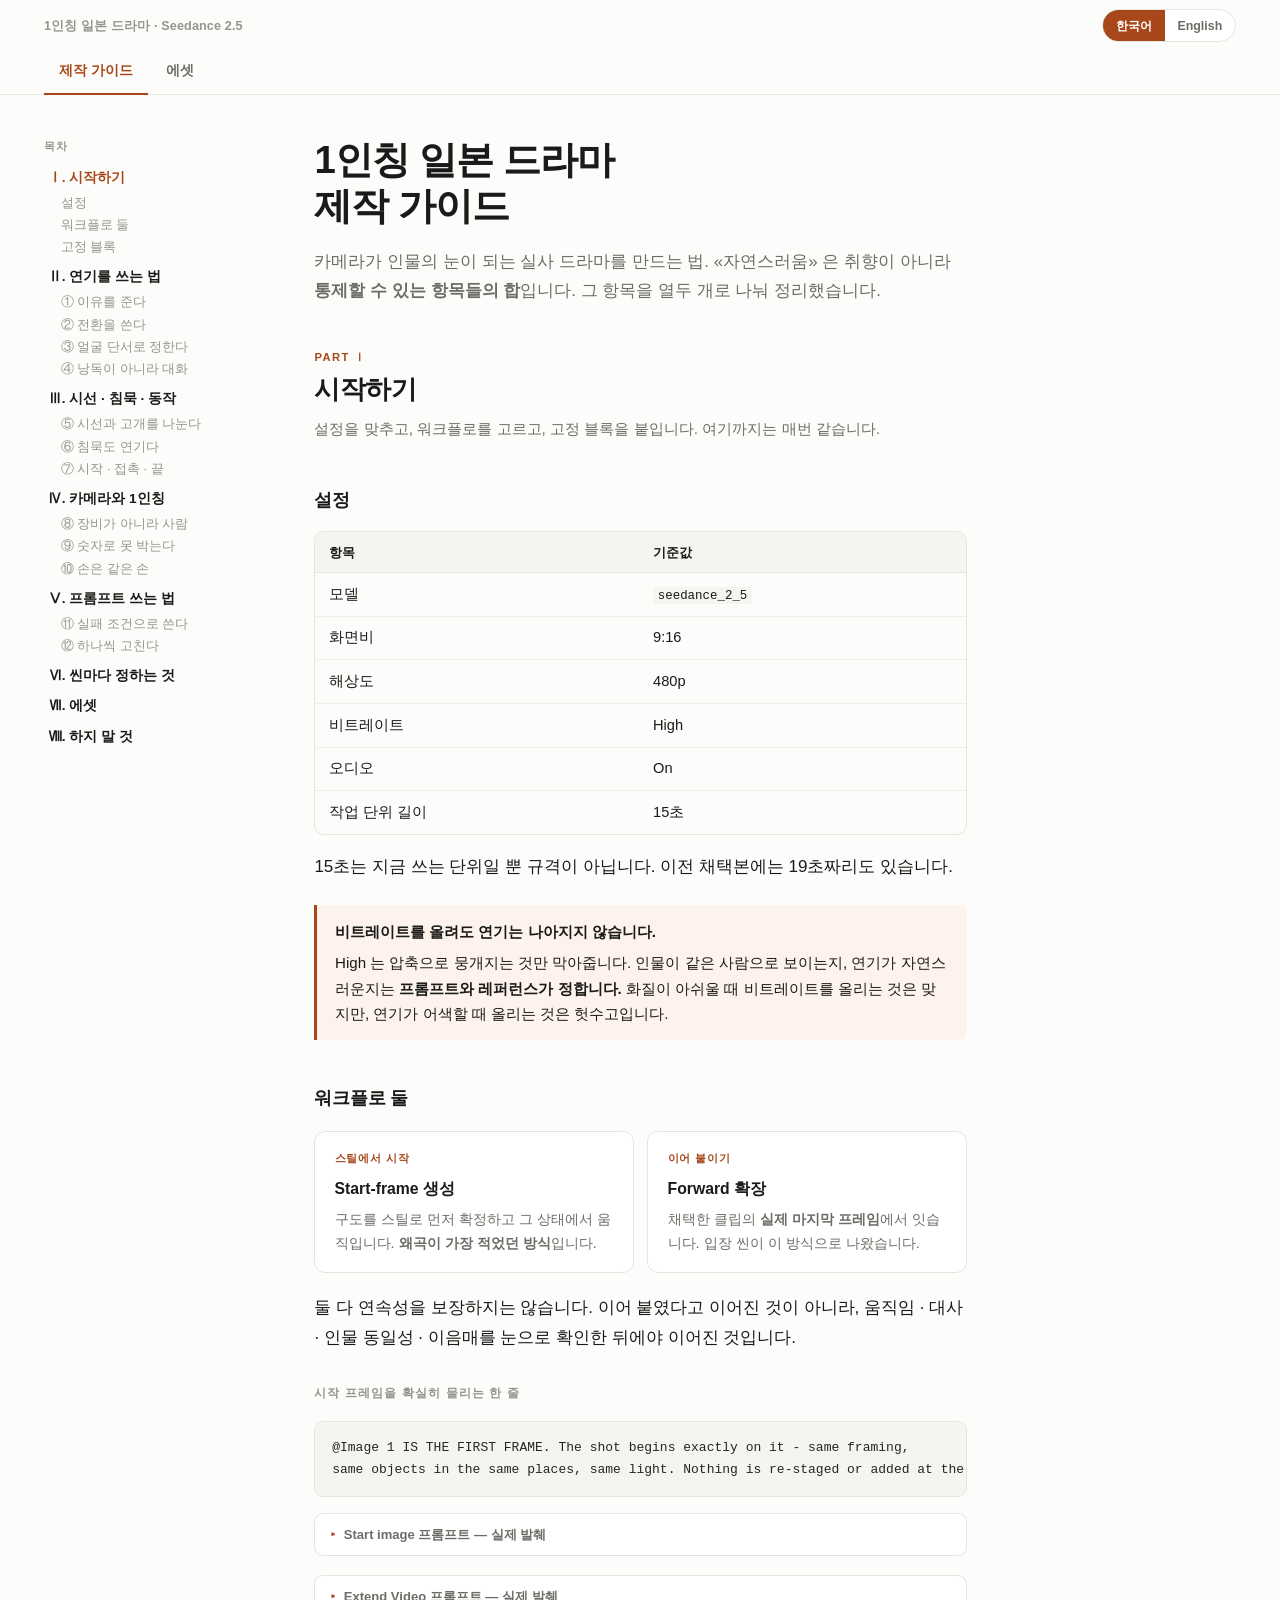
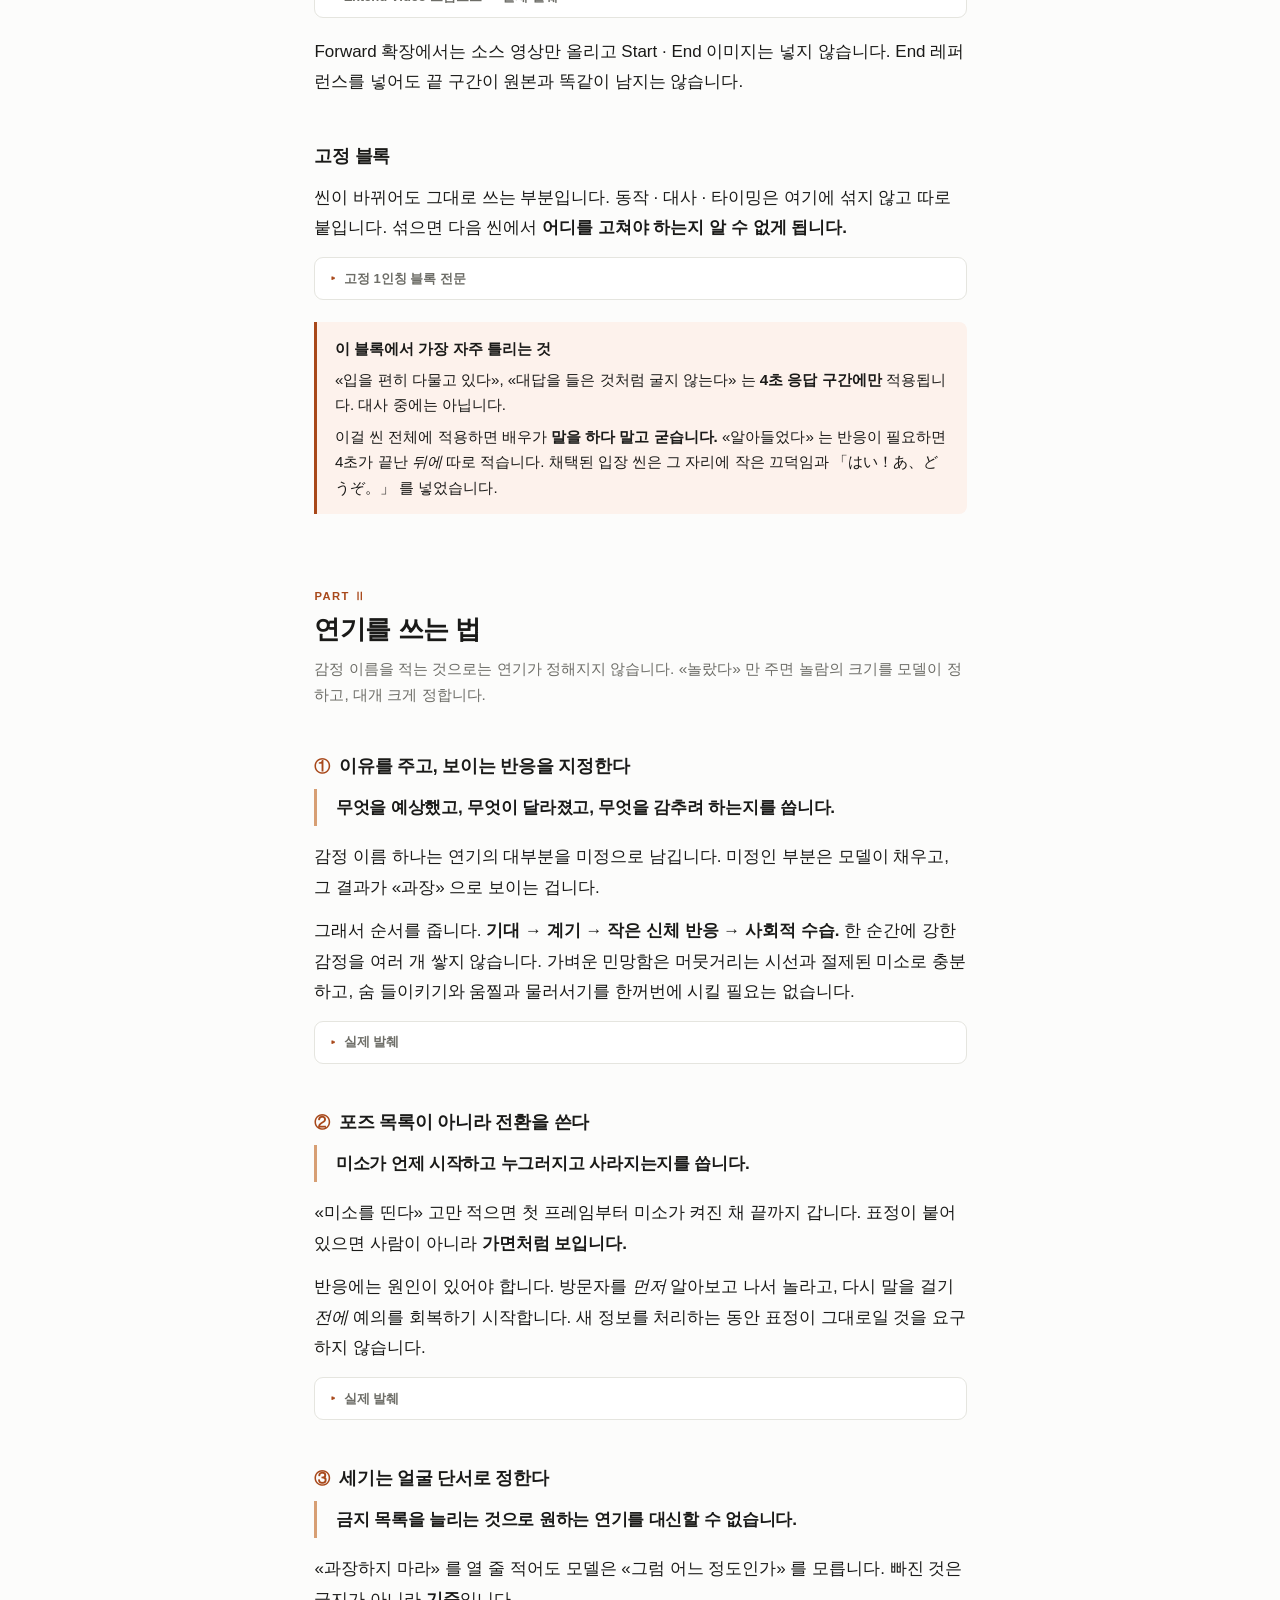
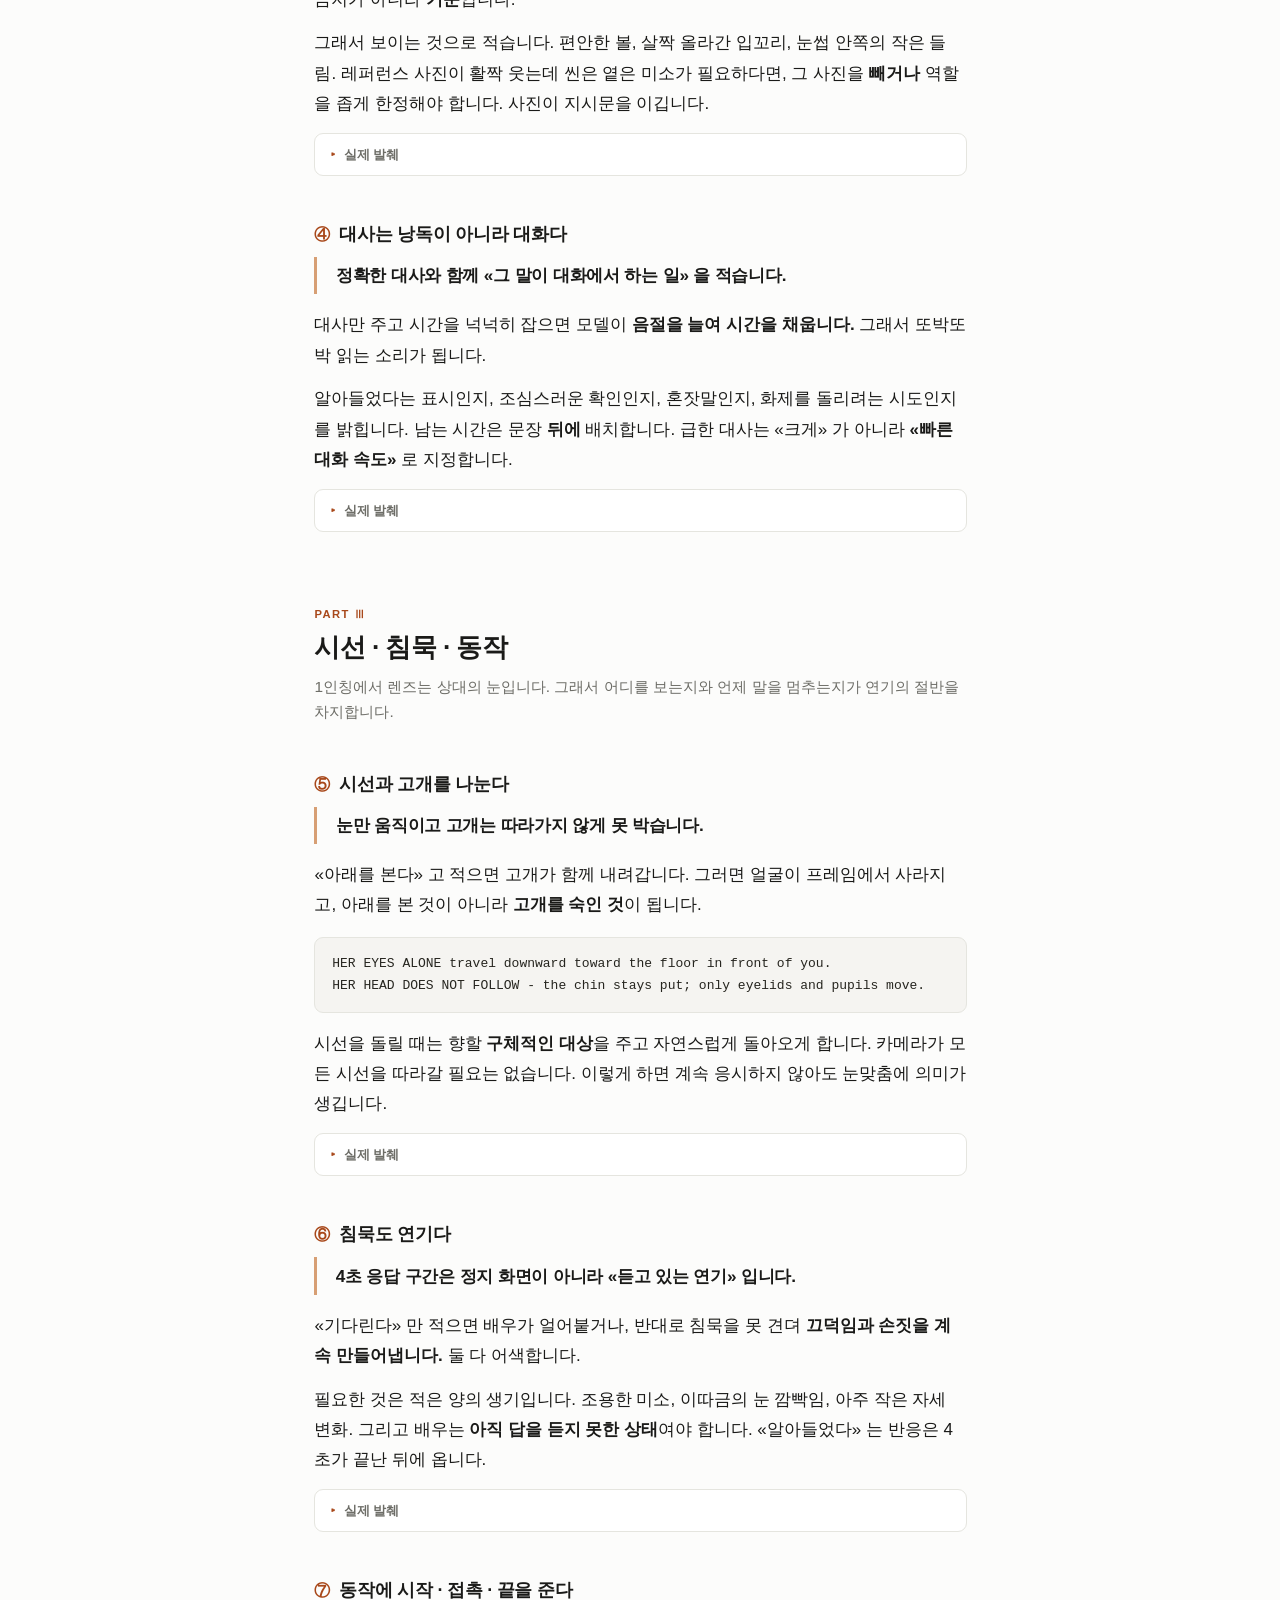
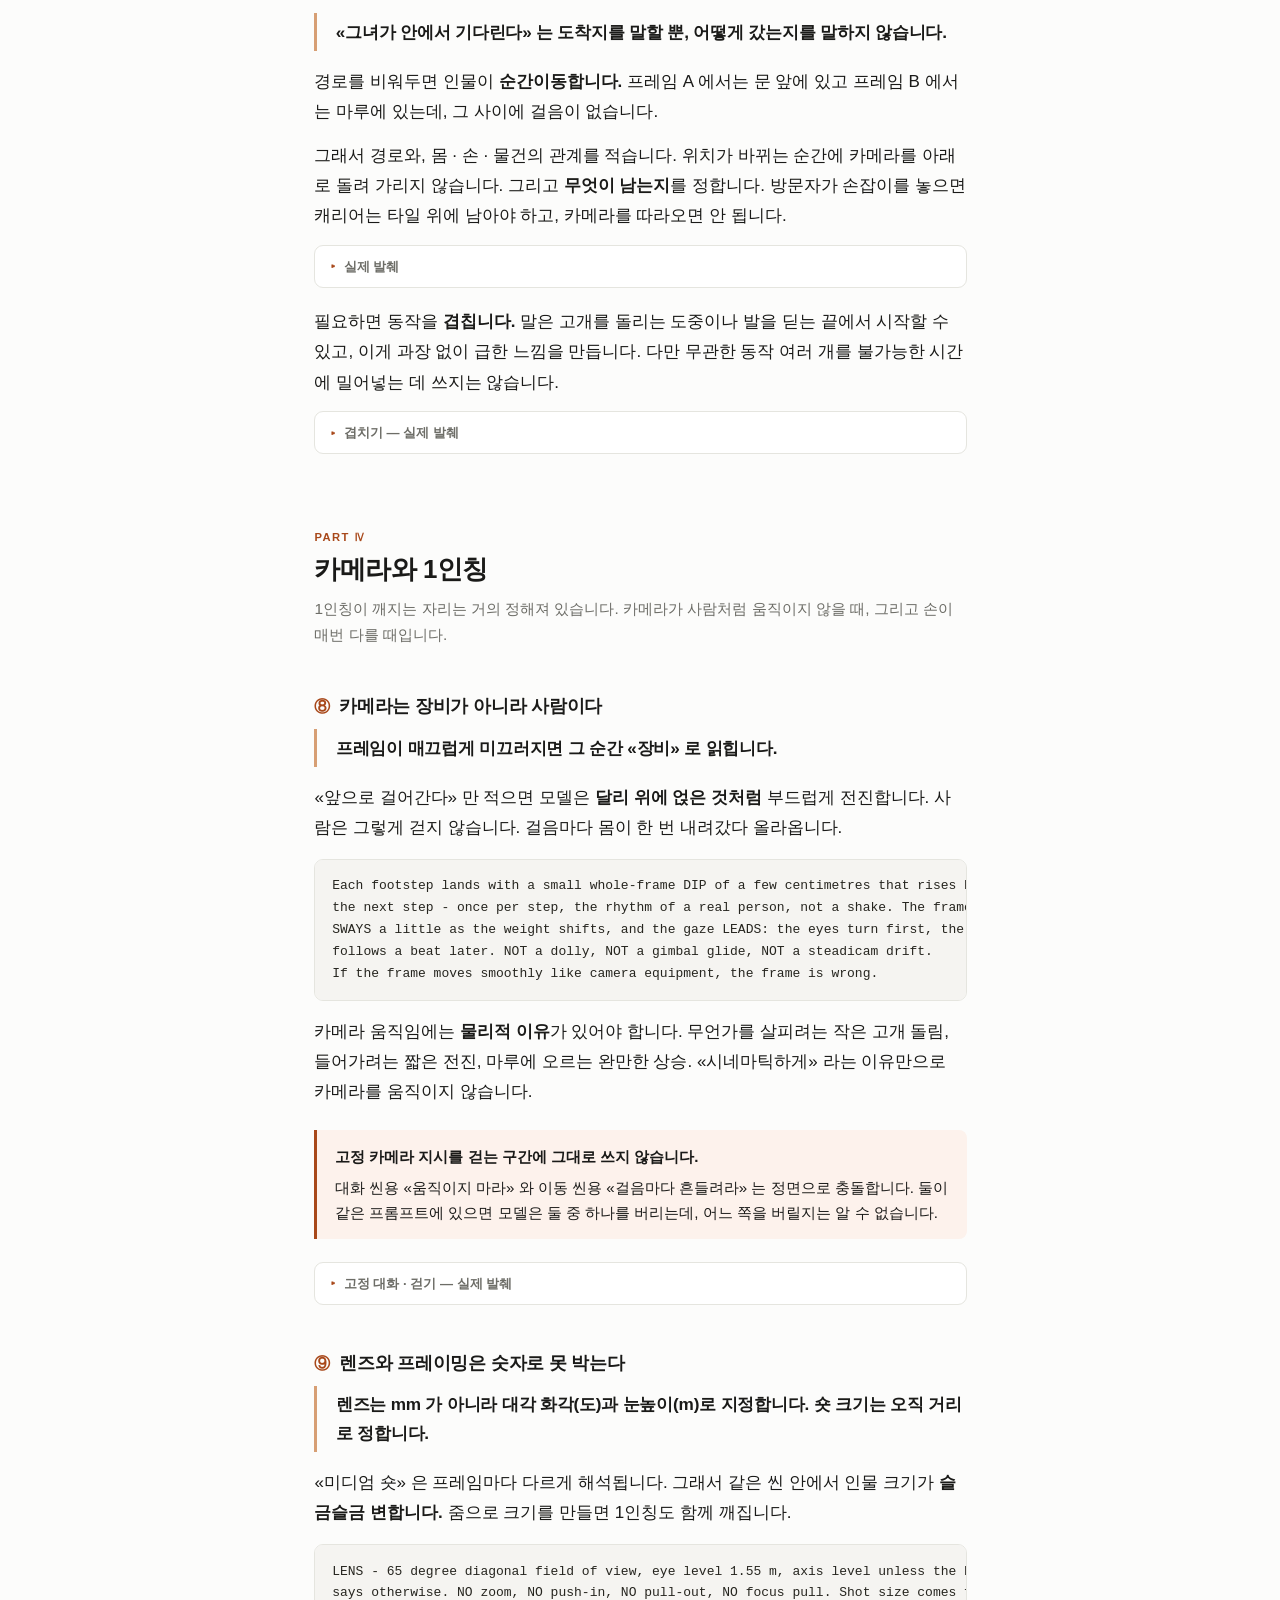
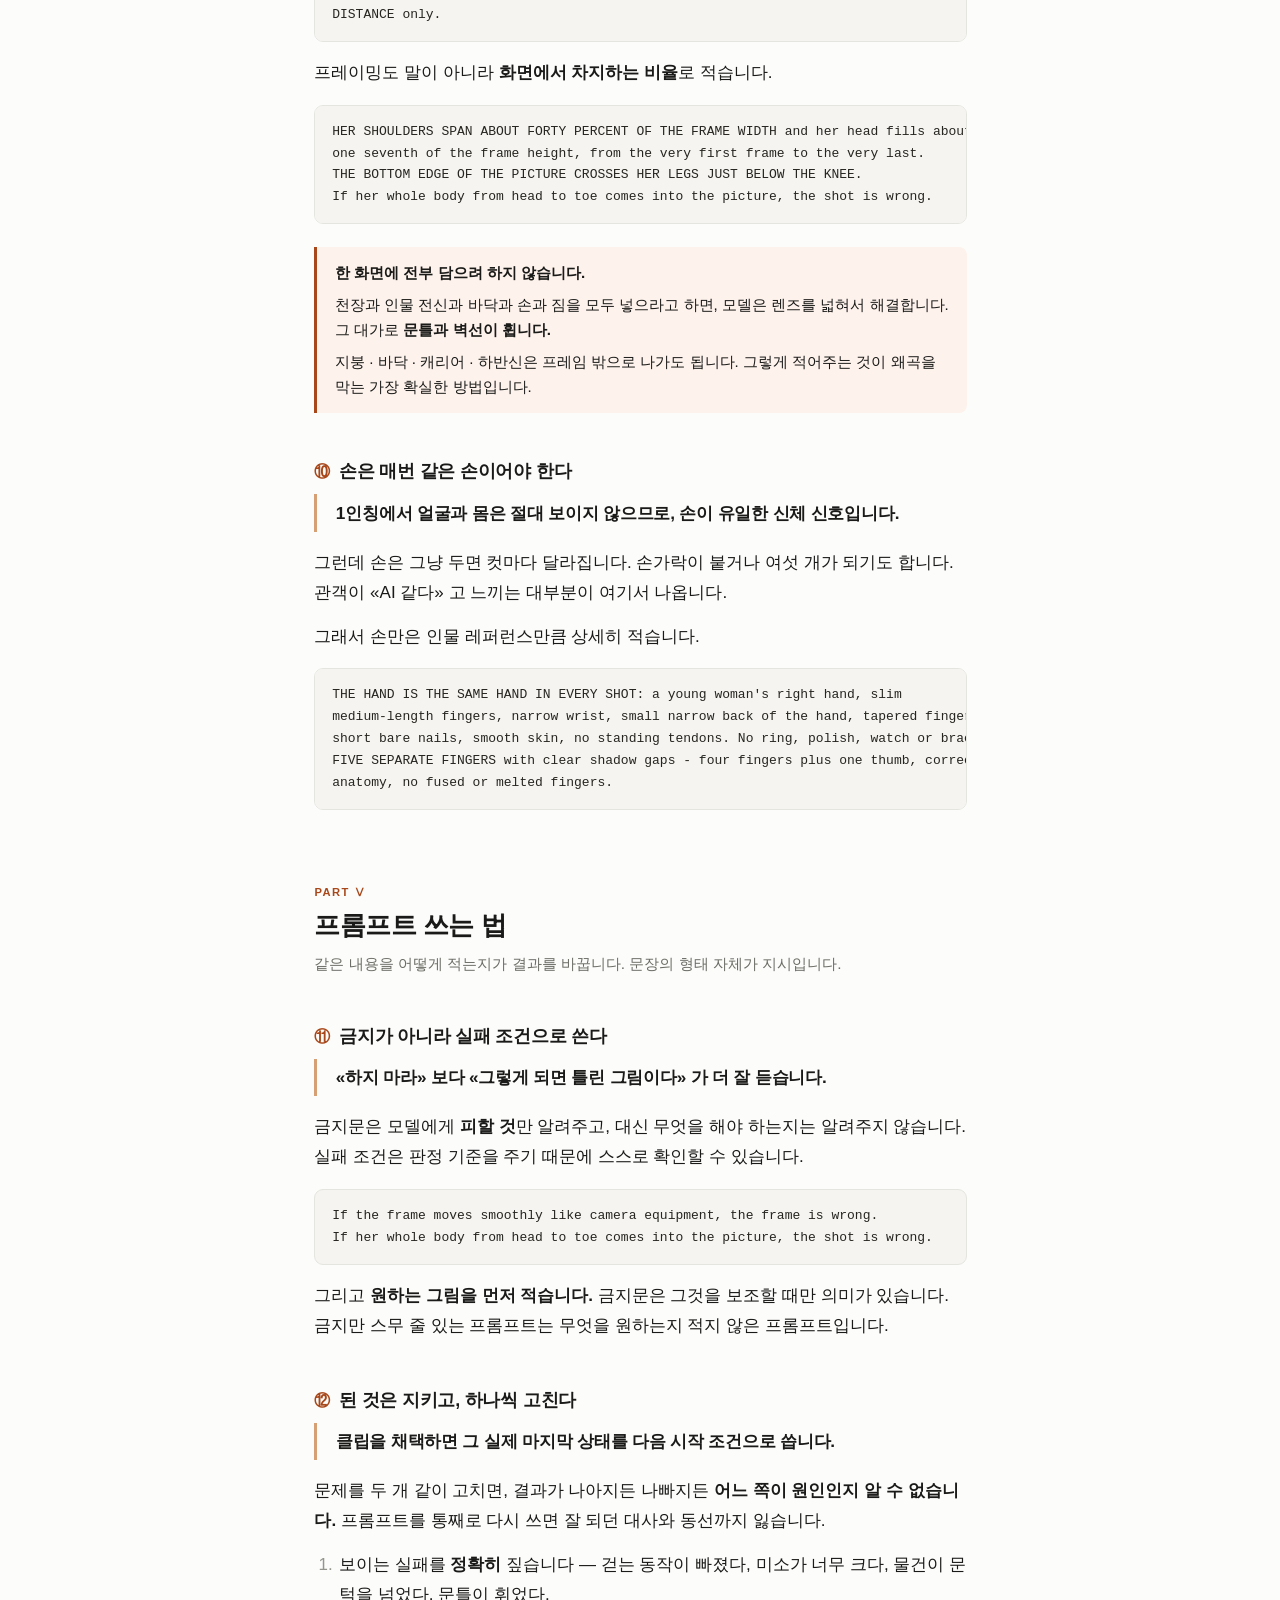
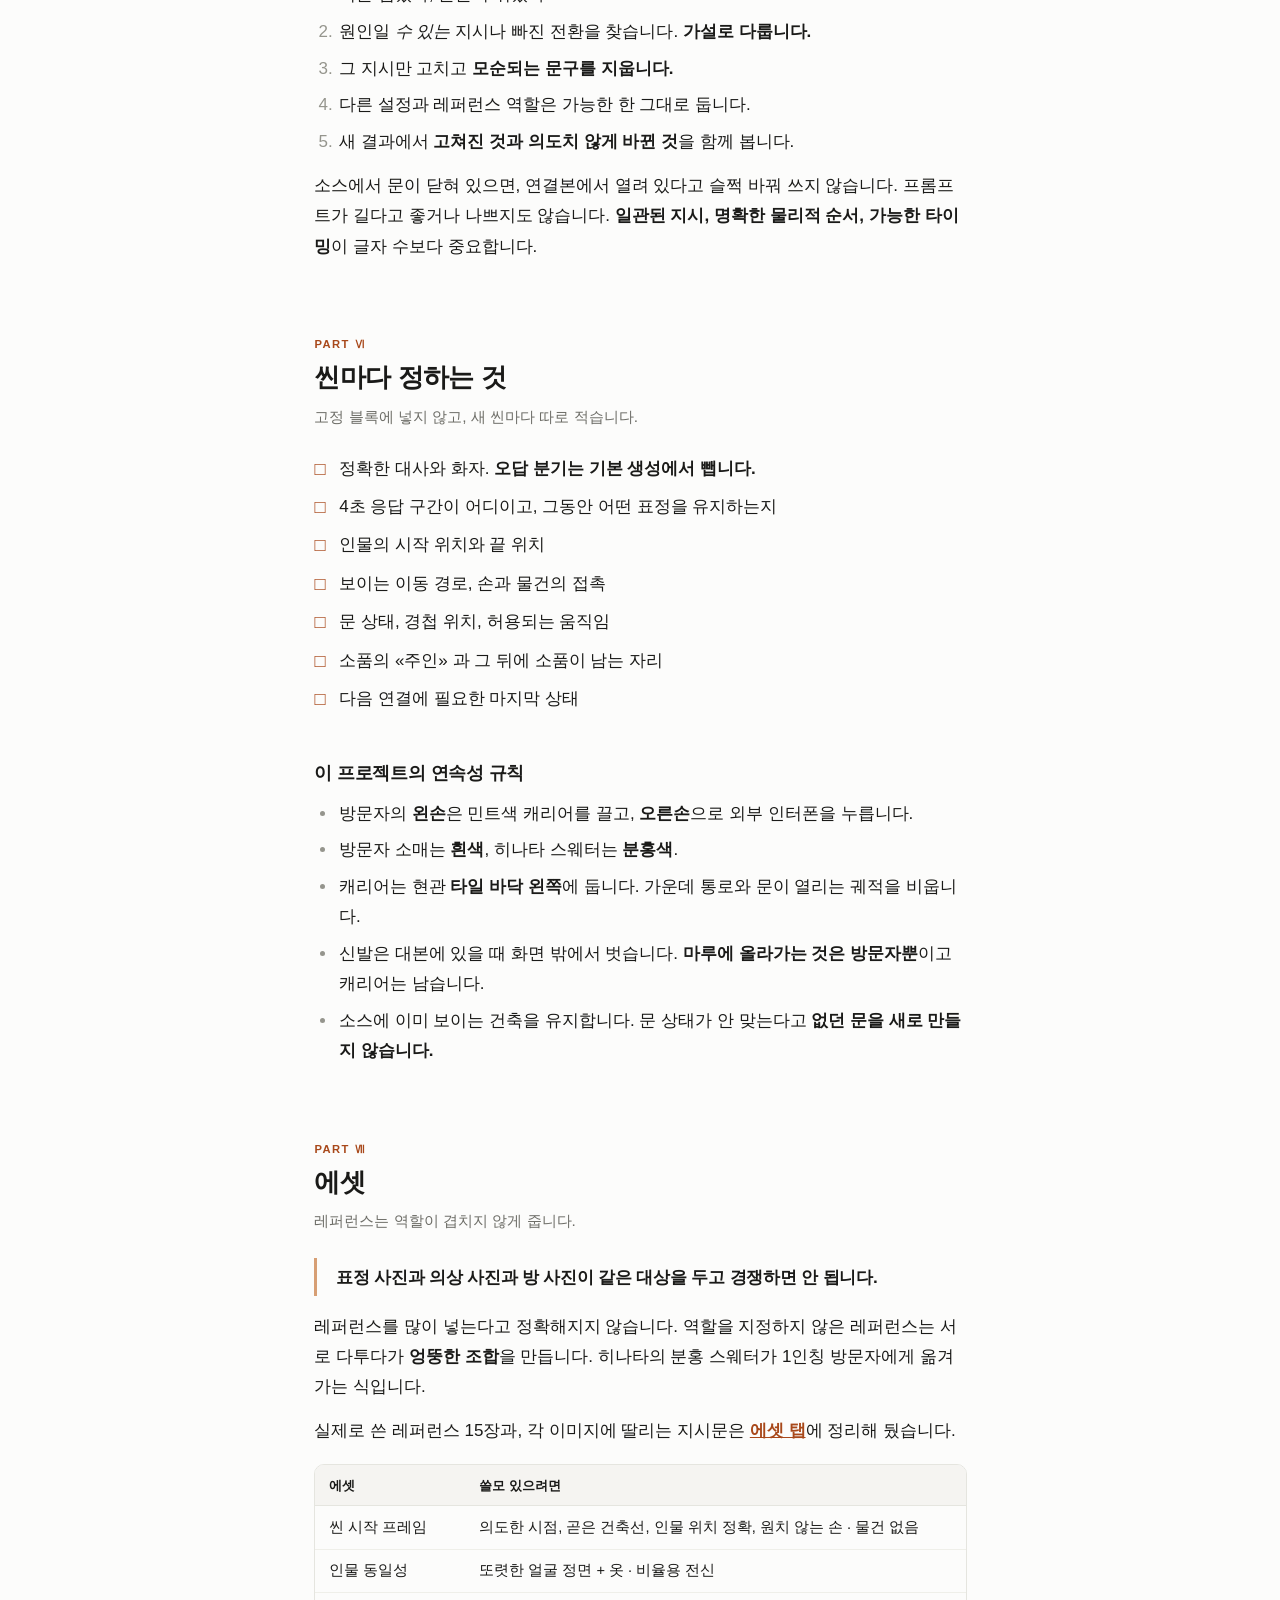
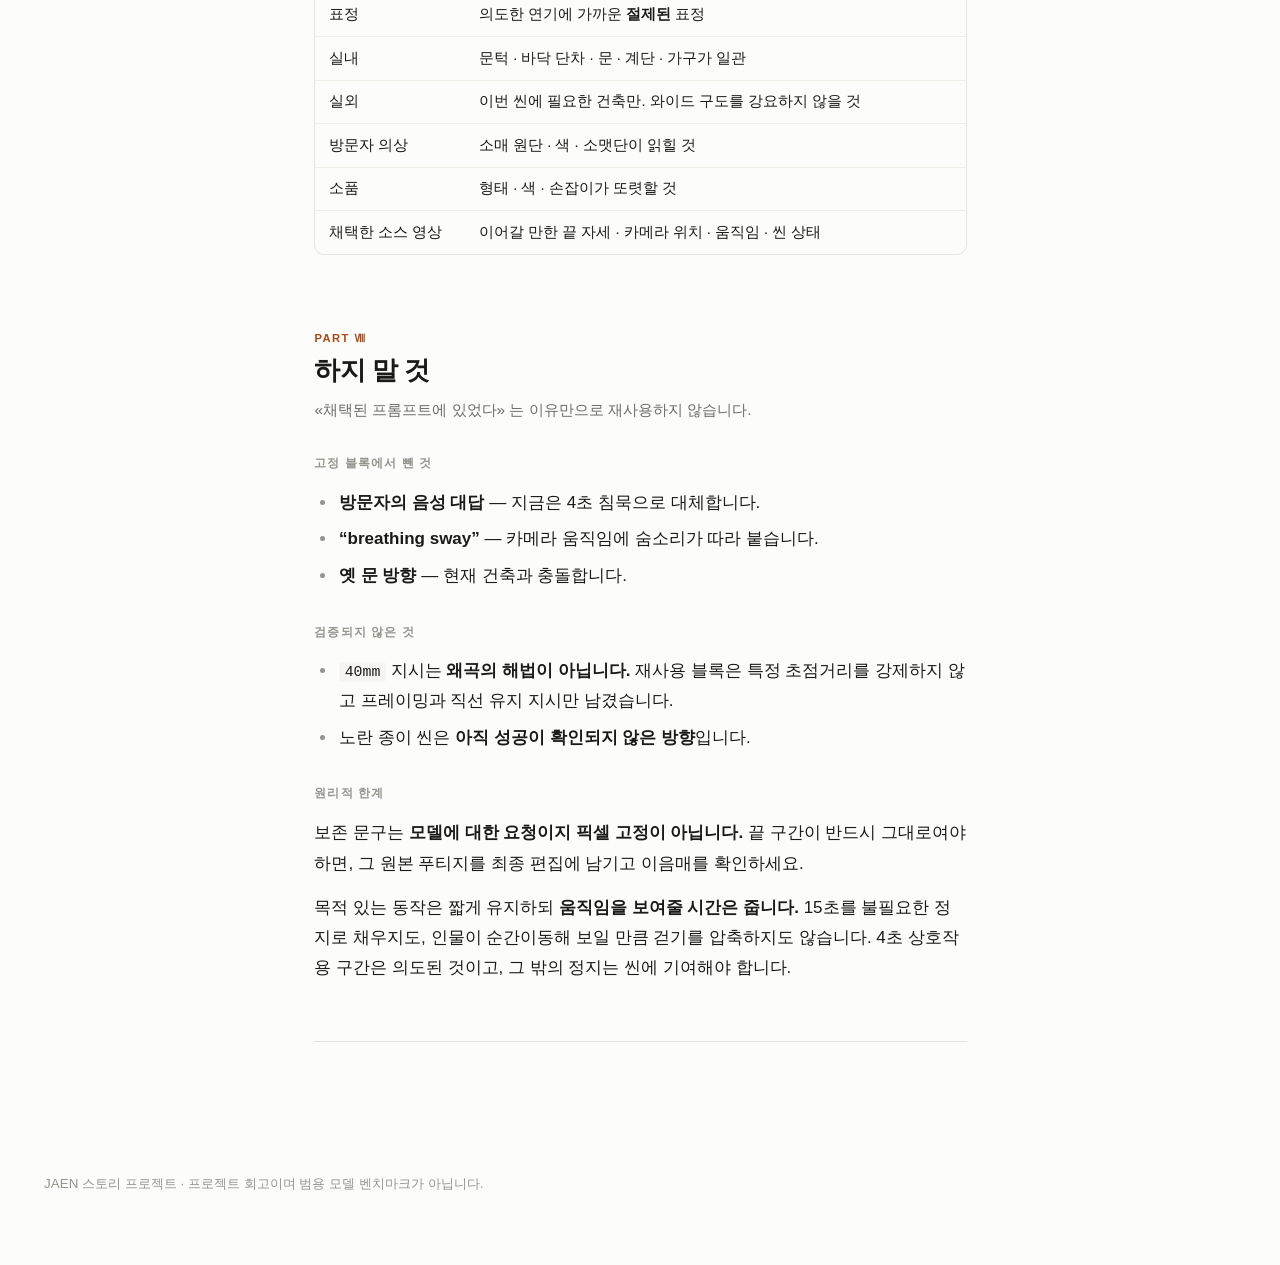
==== jaen-story-guide/index.html @ 26e98240 "deploy: jaen-story-guide" ====
<!doctype html>
<html lang="ko" data-lang="ko">
<head>
<meta charset="utf-8">
<meta name="viewport" content="width=device-width,initial-scale=1">
<meta name="robots" content="noindex,nofollow,noarchive">
<title>1인칭 일본 드라마 · 제작 가이드</title>
<link rel="stylesheet" href="style.css">
</head>
<body>

<div class="topbar">
  <div class="bar-row top">
    <span class="brand">
      <span class="ko">1인칭 일본 드라마 · Seedance 2.5</span>
      <span class="en">First-Person Japanese Drama · Seedance 2.5</span>
    </span>
    <div class="seg" role="group" aria-label="Language">
      <button id="btn-ko" aria-pressed="true">한국어</button>
      <button id="btn-en" aria-pressed="false">English</button>
    </div>
  </div>
  <nav class="tabs">
    <a href="./" aria-current="page"><span class="ko">제작 가이드</span><span class="en">Guide</span></a>
    <a href="assets.html"><span class="ko">에셋</span><span class="en">Assets</span></a>
  </nav>
</div>

<div class="shell">

<aside class="sidetoc">
  <h4><span class="ko">목차</span><span class="en">Contents</span></h4>

  <nav class="ko"><ol>
    <li><a href="#k-a">Ⅰ. 시작하기</a>
      <ul>
        <li><a href="#k-set">설정</a></li>
        <li><a href="#k-flow">워크플로 둘</a></li>
        <li><a href="#k-block">고정 블록</a></li>
      </ul>
    </li>
    <li><a href="#k-b">Ⅱ. 연기를 쓰는 법</a>
      <ul>
        <li><a href="#k-1">① 이유를 준다</a></li>
        <li><a href="#k-2">② 전환을 쓴다</a></li>
        <li><a href="#k-3">③ 얼굴 단서로 정한다</a></li>
        <li><a href="#k-4">④ 낭독이 아니라 대화</a></li>
      </ul>
    </li>
    <li><a href="#k-c">Ⅲ. 시선 · 침묵 · 동작</a>
      <ul>
        <li><a href="#k-5">⑤ 시선과 고개를 나눈다</a></li>
        <li><a href="#k-6">⑥ 침묵도 연기다</a></li>
        <li><a href="#k-7">⑦ 시작 · 접촉 · 끝</a></li>
      </ul>
    </li>
    <li><a href="#k-d">Ⅳ. 카메라와 1인칭</a>
      <ul>
        <li><a href="#k-8">⑧ 장비가 아니라 사람</a></li>
        <li><a href="#k-9">⑨ 숫자로 못 박는다</a></li>
        <li><a href="#k-10">⑩ 손은 같은 손</a></li>
      </ul>
    </li>
    <li><a href="#k-e">Ⅴ. 프롬프트 쓰는 법</a>
      <ul>
        <li><a href="#k-11">⑪ 실패 조건으로 쓴다</a></li>
        <li><a href="#k-12">⑫ 하나씩 고친다</a></li>
      </ul>
    </li>
    <li><a href="#k-f">Ⅵ. 씬마다 정하는 것</a></li>
    <li><a href="#k-g">Ⅶ. 에셋</a></li>
    <li><a href="#k-h">Ⅷ. 하지 말 것</a></li>
  </ol></nav>

  <nav class="en"><ol>
    <li><a href="#e-a">Ⅰ. Getting started</a>
      <ul>
        <li><a href="#e-set">Settings</a></li>
        <li><a href="#e-flow">Two workflows</a></li>
        <li><a href="#e-block">The fixed block</a></li>
      </ul>
    </li>
    <li><a href="#e-b">Ⅱ. Writing performance</a>
      <ul>
        <li><a href="#e-1">① Give a reason</a></li>
        <li><a href="#e-2">② Write transitions</a></li>
        <li><a href="#e-3">③ Use facial cues</a></li>
        <li><a href="#e-4">④ Conversation, not recital</a></li>
      </ul>
    </li>
    <li><a href="#e-c">Ⅲ. Gaze · silence · action</a>
      <ul>
        <li><a href="#e-5">⑤ Split eyes from head</a></li>
        <li><a href="#e-6">⑥ Silence is performance</a></li>
        <li><a href="#e-7">⑦ Start · contact · end</a></li>
      </ul>
    </li>
    <li><a href="#e-d">Ⅳ. Camera and POV</a>
      <ul>
        <li><a href="#e-8">⑧ A person, not a rig</a></li>
        <li><a href="#e-9">⑨ Pin it with numbers</a></li>
        <li><a href="#e-10">⑩ The same hand</a></li>
      </ul>
    </li>
    <li><a href="#e-e">Ⅴ. Writing the prompt</a>
      <ul>
        <li><a href="#e-11">⑪ State the failure</a></li>
        <li><a href="#e-12">⑫ Fix one thing</a></li>
      </ul>
    </li>
    <li><a href="#e-f">Ⅵ. Decide per scene</a></li>
    <li><a href="#e-g">Ⅶ. Assets</a></li>
    <li><a href="#e-h">Ⅷ. What not to do</a></li>
  </ol></nav>
</aside>

<article>

<!-- ═══════════════════════ 한국어 ═══════════════════════ -->
<div class="ko">

<h1>1인칭 일본 드라마<br>제작 가이드</h1>
<p class="lede">카메라가 인물의 눈이 되는 실사 드라마를 만드는 법.
«자연스러움» 은 취향이 아니라 <strong>통제할 수 있는 항목들의 합</strong>입니다.
그 항목을 열두 개로 나눠 정리했습니다.</p>


<!-- ─────────── Ⅰ ─────────── -->
<div class="part" id="k-a">
  <span class="part-n">Part Ⅰ</span>
  <h2>시작하기</h2>
  <p>설정을 맞추고, 워크플로를 고르고, 고정 블록을 붙입니다. 여기까지는 매번 같습니다.</p>
</div>

<h3 id="k-set">설정</h3>
<div class="tw"><table>
<thead><tr><th>항목</th><th>기준값</th></tr></thead>
<tbody>
<tr><td>모델</td><td><code>seedance_2_5</code></td></tr>
<tr><td>화면비</td><td>9:16</td></tr>
<tr><td>해상도</td><td>480p</td></tr>
<tr><td>비트레이트</td><td>High</td></tr>
<tr><td>오디오</td><td>On</td></tr>
<tr><td>작업 단위 길이</td><td>15초</td></tr>
</tbody></table></div>
<p>15초는 지금 쓰는 단위일 뿐 규격이 아닙니다. 이전 채택본에는 19초짜리도 있습니다.</p>

<div class="caution">
  <span class="lbl">비트레이트를 올려도 연기는 나아지지 않습니다.</span>
  <p>High 는 압축으로 뭉개지는 것만 막아줍니다. 인물이 같은 사람으로 보이는지, 연기가 자연스러운지는
  <strong>프롬프트와 레퍼런스가 정합니다.</strong> 화질이 아쉬울 때 비트레이트를 올리는 것은 맞지만,
  연기가 어색할 때 올리는 것은 헛수고입니다.</p>
</div>

<h3 id="k-flow">워크플로 둘</h3>
<div class="cards">
  <div class="cardx">
    <span class="when">스틸에서 시작</span>
    <h5>Start-frame 생성</h5>
    <p>구도를 스틸로 먼저 확정하고 그 상태에서 움직입니다.
    <strong>왜곡이 가장 적었던 방식</strong>입니다.</p>
  </div>
  <div class="cardx">
    <span class="when">이어 붙이기</span>
    <h5>Forward 확장</h5>
    <p>채택한 클립의 <strong>실제 마지막 프레임</strong>에서 잇습니다.
    입장 씬이 이 방식으로 나왔습니다.</p>
  </div>
</div>
<p>둘 다 연속성을 보장하지는 않습니다. 이어 붙였다고 이어진 것이 아니라,
움직임 · 대사 · 인물 동일성 · 이음매를 눈으로 확인한 뒤에야 이어진 것입니다.</p>

<h4>시작 프레임을 확실히 물리는 한 줄</h4>
<pre><code>@Image 1 IS THE FIRST FRAME. The shot begins exactly on it - same framing,
same objects in the same places, same light. Nothing is re-staged or added at the start.</code></pre>

<details>
<summary>Start image 프롬프트 — 실제 발췌</summary>
<pre><code>Create a 15-second vertical 9:16 photorealistic Japanese live-action drama with synchronized Japanese dialogue and realistic location sound.

Continue directly from the supplied starting frame.

Match the starting frame's camera position, framing, Hinata's facial identity, hairstyle, clothing, door opening angle, hand placement, lighting, and entrance layout.</code></pre>
</details>

<details>
<summary>Extend Video 프롬프트 — 실제 발췌</summary>
<pre><code>Extend the uploaded video FORWARD with a 15-second continuation in vertical 9:16.

Begin directly from the source video's actual final frame and continue its ongoing movement naturally. Preserve Hinata's position, pose, gaze direction, door angle, camera position, framing, lighting, and visible environment.

Maintain one uninterrupted first-person shot from the visitor's eye level. Do not restart the scene, replay preceding actions, or repeat dialogue from the source video.

All timestamps below refer only to the newly added 15-second continuation.</code></pre>
</details>

<p>Forward 확장에서는 소스 영상만 올리고 Start · End 이미지는 넣지 않습니다.
End 레퍼런스를 넣어도 끝 구간이 원본과 똑같이 남지는 않습니다.</p>

<h3 id="k-block">고정 블록</h3>
<p>씬이 바뀌어도 그대로 쓰는 부분입니다. 동작 · 대사 · 타이밍은 여기에 섞지 않고 따로 붙입니다.
섞으면 다음 씬에서 <strong>어디를 고쳐야 하는지 알 수 없게 됩니다.</strong></p>

<details>
<summary>고정 1인칭 블록 전문</summary>
<pre><code>ONE uninterrupted take, entirely from the first-person viewpoint of a new resident arriving at a Japanese share house. The camera IS the visitor's eyes. All movement happens in real time within one continuous physical space.

CAMERA AND FRAMING
Strict eye-level first-person viewpoint.
Maintain a fixed focal length throughout.

Door frames, roof edges, wall corners, and tile lines remain straight across the image.
Natural perspective convergence during head tilts is acceptable, but architectural lines must not bow or curve.

Frame only what is naturally visible from the visitor's position.
Allow the roof, ground, suitcase, and Hinata's lower body to extend outside the frame.
Do not widen the lens to fit everything into one image.

When stopped, retain very slight natural postural sway.
Camera movement must not bend, stretch, or warp the environment.
Never show the visitor's face or full body.

Camera movement is visual only and must not produce audible breathing.

CHARACTER PERFORMANCE
Whenever she addresses the visitor, she looks directly into the camera lens.
Play this with small, believable reactions rather than broad comedy.
Preserve her normal facial proportions.
No exaggerated wide eyes, stretched mouth, or theatrical shock.

GLOBAL INTERACTIVE AUDIO RULE
The visitor NEVER produces audible dialogue, breathing, sighs, gasps, humming, laughter, or other vocal sounds.
Natural camera movement is visual only and must not be accompanied by breath noise.
Footsteps, suitcase wheels, and physical interaction sounds are allowed.

Whenever the script reaches a visitor response, replace the spoken response with approximately FOUR SECONDS of the other character looking into the lens and naturally waiting or listening.
No audible visitor answer, subtitles, response text, or countdown.

Use occasional natural blinking and tiny relaxed posture adjustments.
Her mouth remains relaxed and still.
She does not speak again or react as though an answer has already been confirmed.

CONTINUOUS ACTION
These timestamps are successive beats within ONE uninterrupted take, not separate shots.
Preserve all actions in order.
Use normal-speed movement with connected transitions between actions.

FINAL CONSTRAINTS
No cuts, hidden cuts, transitions, montage, reverse angles, inserts, time jumps, slow motion, or speed ramps.
No subtitles, captions, speech bubbles, countdowns, logos, or text overlays.</code></pre>
</details>

<div class="caution">
  <span class="lbl">이 블록에서 가장 자주 틀리는 것</span>
  <p>«입을 편히 다물고 있다», «대답을 들은 것처럼 굴지 않는다» 는
  <strong>4초 응답 구간에만</strong> 적용됩니다. 대사 중에는 아닙니다.</p>
  <p>이걸 씬 전체에 적용하면 배우가 <strong>말을 하다 말고 굳습니다.</strong>
  «알아들었다» 는 반응이 필요하면 4초가 끝난 <em>뒤에</em> 따로 적습니다.
  채택된 입장 씬은 그 자리에 작은 끄덕임과 <span lang="ja">「はい！あ、どうぞ。」</span> 를 넣었습니다.</p>
</div>


<!-- ─────────── Ⅱ ─────────── -->
<div class="part" id="k-b">
  <span class="part-n">Part Ⅱ</span>
  <h2>연기를 쓰는 법</h2>
  <p>감정 이름을 적는 것으로는 연기가 정해지지 않습니다.
  «놀랐다» 만 주면 놀람의 크기를 모델이 정하고, 대개 크게 정합니다.</p>
</div>

<h3 id="k-1"><span class="n">①</span> 이유를 주고, 보이는 반응을 지정한다</h3>
<p class="key">무엇을 예상했고, 무엇이 달라졌고, 무엇을 감추려 하는지를 씁니다.</p>
<p>감정 이름 하나는 연기의 대부분을 미정으로 남깁니다. 미정인 부분은 모델이 채우고,
그 결과가 «과장» 으로 보이는 겁니다.</p>
<p>그래서 순서를 줍니다. <strong>기대 → 계기 → 작은 신체 반응 → 사회적 수습.</strong>
한 순간에 강한 감정을 여러 개 쌓지 않습니다. 가벼운 민망함은 머뭇거리는 시선과 절제된 미소로 충분하고,
숨 들이키기와 움찔과 물러서기를 한꺼번에 시킬 필요는 없습니다.</p>
<details>
<summary>실제 발췌</summary>
<pre><code>Hinata expected the visitor at six o'clock.
She is surprised by the early arrival and is trying to remain polite while something unfinished inside the house distracts her.

This recognition interrupts her movement: she briefly stops, her upper eyelids lift slightly, and her lips part gently.</code></pre>
</details>

<h3 id="k-2"><span class="n">②</span> 포즈 목록이 아니라 전환을 쓴다</h3>
<p class="key">미소가 언제 시작하고 누그러지고 사라지는지를 씁니다.</p>
<p>«미소를 띤다» 고만 적으면 첫 프레임부터 미소가 켜진 채 끝까지 갑니다.
표정이 붙어 있으면 사람이 아니라 <strong>가면처럼 보입니다.</strong></p>
<p>반응에는 원인이 있어야 합니다. 방문자를 <em>먼저</em> 알아보고 나서 놀라고,
다시 말을 걸기 <em>전에</em> 예의를 회복하기 시작합니다.
새 정보를 처리하는 동안 표정이 그대로일 것을 요구하지 않습니다.</p>
<details>
<summary>실제 발췌</summary>
<pre><code>The smile develops across the movement rather than snapping on instantly.

The movements flow together without rigidly stopping in separate poses.

Her initial surprise softens into polite uncertainty.</code></pre>
</details>

<h3 id="k-3"><span class="n">③</span> 세기는 얼굴 단서로 정한다</h3>
<p class="key">금지 목록을 늘리는 것으로 원하는 연기를 대신할 수 없습니다.</p>
<p>«과장하지 마라» 를 열 줄 적어도 모델은 «그럼 어느 정도인가» 를 모릅니다.
빠진 것은 금지가 아니라 <strong>기준</strong>입니다.</p>
<p>그래서 보이는 것으로 적습니다. 편안한 볼, 살짝 올라간 입꼬리, 눈썹 안쪽의 작은 들림.
레퍼런스 사진이 활짝 웃는데 씬은 옅은 미소가 필요하다면,
그 사진을 <strong>빼거나</strong> 역할을 좁게 한정해야 합니다. 사진이 지시문을 이깁니다.</p>
<details>
<summary>실제 발췌</summary>
<pre><code>The smile is modest and a little effortful, not a broad grin.

She is slightly flustered and self-conscious, not frightened, angry, or suspicious.

Keep her cheeks relaxed and her smile restrained.</code></pre>
</details>

<h3 id="k-4"><span class="n">④</span> 대사는 낭독이 아니라 대화다</h3>
<p class="key">정확한 대사와 함께 «그 말이 대화에서 하는 일» 을 적습니다.</p>
<p>대사만 주고 시간을 넉넉히 잡으면 모델이 <strong>음절을 늘여 시간을 채웁니다.</strong>
그래서 또박또박 읽는 소리가 됩니다.</p>
<p>알아들었다는 표시인지, 조심스러운 확인인지, 혼잣말인지, 화제를 돌리려는 시도인지를 밝힙니다.
남는 시간은 문장 <strong>뒤에</strong> 배치합니다. 급한 대사는 «크게» 가 아니라
<strong>«빠른 대화 속도»</strong> 로 지정합니다.</p>
<details>
<summary>실제 발췌</summary>
<pre><code>Speak the exact Japanese sentence as one connected natural question.

Do not slow the speech to fill the time or insert long pauses between words.

The initial 「あ」 is a small realization. The rest is polite acknowledgment with a lightly questioning inflection.</code></pre>
</details>


<!-- ─────────── Ⅲ ─────────── -->
<div class="part" id="k-c">
  <span class="part-n">Part Ⅲ</span>
  <h2>시선 · 침묵 · 동작</h2>
  <p>1인칭에서 렌즈는 상대의 눈입니다. 그래서 어디를 보는지와 언제 말을 멈추는지가
  연기의 절반을 차지합니다.</p>
</div>

<h3 id="k-5"><span class="n">⑤</span> 시선과 고개를 나눈다</h3>
<p class="key">눈만 움직이고 고개는 따라가지 않게 못 박습니다.</p>
<p>«아래를 본다» 고 적으면 고개가 함께 내려갑니다. 그러면 얼굴이 프레임에서 사라지고,
아래를 본 것이 아니라 <strong>고개를 숙인 것</strong>이 됩니다.</p>
<pre><code>HER EYES ALONE travel downward toward the floor in front of you.
HER HEAD DOES NOT FOLLOW - the chin stays put; only eyelids and pupils move.</code></pre>
<p>시선을 돌릴 때는 향할 <strong>구체적인 대상</strong>을 주고 자연스럽게 돌아오게 합니다.
카메라가 모든 시선을 따라갈 필요는 없습니다. 이렇게 하면 계속 응시하지 않아도
눈맞춤에 의미가 생깁니다.</p>
<details>
<summary>실제 발췌</summary>
<pre><code>When Hinata addresses the visitor, she looks directly into the camera lens.
When she addresses the man inside, she turns toward the interior, then returns to the lens afterward.

Her eyes shift toward the living-room direction inside, followed by a small head turn.

The camera stays on Hinata; do not pan or cut to the suitcase or clock.</code></pre>
</details>

<h3 id="k-6"><span class="n">⑥</span> 침묵도 연기다</h3>
<p class="key">4초 응답 구간은 정지 화면이 아니라 «듣고 있는 연기» 입니다.</p>
<p>«기다린다» 만 적으면 배우가 얼어붙거나, 반대로 침묵을 못 견뎌
<strong>끄덕임과 손짓을 계속 만들어냅니다.</strong> 둘 다 어색합니다.</p>
<p>필요한 것은 적은 양의 생기입니다. 조용한 미소, 이따금의 눈 깜빡임, 아주 작은 자세 변화.
그리고 배우는 <strong>아직 답을 듣지 못한 상태</strong>여야 합니다.
«알아들었다» 는 반응은 4초가 끝난 뒤에 옵니다.</p>
<details>
<summary>실제 발췌</summary>
<pre><code>Occasional natural blinking, a slight softening around the eyes, and tiny relaxed posture adjustments keep her alive.

No freeze frame, slow motion, additional dialogue, silent mouthing, repeated nods, or exaggerated reactions.

Once the full four-second pause has ended, Hinata gives a small, natural nod as though she has heard the visitor's greeting.</code></pre>
</details>

<h3 id="k-7"><span class="n">⑦</span> 동작에 시작 · 접촉 · 끝을 준다</h3>
<p class="key">«그녀가 안에서 기다린다» 는 도착지를 말할 뿐, 어떻게 갔는지를 말하지 않습니다.</p>
<p>경로를 비워두면 인물이 <strong>순간이동합니다.</strong>
프레임 A 에서는 문 앞에 있고 프레임 B 에서는 마루에 있는데, 그 사이에 걸음이 없습니다.</p>
<p>그래서 경로와, 몸 · 손 · 물건의 관계를 적습니다. 위치가 바뀌는 순간에
카메라를 아래로 돌려 가리지 않습니다. 그리고 <strong>무엇이 남는지</strong>를 정합니다.
방문자가 손잡이를 놓으면 캐리어는 타일 위에 남아야 하고, 카메라를 따라오면 안 됩니다.</p>
<details>
<summary>실제 발췌</summary>
<pre><code>Keeping one hand on the door, she extends her free hand toward the hallway with an open, gently upward-facing palm.

Hinata releases the front door, which remains open.
She turns partly toward the interior and visibly takes two or three small steps across the tiled entrance, then steps onto the raised wooden floor.

The visitor parks the suitcase upright beside their left leg, clear of the front door's swing and the path onto the wooden floor, and releases the handle.</code></pre>
</details>
<p>필요하면 동작을 <strong>겹칩니다.</strong> 말은 고개를 돌리는 도중이나 발을 딛는 끝에서
시작할 수 있고, 이게 과장 없이 급한 느낌을 만듭니다.
다만 무관한 동작 여러 개를 불가능한 시간에 밀어넣는 데 쓰지는 않습니다.</p>
<details>
<summary>겹치기 — 실제 발췌</summary>
<pre><code>Do not insert a pause between blocking the paper and beginning the line. The movement, head turn, and start of speech overlap naturally.</code></pre>
</details>


<!-- ─────────── Ⅳ ─────────── -->
<div class="part" id="k-d">
  <span class="part-n">Part Ⅳ</span>
  <h2>카메라와 1인칭</h2>
  <p>1인칭이 깨지는 자리는 거의 정해져 있습니다. 카메라가 사람처럼 움직이지 않을 때,
  그리고 손이 매번 다를 때입니다.</p>
</div>

<h3 id="k-8"><span class="n">⑧</span> 카메라는 장비가 아니라 사람이다</h3>
<p class="key">프레임이 매끄럽게 미끄러지면 그 순간 «장비» 로 읽힙니다.</p>
<p>«앞으로 걸어간다» 만 적으면 모델은 <strong>달리 위에 얹은 것처럼</strong> 부드럽게 전진합니다.
사람은 그렇게 걷지 않습니다. 걸음마다 몸이 한 번 내려갔다 올라옵니다.</p>
<pre><code>Each footstep lands with a small whole-frame DIP of a few centimetres that rises back by
the next step - once per step, the rhythm of a real person, not a shake. The frame
SWAYS a little as the weight shifts, and the gaze LEADS: the eyes turn first, the camera
follows a beat later. NOT a dolly, NOT a gimbal glide, NOT a steadicam drift.
If the frame moves smoothly like camera equipment, the frame is wrong.</code></pre>
<p>카메라 움직임에는 <strong>물리적 이유</strong>가 있어야 합니다. 무언가를 살피려는 작은 고개 돌림,
들어가려는 짧은 전진, 마루에 오르는 완만한 상승.
«시네마틱하게» 라는 이유만으로 카메라를 움직이지 않습니다.</p>
<div class="caution">
  <span class="lbl">고정 카메라 지시를 걷는 구간에 그대로 쓰지 않습니다.</span>
  <p>대화 씬용 «움직이지 마라» 와 이동 씬용 «걸음마다 흔들려라» 는 정면으로 충돌합니다.
  둘이 같은 프롬프트에 있으면 모델은 둘 중 하나를 버리는데, 어느 쪽을 버릴지는 알 수 없습니다.</p>
</div>
<details>
<summary>고정 대화 · 걷기 — 실제 발췌</summary>
<pre><code>[ 고정 대화 ]
Maintain the same eye-level conversational viewpoint as the starting frame.
No walking forward, zooming, deliberate nodding, or camera movement to follow Hinata's glances.
Keep Hinata's face and upper body readable within the vertical frame.

[ 걷기 · 이동 ]
Walking produces gentle footstep-induced bob and small irregular balance adjustments.
Hinata must visibly walk whenever her location changes.
Keep her in view throughout her movement from the doorway to the raised wooden floor. Show her crossing the tiled entrance and stepping onto the wood.
Her position changes through continuous walking, without skipped movement or sudden relocation.</code></pre>
</details>

<h3 id="k-9"><span class="n">⑨</span> 렌즈와 프레이밍은 숫자로 못 박는다</h3>
<p class="key">렌즈는 mm 가 아니라 대각 화각(도)과 눈높이(m)로 지정합니다.
숏 크기는 오직 거리로 정합니다.</p>
<p>«미디엄 숏» 은 프레임마다 다르게 해석됩니다. 그래서 같은 씬 안에서
인물 크기가 <strong>슬금슬금 변합니다.</strong> 줌으로 크기를 만들면 1인칭도 함께 깨집니다.</p>
<pre><code>LENS - 65 degree diagonal field of view, eye level 1.55 m, axis level unless the beat
says otherwise. NO zoom, NO push-in, NO pull-out, NO focus pull. Shot size comes from
DISTANCE only.</code></pre>
<p>프레이밍도 말이 아니라 <strong>화면에서 차지하는 비율</strong>로 적습니다.</p>
<pre><code>HER SHOULDERS SPAN ABOUT FORTY PERCENT OF THE FRAME WIDTH and her head fills about
one seventh of the frame height, from the very first frame to the very last.
THE BOTTOM EDGE OF THE PICTURE CROSSES HER LEGS JUST BELOW THE KNEE.
If her whole body from head to toe comes into the picture, the shot is wrong.</code></pre>
<div class="caution">
  <span class="lbl">한 화면에 전부 담으려 하지 않습니다.</span>
  <p>천장과 인물 전신과 바닥과 손과 짐을 모두 넣으라고 하면, 모델은 렌즈를 넓혀서 해결합니다.
  그 대가로 <strong>문틀과 벽선이 휩니다.</strong></p>
  <p>지붕 · 바닥 · 캐리어 · 하반신은 프레임 밖으로 나가도 됩니다.
  그렇게 적어주는 것이 왜곡을 막는 가장 확실한 방법입니다.</p>
</div>

<h3 id="k-10"><span class="n">⑩</span> 손은 매번 같은 손이어야 한다</h3>
<p class="key">1인칭에서 얼굴과 몸은 절대 보이지 않으므로, 손이 유일한 신체 신호입니다.</p>
<p>그런데 손은 그냥 두면 컷마다 달라집니다. 손가락이 붙거나 여섯 개가 되기도 합니다.
관객이 «AI 같다» 고 느끼는 대부분이 여기서 나옵니다.</p>
<p>그래서 손만은 인물 레퍼런스만큼 상세히 적습니다.</p>
<pre><code>THE HAND IS THE SAME HAND IN EVERY SHOT: a young woman's right hand, slim
medium-length fingers, narrow wrist, small narrow back of the hand, tapered fingertips,
short bare nails, smooth skin, no standing tendons. No ring, polish, watch or bracelet.
FIVE SEPARATE FINGERS with clear shadow gaps - four fingers plus one thumb, correct
anatomy, no fused or melted fingers.</code></pre>


<!-- ─────────── Ⅴ ─────────── -->
<div class="part" id="k-e">
  <span class="part-n">Part Ⅴ</span>
  <h2>프롬프트 쓰는 법</h2>
  <p>같은 내용을 어떻게 적는지가 결과를 바꿉니다. 문장의 형태 자체가 지시입니다.</p>
</div>

<h3 id="k-11"><span class="n">⑪</span> 금지가 아니라 실패 조건으로 쓴다</h3>
<p class="key">«하지 마라» 보다 «그렇게 되면 틀린 그림이다» 가 더 잘 듣습니다.</p>
<p>금지문은 모델에게 <strong>피할 것</strong>만 알려주고, 대신 무엇을 해야 하는지는 알려주지 않습니다.
실패 조건은 판정 기준을 주기 때문에 스스로 확인할 수 있습니다.</p>
<pre><code>If the frame moves smoothly like camera equipment, the frame is wrong.
If her whole body from head to toe comes into the picture, the shot is wrong.</code></pre>
<p>그리고 <strong>원하는 그림을 먼저 적습니다.</strong>
금지문은 그것을 보조할 때만 의미가 있습니다. 금지만 스무 줄 있는 프롬프트는
무엇을 원하는지 적지 않은 프롬프트입니다.</p>

<h3 id="k-12"><span class="n">⑫</span> 된 것은 지키고, 하나씩 고친다</h3>
<p class="key">클립을 채택하면 그 실제 마지막 상태를 다음 시작 조건으로 씁니다.</p>
<p>문제를 두 개 같이 고치면, 결과가 나아지든 나빠지든 <strong>어느 쪽이 원인인지 알 수 없습니다.</strong>
프롬프트를 통째로 다시 쓰면 잘 되던 대사와 동선까지 잃습니다.</p>
<ol>
<li>보이는 실패를 <strong>정확히</strong> 짚습니다 — 걷는 동작이 빠졌다, 미소가 너무 크다,
물건이 문턱을 넘었다, 문틀이 휘었다.</li>
<li>원인일 <em>수 있는</em> 지시나 빠진 전환을 찾습니다. <strong>가설로 다룹니다.</strong></li>
<li>그 지시만 고치고 <strong>모순되는 문구를 지웁니다.</strong></li>
<li>다른 설정과 레퍼런스 역할은 가능한 한 그대로 둡니다.</li>
<li>새 결과에서 <strong>고쳐진 것과 의도치 않게 바뀐 것</strong>을 함께 봅니다.</li>
</ol>
<p>소스에서 문이 닫혀 있으면, 연결본에서 열려 있다고 슬쩍 바꿔 쓰지 않습니다.
프롬프트가 길다고 좋거나 나쁘지도 않습니다.
<strong>일관된 지시, 명확한 물리적 순서, 가능한 타이밍</strong>이 글자 수보다 중요합니다.</p>


<!-- ─────────── Ⅵ ─────────── -->
<div class="part" id="k-f">
  <span class="part-n">Part Ⅵ</span>
  <h2>씬마다 정하는 것</h2>
  <p>고정 블록에 넣지 않고, 새 씬마다 따로 적습니다.</p>
</div>

<ul class="chk">
<li>정확한 대사와 화자. <strong>오답 분기는 기본 생성에서 뺍니다.</strong></li>
<li>4초 응답 구간이 어디이고, 그동안 어떤 표정을 유지하는지</li>
<li>인물의 시작 위치와 끝 위치</li>
<li>보이는 이동 경로, 손과 물건의 접촉</li>
<li>문 상태, 경첩 위치, 허용되는 움직임</li>
<li>소품의 «주인» 과 그 뒤에 소품이 남는 자리</li>
<li>다음 연결에 필요한 마지막 상태</li>
</ul>

<h3>이 프로젝트의 연속성 규칙</h3>
<ul>
<li>방문자의 <strong>왼손</strong>은 민트색 캐리어를 끌고, <strong>오른손</strong>으로 외부 인터폰을 누릅니다.</li>
<li>방문자 소매는 <strong>흰색</strong>, 히나타 스웨터는 <strong>분홍색</strong>.</li>
<li>캐리어는 현관 <strong>타일 바닥 왼쪽</strong>에 둡니다. 가운데 통로와 문이 열리는 궤적을 비웁니다.</li>
<li>신발은 대본에 있을 때 화면 밖에서 벗습니다.
<strong>마루에 올라가는 것은 방문자뿐</strong>이고 캐리어는 남습니다.</li>
<li>소스에 이미 보이는 건축을 유지합니다.
문 상태가 안 맞는다고 <strong>없던 문을 새로 만들지 않습니다.</strong></li>
</ul>


<!-- ─────────── Ⅶ ─────────── -->
<div class="part" id="k-g">
  <span class="part-n">Part Ⅶ</span>
  <h2>에셋</h2>
  <p>레퍼런스는 역할이 겹치지 않게 줍니다.</p>
</div>

<p class="key">표정 사진과 의상 사진과 방 사진이 같은 대상을 두고 경쟁하면 안 됩니다.</p>
<p>레퍼런스를 많이 넣는다고 정확해지지 않습니다. 역할을 지정하지 않은 레퍼런스는
서로 다투다가 <strong>엉뚱한 조합</strong>을 만듭니다. 히나타의 분홍 스웨터가
1인칭 방문자에게 옮겨가는 식입니다.</p>
<p>실제로 쓴 레퍼런스 15장과, 각 이미지에 딸리는 지시문은
<a href="assets.html"><strong>에셋 탭</strong></a>에 정리해 뒀습니다.</p>

<div class="tw"><table>
<thead><tr><th>에셋</th><th>쓸모 있으려면</th></tr></thead>
<tbody>
<tr><td>씬 시작 프레임</td><td>의도한 시점, 곧은 건축선, 인물 위치 정확, 원치 않는 손 · 물건 없음</td></tr>
<tr><td>인물 동일성</td><td>또렷한 얼굴 정면 + 옷 · 비율용 전신</td></tr>
<tr><td>표정</td><td>의도한 연기에 가까운 <strong>절제된</strong> 표정</td></tr>
<tr><td>실내</td><td>문턱 · 바닥 단차 · 문 · 계단 · 가구가 일관</td></tr>
<tr><td>실외</td><td>이번 씬에 필요한 건축만. 와이드 구도를 강요하지 않을 것</td></tr>
<tr><td>방문자 의상</td><td>소매 원단 · 색 · 소맷단이 읽힐 것</td></tr>
<tr><td>소품</td><td>형태 · 색 · 손잡이가 또렷할 것</td></tr>
<tr><td>채택한 소스 영상</td><td>이어갈 만한 끝 자세 · 카메라 위치 · 움직임 · 씬 상태</td></tr>
</tbody></table></div>


<!-- ─────────── Ⅷ ─────────── -->
<div class="part" id="k-h">
  <span class="part-n">Part Ⅷ</span>
  <h2>하지 말 것</h2>
  <p>«채택된 프롬프트에 있었다» 는 이유만으로 재사용하지 않습니다.</p>
</div>

<h4>고정 블록에서 뺀 것</h4>
<ul>
<li><strong>방문자의 음성 대답</strong> — 지금은 4초 침묵으로 대체합니다.</li>
<li><strong>“breathing sway”</strong> — 카메라 움직임에 숨소리가 따라 붙습니다.</li>
<li><strong>옛 문 방향</strong> — 현재 건축과 충돌합니다.</li>
</ul>

<h4>검증되지 않은 것</h4>
<ul>
<li><code>40mm</code> 지시는 <strong>왜곡의 해법이 아닙니다.</strong>
재사용 블록은 특정 초점거리를 강제하지 않고 프레이밍과 직선 유지 지시만 남겼습니다.</li>
<li>노란 종이 씬은 <strong>아직 성공이 확인되지 않은 방향</strong>입니다.</li>
</ul>

<h4>원리적 한계</h4>
<p>보존 문구는 <strong>모델에 대한 요청이지 픽셀 고정이 아닙니다.</strong>
끝 구간이 반드시 그대로여야 하면, 그 원본 푸티지를 최종 편집에 남기고 이음매를 확인하세요.</p>
<p>목적 있는 동작은 짧게 유지하되 <strong>움직임을 보여줄 시간은 줍니다.</strong>
15초를 불필요한 정지로 채우지도, 인물이 순간이동해 보일 만큼 걷기를 압축하지도 않습니다.
4초 상호작용 구간은 의도된 것이고, 그 밖의 정지는 씬에 기여해야 합니다.</p>

<hr>

</div>

<!-- ═══════════════════════ ENGLISH ═══════════════════════ -->
<div class="en">

<h1>First-Person Japanese Drama<br>Production Guide</h1>
<p class="lede">How to make a live-action drama where the camera is a character's eyes.
“Natural” is not a matter of taste — it is <strong>the sum of things you can control</strong>.
This guide splits those things into twelve.</p>


<!-- ─────────── Ⅰ ─────────── -->
<div class="part" id="e-a">
  <span class="part-n">Part Ⅰ</span>
  <h2>Getting started</h2>
  <p>Match the settings, pick a workflow, attach the fixed block. This part is the same every time.</p>
</div>

<h3 id="e-set">Settings</h3>
<div class="tw"><table>
<thead><tr><th>Setting</th><th>Baseline</th></tr></thead>
<tbody>
<tr><td>Model</td><td><code>seedance_2_5</code></td></tr>
<tr><td>Aspect ratio</td><td>9:16</td></tr>
<tr><td>Resolution</td><td>480p</td></tr>
<tr><td>Bitrate</td><td>High</td></tr>
<tr><td>Audio</td><td>On</td></tr>
<tr><td>Working segment length</td><td>15 seconds</td></tr>
</tbody></table></div>
<p>Fifteen seconds is the unit currently in use, not a requirement. Earlier preferred scenes
also ran 19 seconds.</p>

<div class="caution">
  <span class="lbl">Raising the bitrate does not improve the acting.</span>
  <p>High only prevents compression mush. Whether the character reads as the same person, and
  whether the performance feels natural, is decided by
  <strong>the prompt and the references.</strong> Raising bitrate for a soft image is right;
  raising it for awkward acting is wasted.</p>
</div>

<h3 id="e-flow">Two workflows</h3>
<div class="cards">
  <div class="cardx">
    <span class="when">From a still</span>
    <h5>Start-frame generation</h5>
    <p>Establish the composition with a still, then animate from that state.
    <strong>This produced the least distortion.</strong></p>
  </div>
  <div class="cardx">
    <span class="when">Continuing</span>
    <h5>Forward extension</h5>
    <p>Continue from an accepted clip's <strong>actual final frame</strong>.
    The entrance scene came from this.</p>
  </div>
</div>
<p>Neither guarantees continuity. A clip is not continuous because you extended it — it is
continuous once you have checked the movement, the dialogue, the identity, and the join.</p>

<h4>The line that pins the start frame</h4>
<pre><code>@Image 1 IS THE FIRST FRAME. The shot begins exactly on it - same framing,
same objects in the same places, same light. Nothing is re-staged or added at the start.</code></pre>

<details>
<summary>Start image prompt — actual excerpt</summary>
<pre><code>Create a 15-second vertical 9:16 photorealistic Japanese live-action drama with synchronized Japanese dialogue and realistic location sound.

Continue directly from the supplied starting frame.

Match the starting frame's camera position, framing, Hinata's facial identity, hairstyle, clothing, door opening angle, hand placement, lighting, and entrance layout.</code></pre>
</details>

<details>
<summary>Extend Video prompt — actual excerpt</summary>
<pre><code>Extend the uploaded video FORWARD with a 15-second continuation in vertical 9:16.

Begin directly from the source video's actual final frame and continue its ongoing movement naturally. Preserve Hinata's position, pose, gaze direction, door angle, camera position, framing, lighting, and visible environment.

Maintain one uninterrupted first-person shot from the visitor's eye level. Do not restart the scene, replay preceding actions, or repeat dialogue from the source video.

All timestamps below refer only to the newly added 15-second continuation.</code></pre>
</details>

<p>For forward extension, upload only the source video and omit Start and End images. An End
reference does not keep the ending interval identical to the original.</p>

<h3 id="e-block">The fixed block</h3>
<p>This part stays the same across scenes. Do not mix actions, dialogue, or timing into it —
attach those separately. Mixed in, you <strong>lose track of what to change</strong> on the
next scene.</p>

<details>
<summary>Full fixed first-person block</summary>
<pre><code>ONE uninterrupted take, entirely from the first-person viewpoint of a new resident arriving at a Japanese share house. The camera IS the visitor's eyes. All movement happens in real time within one continuous physical space.

CAMERA AND FRAMING
Strict eye-level first-person viewpoint.
Maintain a fixed focal length throughout.

Door frames, roof edges, wall corners, and tile lines remain straight across the image.
Natural perspective convergence during head tilts is acceptable, but architectural lines must not bow or curve.

Frame only what is naturally visible from the visitor's position.
Allow the roof, ground, suitcase, and Hinata's lower body to extend outside the frame.
Do not widen the lens to fit everything into one image.

When stopped, retain very slight natural postural sway.
Camera movement must not bend, stretch, or warp the environment.
Never show the visitor's face or full body.

Camera movement is visual only and must not produce audible breathing.

CHARACTER PERFORMANCE
Whenever she addresses the visitor, she looks directly into the camera lens.
Play this with small, believable reactions rather than broad comedy.
Preserve her normal facial proportions.
No exaggerated wide eyes, stretched mouth, or theatrical shock.

GLOBAL INTERACTIVE AUDIO RULE
The visitor NEVER produces audible dialogue, breathing, sighs, gasps, humming, laughter, or other vocal sounds.
Natural camera movement is visual only and must not be accompanied by breath noise.
Footsteps, suitcase wheels, and physical interaction sounds are allowed.

Whenever the script reaches a visitor response, replace the spoken response with approximately FOUR SECONDS of the other character looking into the lens and naturally waiting or listening.
No audible visitor answer, subtitles, response text, or countdown.

Use occasional natural blinking and tiny relaxed posture adjustments.
Her mouth remains relaxed and still.
She does not speak again or react as though an answer has already been confirmed.

CONTINUOUS ACTION
These timestamps are successive beats within ONE uninterrupted take, not separate shots.
Preserve all actions in order.
Use normal-speed movement with connected transitions between actions.

FINAL CONSTRAINTS
No cuts, hidden cuts, transitions, montage, reverse angles, inserts, time jumps, slow motion, or speed ramps.
No subtitles, captions, speech bubbles, countdowns, logos, or text overlays.</code></pre>
</details>

<div class="caution">
  <span class="lbl">The most common mistake with this block</span>
  <p>“Her mouth remains relaxed and still” and “she does not react as though an answer has been
  confirmed” apply <strong>during the four-second response window only</strong>, not during dialogue.</p>
  <p>Applied to the whole scene, the actor <strong>freezes mid-sentence.</strong> If you need an
  acknowledgment, write it separately <em>after</em> the four seconds. The accepted entrance
  flow put a small nod and <span lang="ja">「はい！あ、どうぞ。」</span> there.</p>
</div>


<!-- ─────────── Ⅱ ─────────── -->
<div class="part" id="e-b">
  <span class="part-n">Part Ⅱ</span>
  <h2>Writing performance</h2>
  <p>Naming an emotion does not define the performance. Give only “surprised” and the model
  picks the size of the surprise — usually large.</p>
</div>

<h3 id="e-1"><span class="n">①</span> Give a reason, then specify the visible response</h3>
<p class="key">Write what the character expected, what changed, and what they are trying to hide.</p>
<p>A single emotion label leaves most of the performance undefined. The model fills in what you
left out, and that fill-in is what reads as overacting.</p>
<p>So give it an order: <strong>expectation → trigger → small physical reaction → social
recovery.</strong> Do not stack several strong emotions on one moment. Mild embarrassment reads
through a hesitant gaze and a restrained smile; it does not need a gasp and a flinch and a
step back all at once.</p>
<details>
<summary>Actual excerpt</summary>
<pre><code>Hinata expected the visitor at six o'clock.
She is surprised by the early arrival and is trying to remain polite while something unfinished inside the house distracts her.

This recognition interrupts her movement: she briefly stops, her upper eyelids lift slightly, and her lips part gently.</code></pre>
</details>

<h3 id="e-2"><span class="n">②</span> Write transitions, not a list of poses</h3>
<p class="key">Write when the smile begins, softens, and fades.</p>
<p>Write only “she smiles” and the smile is switched on from the first frame and stays.
A fixed expression reads as <strong>a mask, not a person.</strong></p>
<p>Let a reaction have a cause: she notices the visitor <em>before</em> becoming surprised, and
begins recovering her politeness <em>before</em> speaking again. Do not require an expression
to hold steady while the character processes new information.</p>
<details>
<summary>Actual excerpt</summary>
<pre><code>The smile develops across the movement rather than snapping on instantly.

The movements flow together without rigidly stopping in separate poses.

Her initial surprise softens into polite uncertainty.</code></pre>
</details>

<h3 id="e-3"><span class="n">③</span> Set intensity with facial cues</h3>
<p class="key">A longer list of prohibitions cannot stand in for the performance you want.</p>
<p>Ten lines of “do not exaggerate” still leave the model without an answer to “then how much?”
What is missing is not a prohibition but <strong>a reference point.</strong></p>
<p>So write what is visible: relaxed cheeks, slightly raised mouth corners, a small lift of the
inner eyebrows. If a reference portrait grins broadly but the scene needs a faint smile,
<strong>omit that portrait</strong> or narrow its role. The image beats the sentence.</p>
<details>
<summary>Actual excerpt</summary>
<pre><code>The smile is modest and a little effortful, not a broad grin.

She is slightly flustered and self-conscious, not frightened, angry, or suspicious.

Keep her cheeks relaxed and her smile restrained.</code></pre>
</details>

<h3 id="e-4"><span class="n">④</span> Dialogue is conversation, not recital</h3>
<p class="key">Write the exact line together with the job that line does in the conversation.</p>
<p>Give the line and a generous time budget, and the model
<strong>stretches syllables to fill the time.</strong> That is what makes it sound recited.</p>
<p>Say whether it is acknowledgment, cautious confirmation, a quiet aside, or an attempt to
change the subject. Put spare time <strong>after</strong> the sentence. When a line needs
urgency, specify <strong>brisk conversational delivery</strong> rather than more volume.</p>
<details>
<summary>Actual excerpt</summary>
<pre><code>Speak the exact Japanese sentence as one connected natural question.

Do not slow the speech to fill the time or insert long pauses between words.

The initial 「あ」 is a small realization. The rest is polite acknowledgment with a lightly questioning inflection.</code></pre>
</details>


<!-- ─────────── Ⅲ ─────────── -->
<div class="part" id="e-c">
  <span class="part-n">Part Ⅲ</span>
  <h2>Gaze · silence · action</h2>
  <p>In first person the lens is the other person's eyes. So where someone looks, and when they
  stop talking, carry half the performance.</p>
</div>

<h3 id="e-5"><span class="n">⑤</span> Split the eyes from the head</h3>
<p class="key">Pin the eyes to move while the head explicitly does not follow.</p>
<p>Write “she looks down” and the head goes down with it. The face leaves the frame, and what
you get is not a glance downward but <strong>a bowed head.</strong></p>
<pre><code>HER EYES ALONE travel downward toward the floor in front of you.
HER HEAD DOES NOT FOLLOW - the chin stays put; only eyelids and pupils move.</code></pre>
<p>When the gaze leaves, give it <strong>a specific thing</strong> to land on and bring it back
naturally. The camera need not follow every glance. Done this way, eye contact means something
without constant staring.</p>
<details>
<summary>Actual excerpt</summary>
<pre><code>When Hinata addresses the visitor, she looks directly into the camera lens.
When she addresses the man inside, she turns toward the interior, then returns to the lens afterward.

Her eyes shift toward the living-room direction inside, followed by a small head turn.

The camera stays on Hinata; do not pan or cut to the suitcase or clock.</code></pre>
</details>

<h3 id="e-6"><span class="n">⑥</span> Silence is performance too</h3>
<p class="key">The four-second response window is not a frozen frame — it is the performance of
listening.</p>
<p>Write only “she waits” and the actor either locks up or, unable to bear the silence,
<strong>manufactures nods and gestures</strong> to fill it. Both read wrong.</p>
<p>What you need is a small amount of life: a quiet smile, the occasional blink, a tiny postural
shift. And the actor <strong>must not have heard an answer yet.</strong> Acknowledgment comes
after the four seconds.</p>
<details>
<summary>Actual excerpt</summary>
<pre><code>Occasional natural blinking, a slight softening around the eyes, and tiny relaxed posture adjustments keep her alive.

No freeze frame, slow motion, additional dialogue, silent mouthing, repeated nods, or exaggerated reactions.

Once the full four-second pause has ended, Hinata gives a small, natural nod as though she has heard the visitor's greeting.</code></pre>
</details>

<h3 id="e-7"><span class="n">⑦</span> Give each action a start, contact, and end</h3>
<p class="key">“She waits inside” names a destination; it does not say how she got there.</p>
<p>Leave the route empty and the character <strong>teleports.</strong> In one frame she is at the
door, in the next she is on the wooden floor, and there are no steps in between.</p>
<p>So write the route, and the relationship between body, hands, and objects. Do not turn the
camera away at the exact moment a position changes. And decide
<strong>what stays behind</strong>: once the visitor releases the handle, the suitcase must
remain on the tile rather than follow the camera.</p>
<details>
<summary>Actual excerpt</summary>
<pre><code>Keeping one hand on the door, she extends her free hand toward the hallway with an open, gently upward-facing palm.

Hinata releases the front door, which remains open.
She turns partly toward the interior and visibly takes two or three small steps across the tiled entrance, then steps onto the raised wooden floor.

The visitor parks the suitcase upright beside their left leg, clear of the front door's swing and the path onto the wooden floor, and releases the handle.</code></pre>
</details>
<p><strong>Overlap</strong> actions when it helps. Speech can begin during a head turn or as a
step finishes, and that creates urgency without exaggeration. Do not use overlap to force
unrelated actions into an impossible window.</p>
<details>
<summary>Overlap — actual excerpt</summary>
<pre><code>Do not insert a pause between blocking the paper and beginning the line. The movement, head turn, and start of speech overlap naturally.</code></pre>
</details>


<!-- ─────────── Ⅳ ─────────── -->
<div class="part" id="e-d">
  <span class="part-n">Part Ⅳ</span>
  <h2>Camera and POV</h2>
  <p>First person breaks in predictable places: when the camera does not move like a person,
  and when the hand is different every time.</p>
</div>

<h3 id="e-8"><span class="n">⑧</span> The camera is a person, not a rig</h3>
<p class="key">The moment the frame glides smoothly, it reads as equipment.</p>
<p>Write only “walk forward” and the model moves forward smoothly, <strong>as if on a
dolly.</strong> People do not walk like that. The body drops and rises once per step.</p>
<pre><code>Each footstep lands with a small whole-frame DIP of a few centimetres that rises back by
the next step - once per step, the rhythm of a real person, not a shake. The frame
SWAYS a little as the weight shifts, and the gaze LEADS: the eyes turn first, the camera
follows a beat later. NOT a dolly, NOT a gimbal glide, NOT a steadicam drift.
If the frame moves smoothly like camera equipment, the frame is wrong.</code></pre>
<p>Camera movement needs <strong>physical motivation</strong>: a small head turn to investigate,
a short move forward to enter, a modest rise to step onto a raised floor. Do not move the
camera because a scene is described as cinematic.</p>
<div class="caution">
  <span class="lbl">Do not apply stationary-camera instructions to a walking segment.</span>
  <p>“Do not move” for a conversation and “bob with every step” for a relocation are in direct
  conflict. With both in one prompt the model drops one of them, and you do not get to choose
  which.</p>
</div>
<details>
<summary>Stationary · walking — actual excerpts</summary>
<pre><code>[ Stationary conversation ]
Maintain the same eye-level conversational viewpoint as the starting frame.
No walking forward, zooming, deliberate nodding, or camera movement to follow Hinata's glances.
Keep Hinata's face and upper body readable within the vertical frame.

[ Walking and relocation ]
Walking produces gentle footstep-induced bob and small irregular balance adjustments.
Hinata must visibly walk whenever her location changes.
Keep her in view throughout her movement from the doorway to the raised wooden floor. Show her crossing the tiled entrance and stepping onto the wood.
Her position changes through continuous walking, without skipped movement or sudden relocation.</code></pre>
</details>

<h3 id="e-9"><span class="n">⑨</span> Pin lens and framing with numbers</h3>
<p class="key">Specify the lens as a diagonal field of view in degrees and an eye height in
metres. Shot size comes from distance only.</p>
<p>“Medium shot” gets interpreted differently frame to frame, so the character
<strong>drifts in size</strong> within one scene. Sizing with zoom breaks the first person along
with it.</p>
<pre><code>LENS - 65 degree diagonal field of view, eye level 1.55 m, axis level unless the beat
says otherwise. NO zoom, NO push-in, NO pull-out, NO focus pull. Shot size comes from
DISTANCE only.</code></pre>
<p>Write framing as <strong>a share of the frame</strong> rather than as a word.</p>
<pre><code>HER SHOULDERS SPAN ABOUT FORTY PERCENT OF THE FRAME WIDTH and her head fills about
one seventh of the frame height, from the very first frame to the very last.
THE BOTTOM EDGE OF THE PICTURE CROSSES HER LEGS JUST BELOW THE KNEE.
If her whole body from head to toe comes into the picture, the shot is wrong.</code></pre>
<div class="caution">
  <span class="lbl">Do not try to fit everything into one frame.</span>
  <p>Ask for the ceiling and the full body and the floor and the hands and the luggage, and the
  model solves it by widening the lens. The price is <strong>bowed door frames and wall
  lines.</strong></p>
  <p>The roof, the ground, the suitcase, and the lower body are allowed to leave the frame.
  Saying so is the most reliable way to prevent distortion.</p>
</div>

<h3 id="e-10"><span class="n">⑩</span> The hand must be the same hand every time</h3>
<p class="key">The face and body are never visible in first person, so the hand is your only body signal.</p>
<p>Left unspecified, the hand changes shot to shot. Fingers fuse, or a sixth one appears. Most of
what makes viewers say “this looks AI” comes from here.</p>
<p>So describe the hand as carefully as a character reference.</p>
<pre><code>THE HAND IS THE SAME HAND IN EVERY SHOT: a young woman's right hand, slim
medium-length fingers, narrow wrist, small narrow back of the hand, tapered fingertips,
short bare nails, smooth skin, no standing tendons. No ring, polish, watch or bracelet.
FIVE SEPARATE FINGERS with clear shadow gaps - four fingers plus one thumb, correct
anatomy, no fused or melted fingers.</code></pre>


<!-- ─────────── Ⅴ ─────────── -->
<div class="part" id="e-e">
  <span class="part-n">Part Ⅴ</span>
  <h2>Writing the prompt</h2>
  <p>How you phrase the same content changes the result. The shape of the sentence is itself an
  instruction.</p>
</div>

<h3 id="e-11"><span class="n">⑪</span> Write the failure condition, not the prohibition</h3>
<p class="key">“If it looks like X, the shot is wrong” lands better than “do not do X”.</p>
<p>A prohibition tells the model only <strong>what to avoid</strong>, never what to do instead.
A failure condition supplies a test, so the model can check itself against it.</p>
<pre><code>If the frame moves smoothly like camera equipment, the frame is wrong.
If her whole body from head to toe comes into the picture, the shot is wrong.</code></pre>
<p>And <strong>describe the wanted image first.</strong> Prohibitions only help in support of
that. A prompt with twenty lines of prohibition is a prompt that never said what it wanted.</p>

<h3 id="e-12"><span class="n">⑫</span> Preserve what worked; fix one thing</h3>
<p class="key">When a clip is accepted, use its actual final state as the next starting condition.</p>
<p>Fix two problems at once and, better or worse, you <strong>cannot tell which change did
it.</strong> Rewrite the prompt wholesale and you lose the dialogue and staging that were
already working.</p>
<ol>
<li>Identify the visible failure <strong>precisely</strong>: missing walking steps, an overly
broad smile, an object crossing the threshold, a bowed door frame.</li>
<li>Find the instruction or omitted transition that <em>could</em> be contributing.
<strong>Treat it as a hypothesis.</strong></li>
<li>Change only that, and <strong>remove contradictory wording</strong>.</li>
<li>Keep other settings and reference roles stable where practical.</li>
<li>Inspect the new result for <strong>both</strong> the correction and unintended changes.</li>
</ol>
<p>If the source door is closed, do not quietly describe it as open in the continuation. And
prompt length is not itself good or bad —
<strong>consistent instructions, clear physical sequences, and achievable timing</strong> matter
more than word count.</p>


<!-- ─────────── Ⅵ ─────────── -->
<div class="part" id="e-f">
  <span class="part-n">Part Ⅵ</span>
  <h2>Decide per scene</h2>
  <p>Keep these out of the fixed block and write them fresh each time.</p>
</div>

<ul class="chk">
<li>Exact spoken lines and their speakers. <strong>Exclude incorrect-answer branches</strong> from the default generation.</li>
<li>Where the four-second response window occurs and what expression is held during it.</li>
<li>Character starting and ending positions.</li>
<li>Visible walking routes and hand–object contact.</li>
<li>Door state, hinge location, permitted movement.</li>
<li>Prop ownership and where props remain afterward.</li>
<li>The final state needed for the next continuation.</li>
</ul>

<h3>Current project continuity</h3>
<ul>
<li>Visitor's <strong>left hand</strong> pulls the mint suitcase; <strong>right hand</strong> presses the exterior intercom.</li>
<li>Visitor sleeves are <strong>white</strong>; Hinata's sweater is <strong>pink</strong>.</li>
<li>The suitcase stays on the lower entrance tiles, toward the left, clear of the central path and door swing.</li>
<li>Shoes are removed offscreen when scripted. <strong>Only the visitor</strong> steps onto the wooden floor; the suitcase stays behind.</li>
<li>Preserve architecture already visible in the source. <strong>Do not invent another door</strong> to repair an inconsistent door state.</li>
</ul>


<!-- ─────────── Ⅶ ─────────── -->
<div class="part" id="e-g">
  <span class="part-n">Part Ⅶ</span>
  <h2>Assets</h2>
  <p>Give references roles that do not overlap.</p>
</div>

<p class="key">An expression portrait, a clothing image, and a room image must not compete to
define the same subject.</p>
<p>More references do not mean more accuracy. References without assigned roles fight each other
and produce <strong>wrong combinations</strong> — Hinata's pink sweater migrating onto the
first-person visitor, for instance.</p>
<p>All fifteen references actually used, with the instructions that ship with each, are on the
<a href="assets.html"><strong>Assets tab</strong></a>.</p>

<div class="tw"><table>
<thead><tr><th>Asset</th><th>What makes it useful</th></tr></thead>
<tbody>
<tr><td>Scene start frame</td><td>Intended viewpoint, straight architecture, correct position, no unwanted hands or objects</td></tr>
<tr><td>Character identity</td><td>Clear facial portrait + full body for clothing and proportions</td></tr>
<tr><td>Expression</td><td>A <strong>restrained</strong> expression close to the intended performance</td></tr>
<tr><td>Interior</td><td>Consistent thresholds, floor levels, doors, stairs, furniture</td></tr>
<tr><td>Exterior</td><td>Only the architecture this scene needs, without imposing a wide shot</td></tr>
<tr><td>Visitor clothing</td><td>Readable sleeve fabric, colour, cuffs</td></tr>
<tr><td>Prop</td><td>Clear shape, colour, handle</td></tr>
<tr><td>Accepted source video</td><td>Ending pose, camera position, movement, scene state worth continuing</td></tr>
</tbody></table></div>


<!-- ─────────── Ⅷ ─────────── -->
<div class="part" id="e-h">
  <span class="part-n">Part Ⅷ</span>
  <h2>What not to do</h2>
  <p>Do not reuse something merely because it appeared in a preferred prompt.</p>
</div>

<h4>Removed from the fixed block</h4>
<ul>
<li><strong>An audible visitor reply</strong> — now replaced by the four-second silence.</li>
<li><strong>“breathing sway”</strong> — breath noise follows the camera movement.</li>
<li><strong>The older door orientation</strong> — it conflicts with the current architecture.</li>
</ul>

<h4>Not validated</h4>
<ul>
<li>The <code>40mm</code> instruction is <strong>not the fix for distortion.</strong> The
reusable block keeps framing and straight-line instructions without mandating a focal length.</li>
<li>The yellow-paper scene is <strong>a direction not yet confirmed successful.</strong></li>
</ul>

<h4>Inherent limits</h4>
<p>Preservation language is <strong>a request to the model, not a pixel lock.</strong> If an
ending must remain exactly unchanged, retain that original footage in the final edit and inspect
the join.</p>
<p>Keep purposeful actions brief, but <strong>allow enough time to show movement.</strong> Do not
fill 15 seconds with unnecessary pauses, or compress walking until characters appear to
teleport. The four-second interaction window is intentional; other pauses should serve the scene.</p>

<hr>

</div>

</article>
</div>

<footer>
  <p class="ko">JAEN 스토리 프로젝트 · 프로젝트 회고이며 범용 모델 벤치마크가 아닙니다.</p>
  <p class="en">JAEN story project · A project retrospective, not a universal model benchmark.</p>
</footer>

<script src="app.js"></script>
</body>
</html>
---- jaen-story-guide/style.css ----
/* 1인칭 일본 드라마 제작 가이드 — 공통 스타일 */

:root{
  --bg:#fcfcfb; --fg:#1a1a18; --muted:#6d6d67; --faint:#95958d;
  --line:#e5e5df; --line-soft:#efefe9;
  --card:#fff; --accent:#a8481a; --accent-soft:#fdf2ec;
  --key-bar:#d79f74; --shade:#f1f0ed;
  --code-bg:#f5f4f1; --code-fg:#26251f;
  --bar-h:92px;
}
@media (prefers-color-scheme:dark){
  :root{
    --bg:#121211; --fg:#e8e7e3; --muted:#9a998f; --faint:#7a7972;
    --line:#2c2c29; --line-soft:#232320;
    --card:#1a1a18; --accent:#ec8f60; --accent-soft:#28190f;
    --key-bar:#8b5531; --shade:#232320;
    --code-bg:#1d1d1b; --code-fg:#dad9d4;
  }
}
:root[data-theme="dark"]{
  --bg:#121211; --fg:#e8e7e3; --muted:#9a998f; --faint:#7a7972;
  --line:#2c2c29; --line-soft:#232320;
  --card:#1a1a18; --accent:#ec8f60; --accent-soft:#28190f;
  --key-bar:#8b5531; --shade:#232320;
  --code-bg:#1d1d1b; --code-fg:#dad9d4;
}
:root[data-theme="light"]{
  --bg:#fcfcfb; --fg:#1a1a18; --muted:#6d6d67; --faint:#95958d;
  --line:#e5e5df; --line-soft:#efefe9;
  --card:#fff; --accent:#a8481a; --accent-soft:#fdf2ec;
  --key-bar:#d79f74; --shade:#f1f0ed;
  --code-bg:#f5f4f1; --code-fg:#26251f;
}

*{box-sizing:border-box}
html{-webkit-text-size-adjust:100%; scroll-behavior:smooth}
body{
  margin:0; background:var(--bg); color:var(--fg);
  font:17px/1.78 -apple-system,BlinkMacSystemFont,"Apple SD Gothic Neo","Hiragino Sans",
       "Noto Sans KR",Segoe UI,sans-serif;
  font-feature-settings:"kern" 1;
}

/* ═══════════ 상단 바 — 위: 언어 / 아래: 페이지 탭 ═══════════ */
.topbar{
  position:sticky; top:0; z-index:60;
  background:var(--bg);
  background:color-mix(in srgb, var(--bg) 92%, transparent);
  -webkit-backdrop-filter:saturate(180%) blur(14px);
  backdrop-filter:saturate(180%) blur(14px);
  border-bottom:1px solid var(--line);
}
.bar-row{
  max-width:1240px; margin:0 auto; padding:0 1.5rem;
  display:flex; align-items:center; justify-content:space-between; gap:1rem;
}
.bar-row.top{padding-top:.58rem; padding-bottom:.5rem}
.brand{
  font-size:.79rem; font-weight:650; color:var(--faint); letter-spacing:.01em;
  white-space:nowrap; overflow:hidden; text-overflow:ellipsis;
}

.seg{display:inline-flex; border:1px solid var(--line); border-radius:999px;
  overflow:hidden; background:var(--card); flex-shrink:0}
.seg button{
  appearance:none; border:0; background:transparent; color:var(--muted);
  font:inherit; font-size:.775rem; font-weight:650; padding:.28rem .8rem;
  cursor:pointer; transition:background .16s,color .16s;
}
.seg button[aria-pressed="true"]{background:var(--accent); color:#fff}
.seg button:hover:not([aria-pressed="true"]){color:var(--fg)}

/* 페이지 탭 — 언어 아래 계층 */
.tabs{
  max-width:1240px; margin:0 auto; padding:0 1.5rem;
  display:flex; gap:.2rem;
}
.tabs a{
  display:block; padding:.5rem .95rem .62rem; font-size:.885rem; font-weight:650;
  color:var(--muted); text-decoration:none; letter-spacing:-.005em;
  border-bottom:2px solid transparent; margin-bottom:-1px; transition:color .16s;
}
.tabs a:hover{color:var(--fg)}
.tabs a[aria-current="page"]{color:var(--accent); border-bottom-color:var(--accent)}

/* ═══════════ 레이아웃 — 측면 고정 목차 + 본문 ═══════════ */
.shell{max-width:1240px; margin:0 auto; padding:2.6rem 1.5rem 6rem;
  display:grid; grid-template-columns:1fr; gap:0}

.sidetoc{min-width:0}
.sidetoc h4{
  margin:0 0 .55rem; font-size:.7rem; font-weight:800; color:var(--faint);
  text-transform:uppercase; letter-spacing:.1em;
}
.sidetoc ol{margin:0; padding:0; list-style:none}
.sidetoc > nav > ol > li{margin:0 0 .42rem}
.sidetoc a{
  display:block; text-decoration:none; color:var(--muted);
  font-size:.83rem; line-height:1.45; padding:.12rem 0;
  border-left:2px solid transparent; padding-left:.7rem; margin-left:-.7rem;
  transition:color .14s,border-color .14s;
}
.sidetoc > nav > ol > li > a{font-weight:650; color:var(--fg); font-size:.855rem}
.sidetoc ul{list-style:none; margin:.16rem 0 .1rem; padding:0 0 0 .72rem}
.sidetoc ul li{margin:0}
.sidetoc ul a{font-size:.795rem; color:var(--faint)}
.sidetoc a:hover{color:var(--accent)}
.sidetoc a.active{color:var(--accent); border-left-color:var(--accent)}

article{min-width:0}

@media (min-width:1080px){
  .shell{grid-template-columns:216px minmax(0,1fr); gap:3.4rem}
  .sidetoc{
    position:sticky; top:calc(var(--bar-h) + 1.6rem); align-self:start;
    max-height:calc(100vh - var(--bar-h) - 3.5rem); overflow-y:auto;
    padding-right:.4rem;
  }
  .sidetoc::-webkit-scrollbar{width:6px}
  .sidetoc::-webkit-scrollbar-thumb{background:var(--line); border-radius:3px}
}
@media (max-width:1079px){
  .sidetoc{
    background:var(--card); border:1px solid var(--line); border-radius:12px;
    padding:1rem 1.2rem; margin-bottom:2.2rem;
  }
}

/* ═══════════ 본문 타이포 ═══════════ */
article{max-width:69ch}
h1{font-size:clamp(1.75rem,4.2vw,2.4rem); line-height:1.2; margin:0 0 .5em;
  letter-spacing:-.024em; font-weight:700}
.lede{font-size:1.06rem; color:var(--muted); margin:0 0 1rem; line-height:1.7}

.part{margin:4.4rem 0 1.5rem; padding-top:.2rem}
.part:first-of-type{margin-top:2.4rem}
.part-n{font-size:.7rem; font-weight:800; letter-spacing:.13em; color:var(--accent);
  text-transform:uppercase; display:block; margin-bottom:.35rem}
.part h2{font-size:clamp(1.35rem,3vw,1.62rem); margin:0; letter-spacing:-.02em;
  font-weight:700; line-height:1.28}
.part > p{margin:.6rem 0 0; color:var(--muted); font-size:.965rem; line-height:1.68}

h3{font-size:1.115rem; margin:2.9rem 0 .55rem; letter-spacing:-.012em; font-weight:650;
  line-height:1.42; display:flex; gap:.55rem; align-items:baseline}
h3 .n{
  flex-shrink:0; color:var(--accent); font-weight:750; font-size:1.02rem;
  font-variant-numeric:tabular-nums;
}
h4{font-size:.755rem; margin:1.9rem 0 .5rem; color:var(--faint);
  text-transform:uppercase; letter-spacing:.09em; font-weight:800}

p{margin:.8em 0}
ul,ol{padding-left:1.35em; margin:.75em 0}
li{margin:.38em 0; padding-left:.1em}
li::marker{color:var(--faint)}
a{color:var(--accent)}
strong{font-weight:650}
em{font-style:italic}

/* 핵심 한 줄 */
.key{
  margin:.6rem 0 1rem; padding:.28rem 0 .28rem 1.15rem;
  border-left:3px solid var(--key-bar);
  font-size:1.075rem; line-height:1.66; font-weight:600; letter-spacing:-.012em;
  color:var(--fg);
}

/* 주의 */
.caution{
  border-left:3px solid var(--accent); background:var(--accent-soft);
  padding:.85rem 1.1rem; margin:1.4rem 0; font-size:.945rem; line-height:1.68;
  border-radius:0 8px 8px 0;
}
.caution .lbl{font-weight:700; display:block; margin-bottom:.1rem}
.caution p{margin:.4em 0}
.caution p:first-child{margin-top:0}
.caution p:last-child{margin-bottom:0}

/* ═══════════ 코드 · 접기 ═══════════ */
pre{
  background:var(--code-bg); color:var(--code-fg); border:1px solid var(--line);
  border-radius:9px; padding:.95rem 1.05rem; overflow-x:auto; margin:1rem 0;
  font:13px/1.68 ui-monospace,SFMono-Regular,Menlo,Consolas,monospace;
  white-space:pre; -webkit-overflow-scrolling:touch;
}
code{font:.875em/1.5 ui-monospace,SFMono-Regular,Menlo,Consolas,monospace;
  background:var(--code-bg); padding:.13em .38em; border-radius:4px}
pre code{background:transparent; padding:0; font-size:inherit}

details{margin:.85rem 0 1.2rem; border:1px solid var(--line); border-radius:9px;
  background:var(--card); overflow:hidden}
details[open]{background:transparent}
summary{
  cursor:pointer; padding:.55rem .9rem; font-size:.815rem; font-weight:650;
  color:var(--muted); list-style:none;
  display:flex; align-items:center; gap:.5rem; user-select:none;
  transition:color .14s;
}
summary::-webkit-details-marker{display:none}
summary::before{content:"▸"; font-size:.72rem; transition:transform .16s; color:var(--accent)}
details[open] summary::before{transform:rotate(90deg)}
summary:hover{color:var(--fg)}
details pre{margin:0; border:0; border-top:1px solid var(--line); border-radius:0}

/* ═══════════ 표 ═══════════ */
.tw{overflow-x:auto; margin:1.1rem 0; -webkit-overflow-scrolling:touch;
  border:1px solid var(--line); border-radius:10px}
table{border-collapse:collapse; width:100%; font-size:.915rem; min-width:420px}
th,td{text-align:left; padding:.6rem .85rem; border-bottom:1px solid var(--line-soft);
  vertical-align:top; line-height:1.6}
th{background:var(--code-bg); font-weight:700; font-size:.82rem; white-space:nowrap;
  border-bottom-color:var(--line)}
tr:last-child td{border-bottom:0}
td code{font-size:.85em}

/* ═══════════ 카드 ═══════════ */
.cards{display:grid; gap:.85rem; margin:1.2rem 0; grid-template-columns:1fr}
@media (min-width:560px){.cards{grid-template-columns:1fr 1fr}}
.cardx{border:1px solid var(--line); border-radius:11px; padding:1.05rem 1.2rem;
  background:var(--card)}
.cardx h5{margin:0 0 .3rem; font-size:.985rem; font-weight:650}
.cardx p{margin:.32rem 0 0; font-size:.905rem; color:var(--muted); line-height:1.65}
.cardx .when{display:block; font-size:.695rem; font-weight:800; letter-spacing:.08em;
  text-transform:uppercase; color:var(--accent); margin-bottom:.38rem}

/* 체크리스트 */
.chk{list-style:none; padding-left:0}
.chk li{padding-left:1.55rem; position:relative; margin:.48em 0}
.chk li::before{content:"□"; position:absolute; left:0; color:var(--accent);
  font-size:1.08em; line-height:1.6}

/* ═══════════ 에셋 그리드 ═══════════ */
.grid{display:grid; gap:1.15rem; margin:1.4rem 0 0;
  grid-template-columns:repeat(auto-fill,minmax(210px,1fr))}
.a{border:1px solid var(--line); border-radius:11px; overflow:hidden;
  background:var(--card); display:flex; flex-direction:column; margin:0}
.a a.shot{display:block; background:var(--shade); line-height:0;
  border-bottom:1px solid var(--line)}
.a img{width:100%; height:230px; object-fit:contain; display:block}
.a .meta{padding:.75rem .9rem .9rem}
.a .nm{font-size:.925rem; font-weight:650; margin:0 0 .14rem; line-height:1.4}
.a .dim{font-size:.715rem; color:var(--faint); font-variant-numeric:tabular-nums;
  margin:0 0 .45rem; font-family:ui-monospace,SFMono-Regular,Menlo,monospace}
.a .role{font-size:.865rem; color:var(--muted); margin:0; line-height:1.62}
.a .tag{display:inline-block; font-size:.665rem; font-weight:800; letter-spacing:.05em;
  color:var(--accent); border:1px solid currentColor; border-radius:4px;
  padding:.03rem .32rem; margin-bottom:.38rem; text-transform:uppercase}

hr{border:0; border-top:1px solid var(--line); margin:3.6rem 0 0}

/* ═══════════ 언어 전환 ═══════════ */
[data-lang="ko"] .en{display:none}
[data-lang="en"] .ko{display:none}
:lang(ja){font-family:"Hiragino Sans","Yu Gothic","Noto Sans JP",sans-serif}

footer{max-width:1240px; margin:0 auto; padding:1.8rem 1.5rem 4rem;
  color:var(--faint); font-size:.84rem}
footer p{margin:.4em 0}

@media print{
  .topbar,.sidetoc{display:none}
  .shell{display:block; padding-top:0}
  article{max-width:none}
  details{border:0}
  details pre{border-top:0}
  details:not([open]) pre{display:block}
}
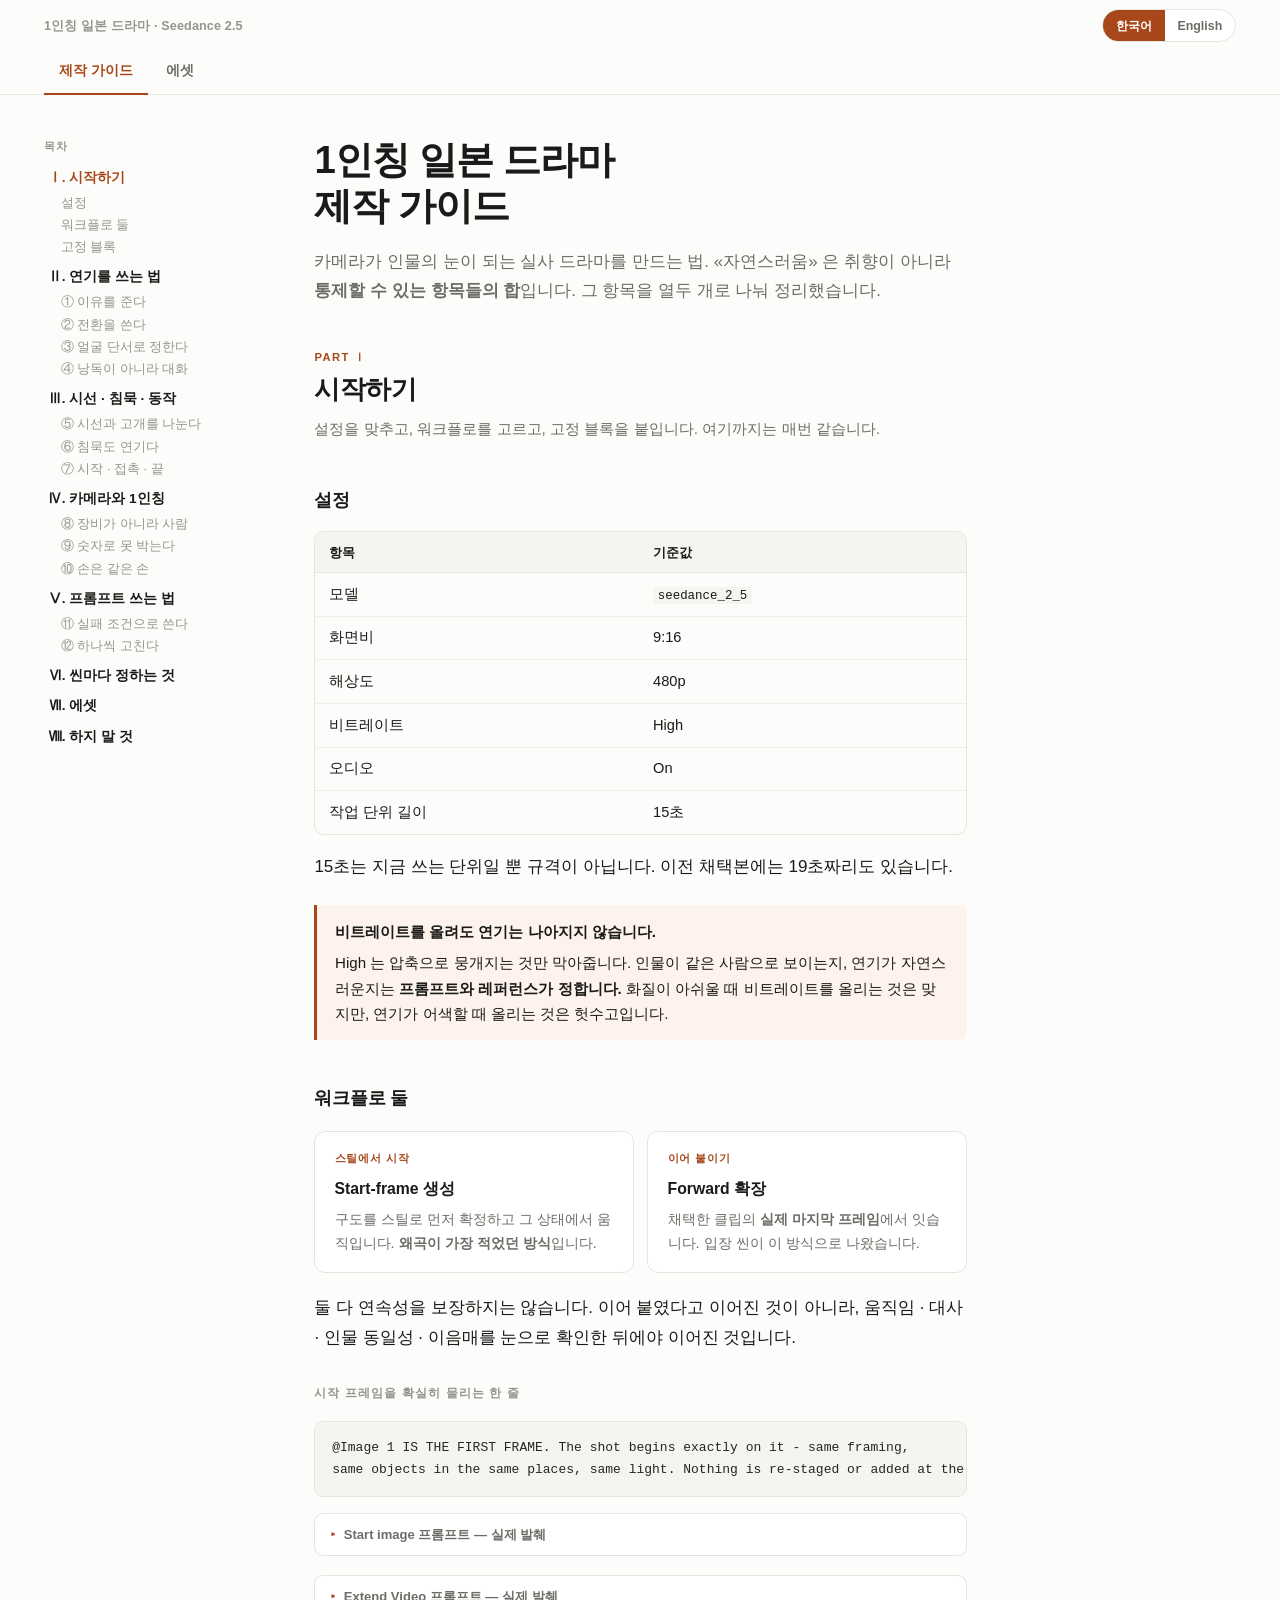
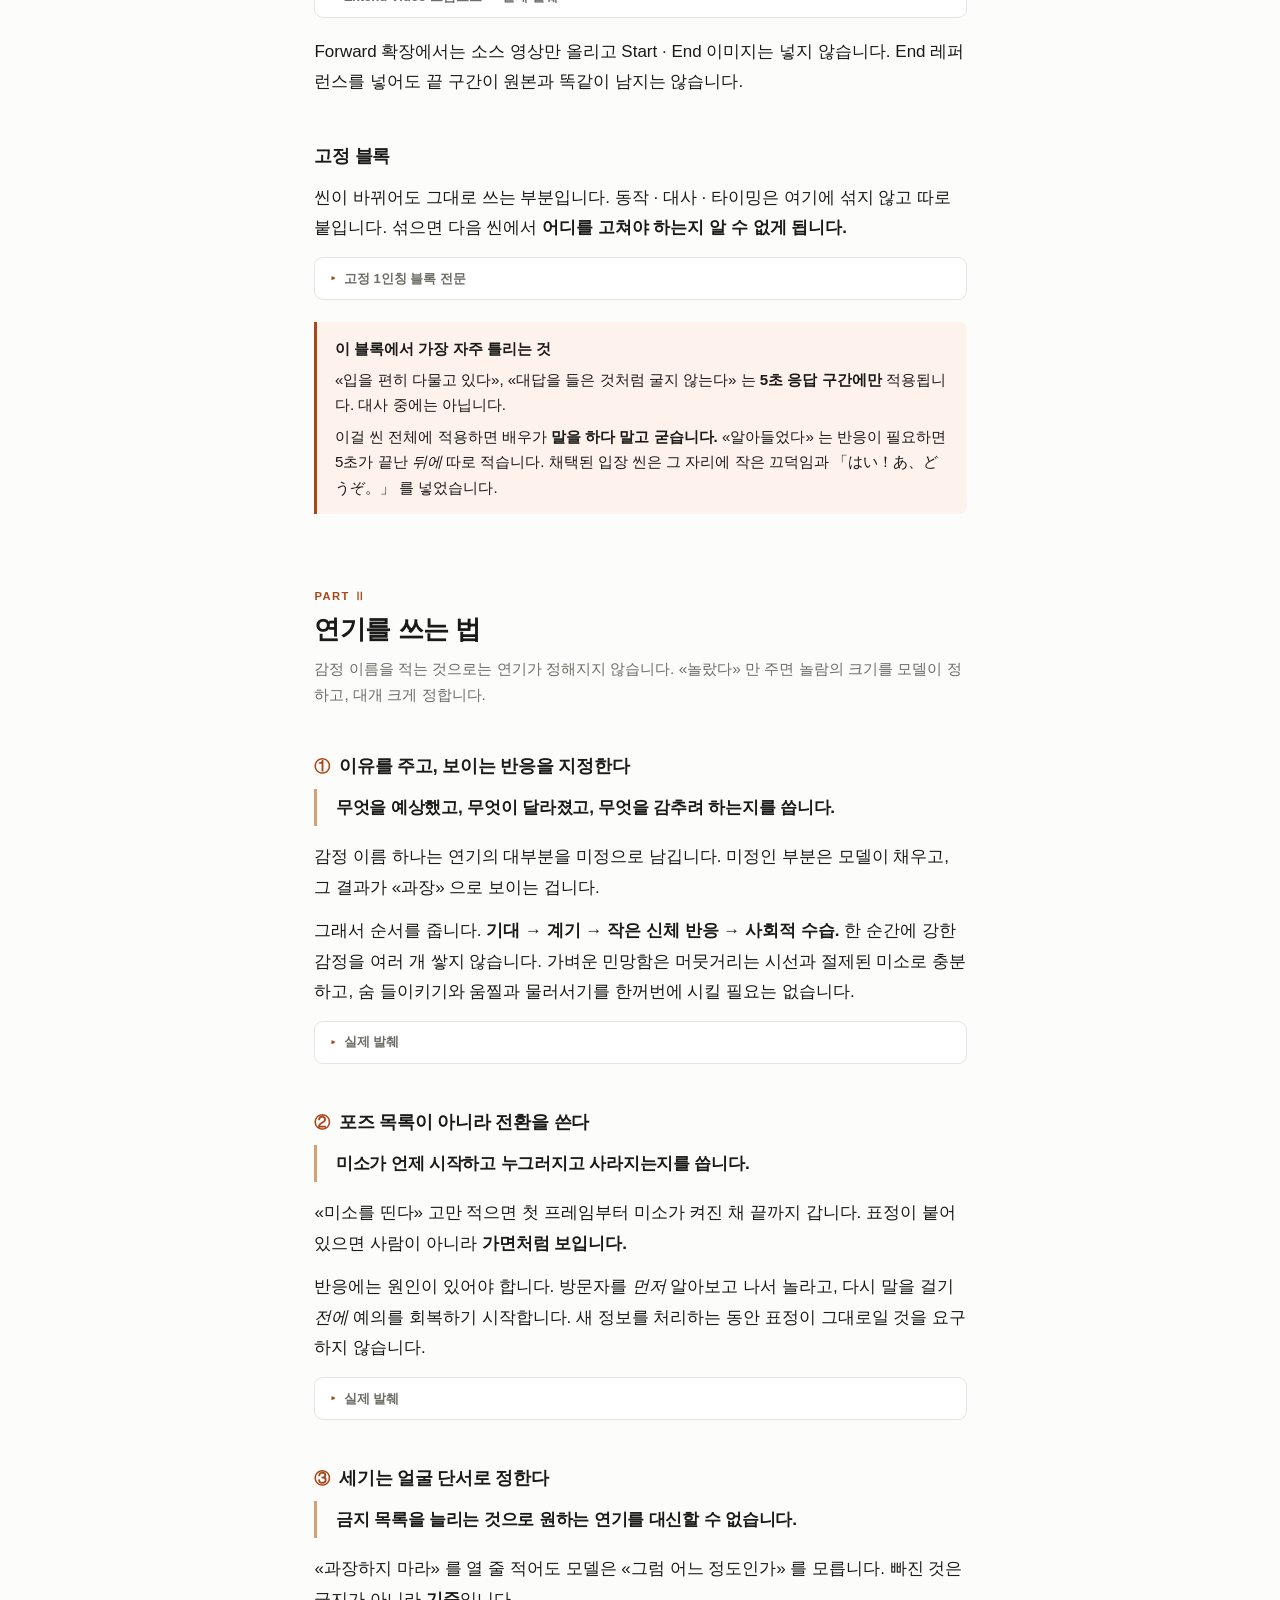
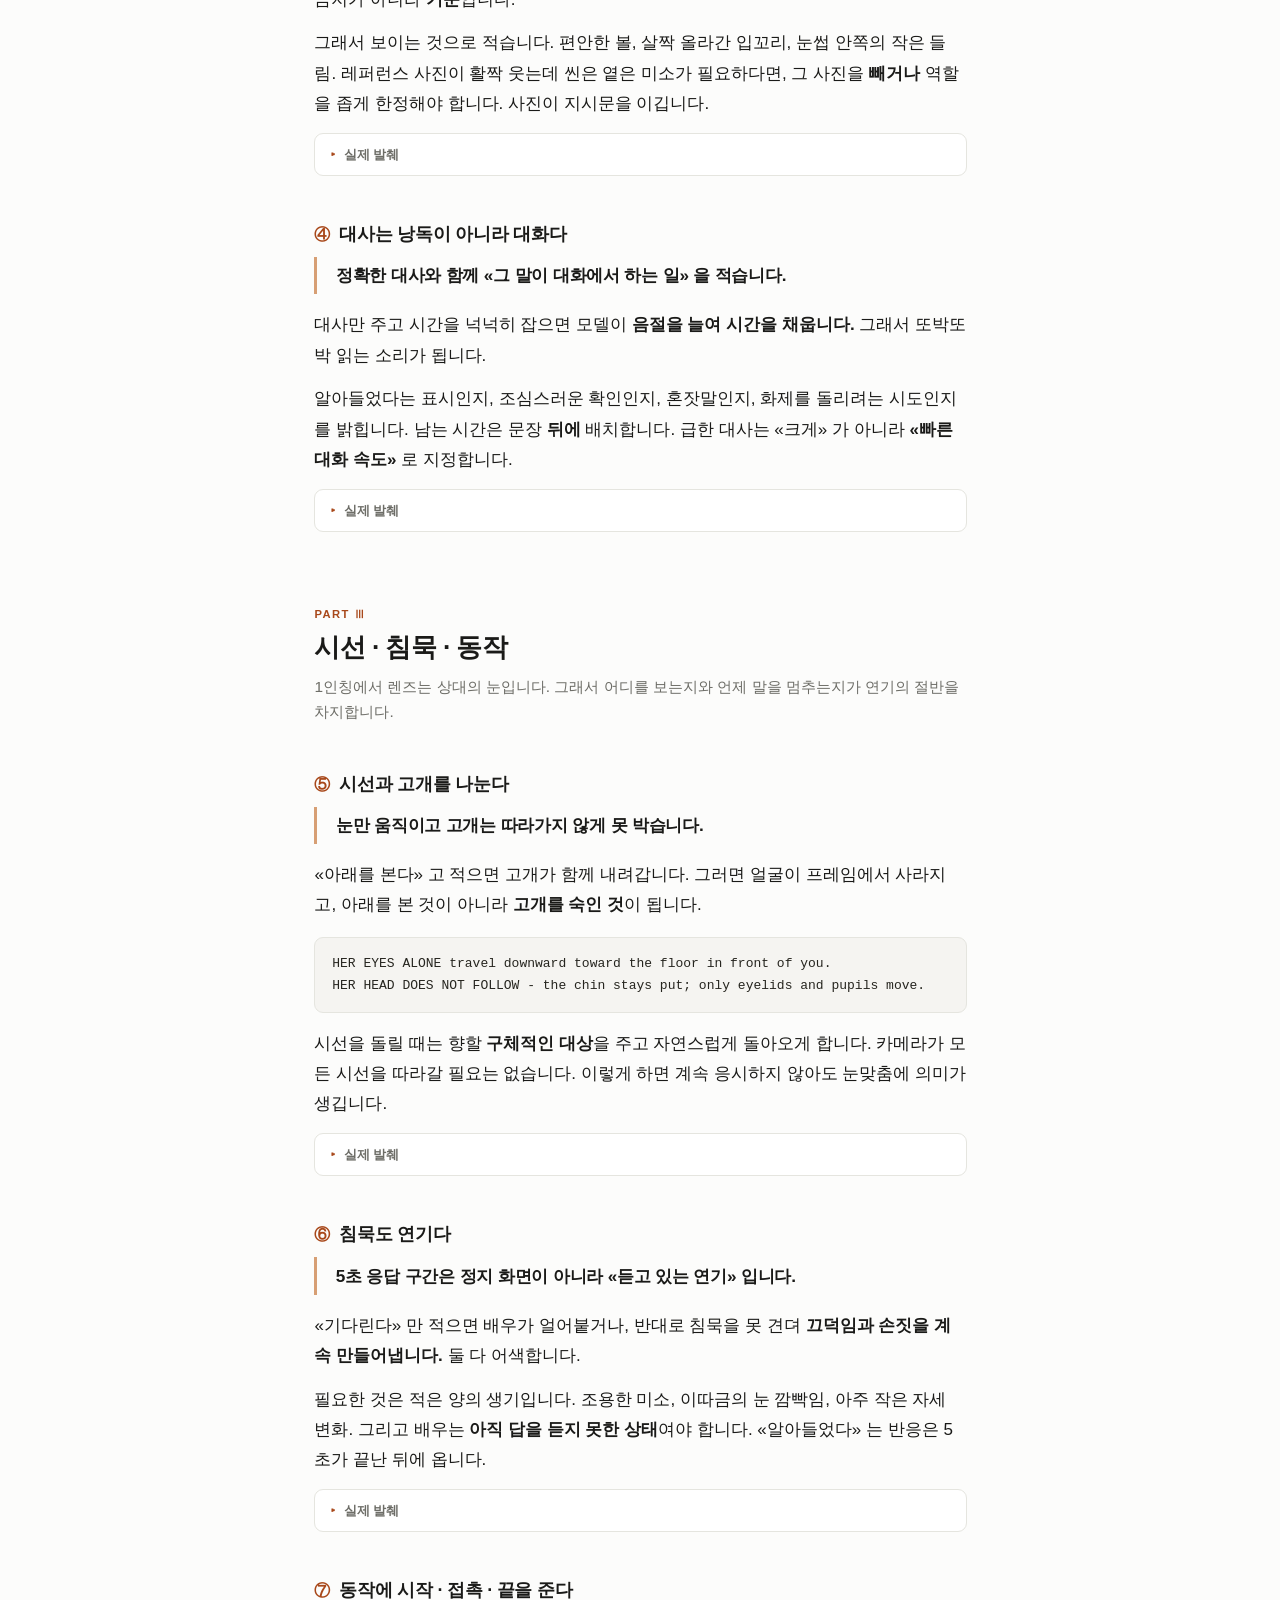
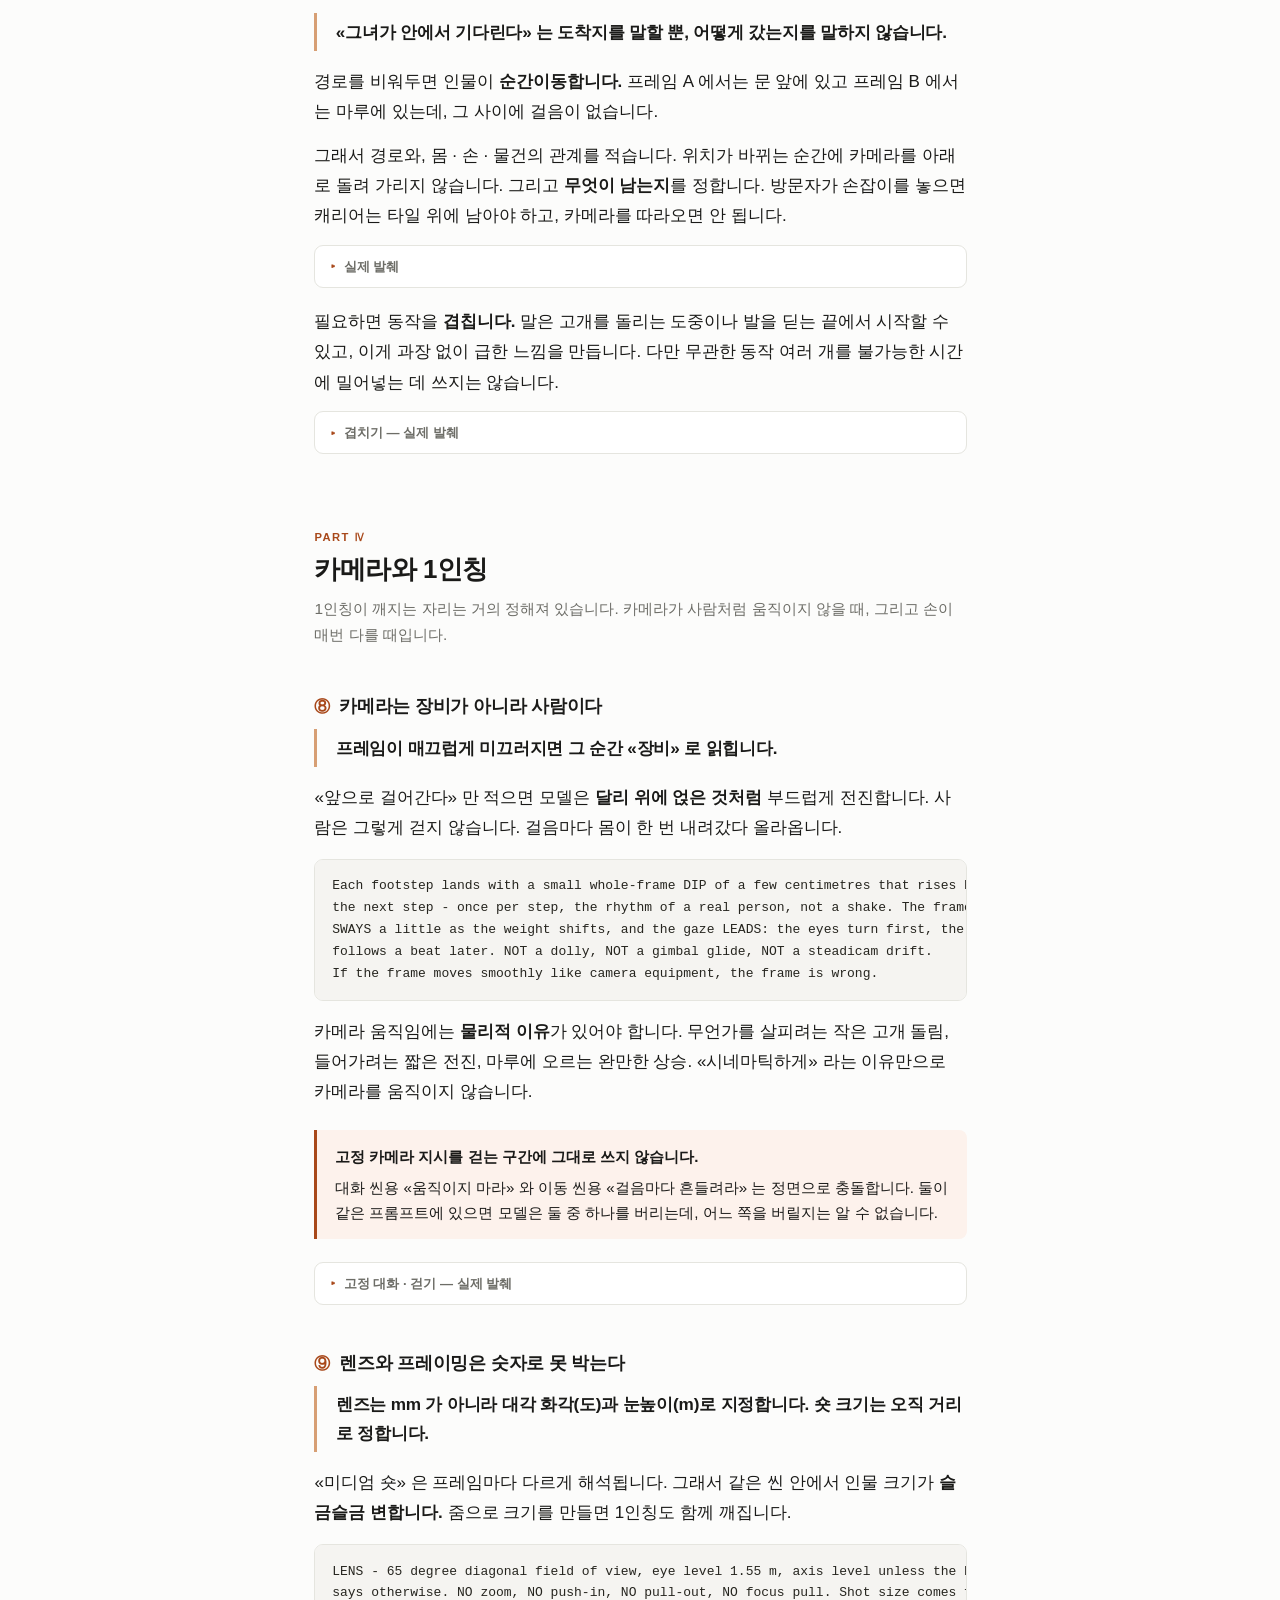
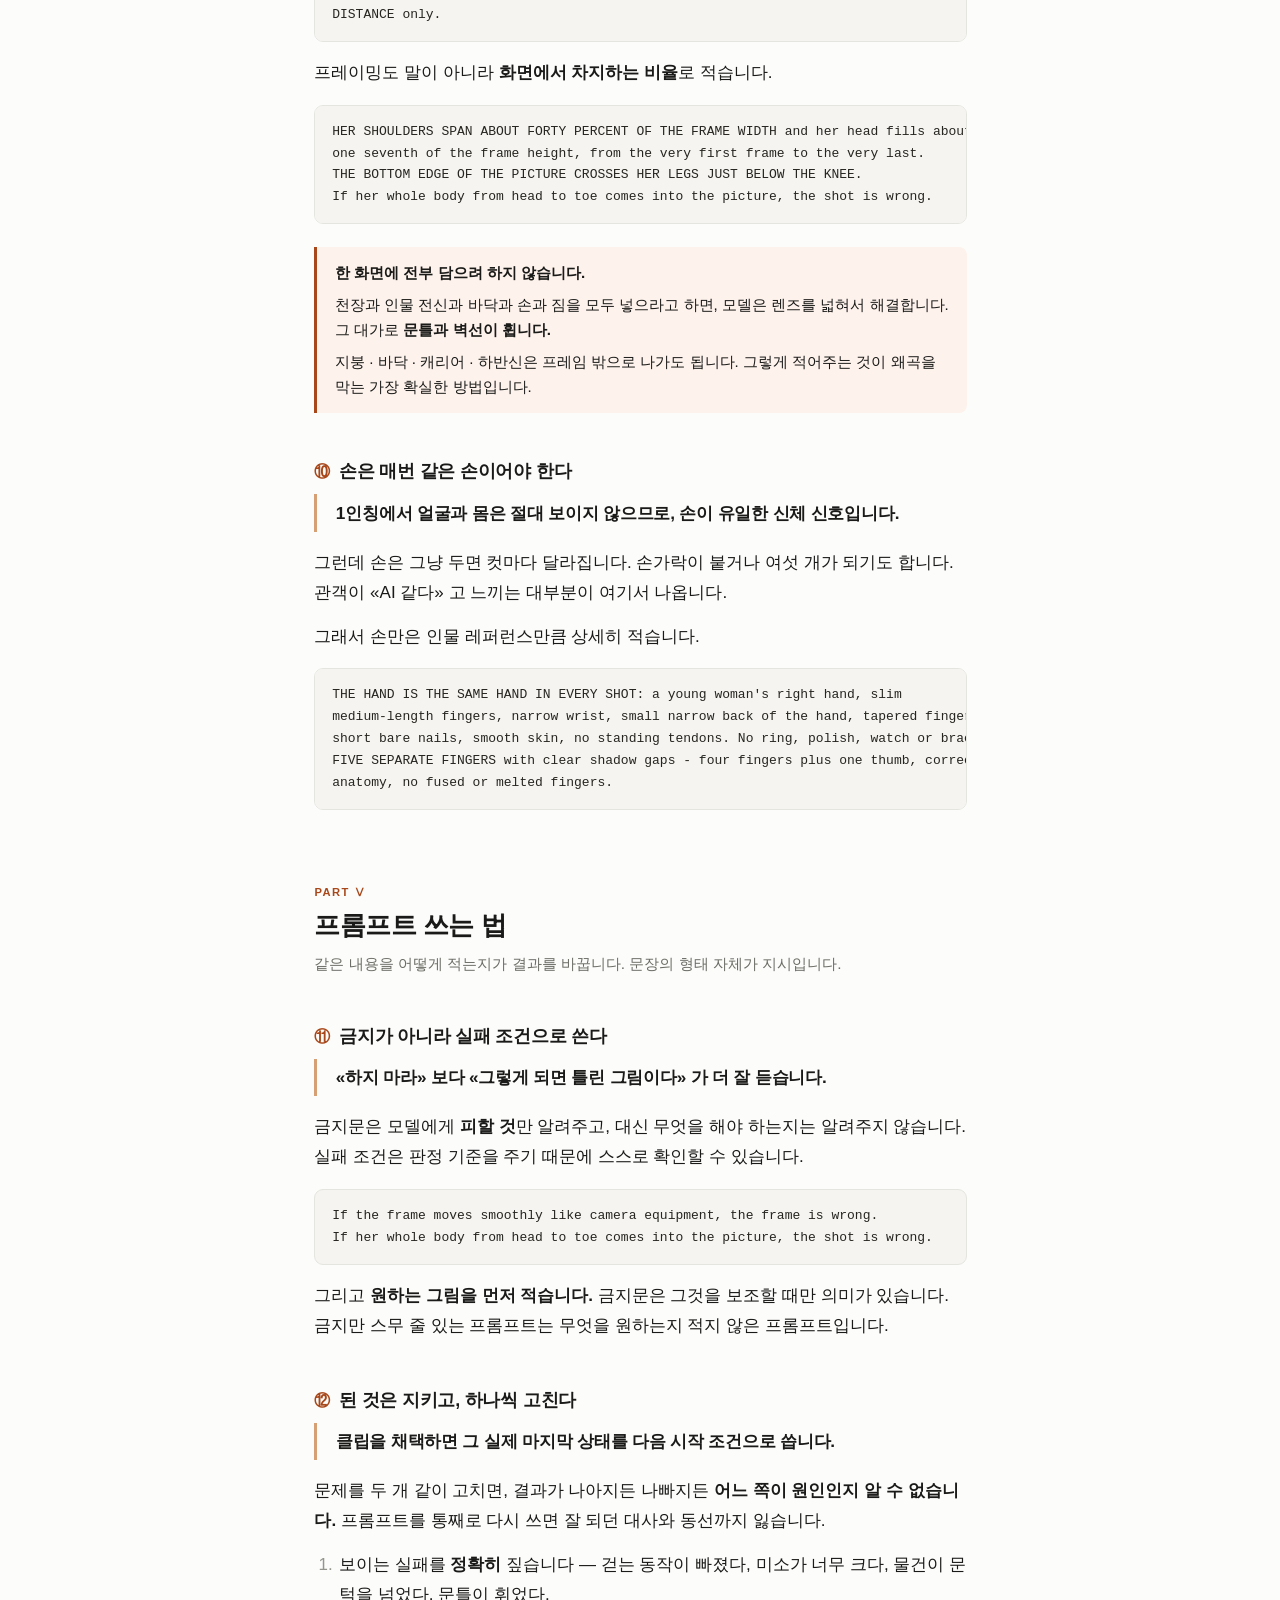
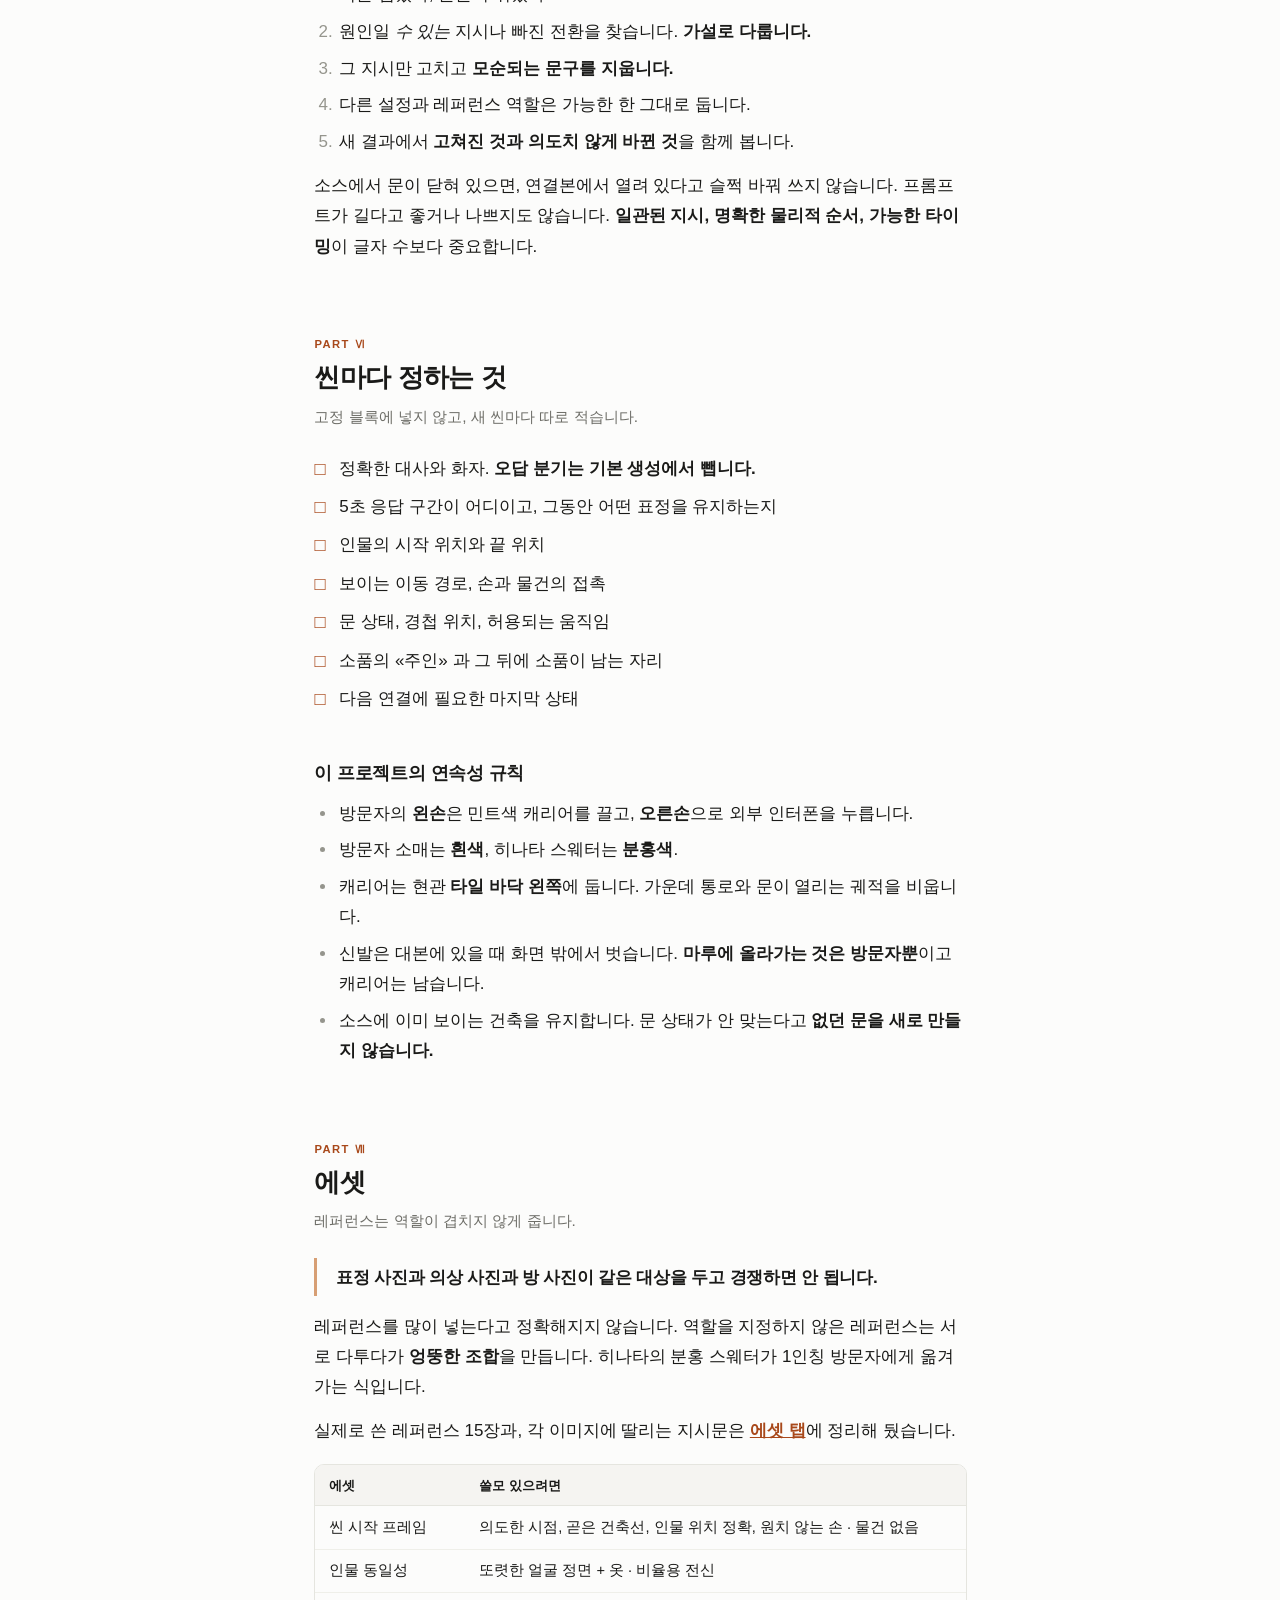
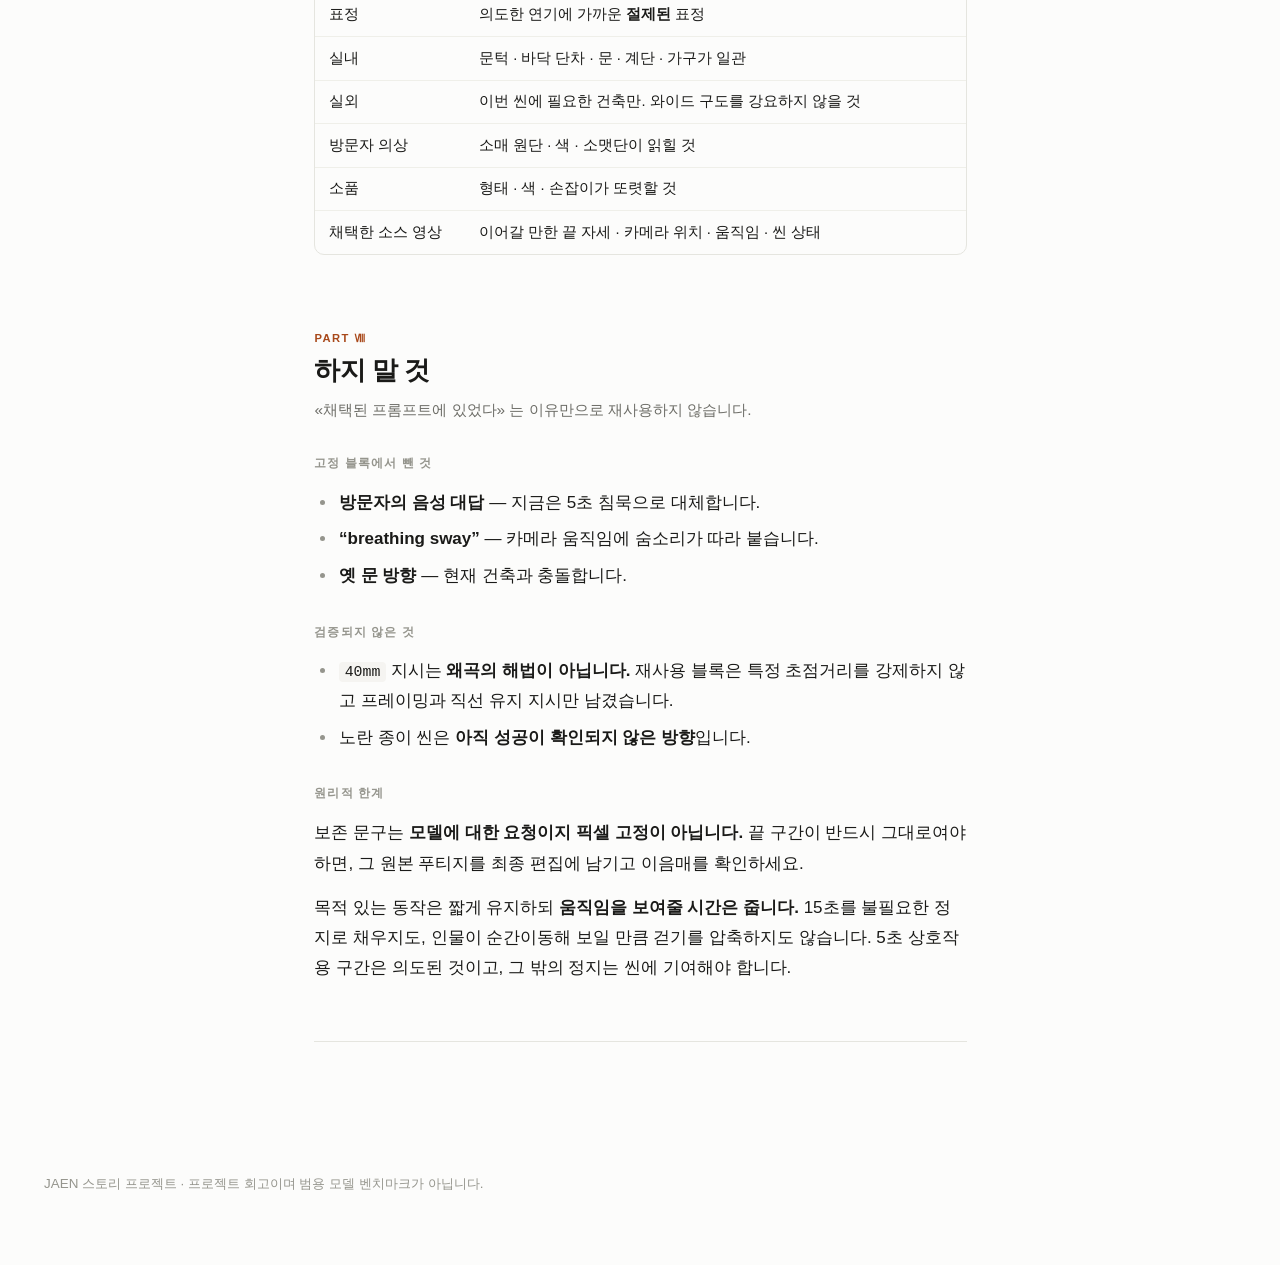
==== commit dfe3596e: "deploy: jaen-story-guide" ====
--- a/jaen-story-guide/index.html
+++ b/jaen-story-guide/index.html
@@ -233,7 +233,7 @@
 Natural camera movement is visual only and must not be accompanied by breath noise.
 Footsteps, suitcase wheels, and physical interaction sounds are allowed.
 
-Whenever the script reaches a visitor response, replace the spoken response with approximately FOUR SECONDS of the other character looking into the lens and naturally waiting or listening.
+Whenever the script reaches a visitor response, replace the spoken response with approximately FIVE SECONDS of the other character looking into the lens and naturally waiting or listening.
 No audible visitor answer, subtitles, response text, or countdown.
 
 Use occasional natural blinking and tiny relaxed posture adjustments.
@@ -253,9 +253,9 @@
 <div class="caution">
   <span class="lbl">이 블록에서 가장 자주 틀리는 것</span>
   <p>«입을 편히 다물고 있다», «대답을 들은 것처럼 굴지 않는다» 는
-  <strong>4초 응답 구간에만</strong> 적용됩니다. 대사 중에는 아닙니다.</p>
+  <strong>5초 응답 구간에만</strong> 적용됩니다. 대사 중에는 아닙니다.</p>
   <p>이걸 씬 전체에 적용하면 배우가 <strong>말을 하다 말고 굳습니다.</strong>
-  «알아들었다» 는 반응이 필요하면 4초가 끝난 <em>뒤에</em> 따로 적습니다.
+  «알아들었다» 는 반응이 필요하면 5초가 끝난 <em>뒤에</em> 따로 적습니다.
   채택된 입장 씬은 그 자리에 작은 끄덕임과 <span lang="ja">「はい！あ、どうぞ。」</span> 를 넣었습니다.</p>
 </div>
 
@@ -360,19 +360,19 @@
 </details>
 
 <h3 id="k-6"><span class="n">⑥</span> 침묵도 연기다</h3>
-<p class="key">4초 응답 구간은 정지 화면이 아니라 «듣고 있는 연기» 입니다.</p>
+<p class="key">5초 응답 구간은 정지 화면이 아니라 «듣고 있는 연기» 입니다.</p>
 <p>«기다린다» 만 적으면 배우가 얼어붙거나, 반대로 침묵을 못 견뎌
 <strong>끄덕임과 손짓을 계속 만들어냅니다.</strong> 둘 다 어색합니다.</p>
 <p>필요한 것은 적은 양의 생기입니다. 조용한 미소, 이따금의 눈 깜빡임, 아주 작은 자세 변화.
 그리고 배우는 <strong>아직 답을 듣지 못한 상태</strong>여야 합니다.
-«알아들었다» 는 반응은 4초가 끝난 뒤에 옵니다.</p>
+«알아들었다» 는 반응은 5초가 끝난 뒤에 옵니다.</p>
 <details>
 <summary>실제 발췌</summary>
 <pre><code>Occasional natural blinking, a slight softening around the eyes, and tiny relaxed posture adjustments keep her alive.
 
 No freeze frame, slow motion, additional dialogue, silent mouthing, repeated nods, or exaggerated reactions.
 
-Once the full four-second pause has ended, Hinata gives a small, natural nod as though she has heard the visitor's greeting.</code></pre>
+Once the full five-second pause has ended, Hinata gives a small, natural nod as though she has heard the visitor's greeting.</code></pre>
 </details>
 
 <h3 id="k-7"><span class="n">⑦</span> 동작에 시작 · 접촉 · 끝을 준다</h3>
@@ -515,7 +515,7 @@
 
 <ul class="chk">
 <li>정확한 대사와 화자. <strong>오답 분기는 기본 생성에서 뺍니다.</strong></li>
-<li>4초 응답 구간이 어디이고, 그동안 어떤 표정을 유지하는지</li>
+<li>5초 응답 구간이 어디이고, 그동안 어떤 표정을 유지하는지</li>
 <li>인물의 시작 위치와 끝 위치</li>
 <li>보이는 이동 경로, 손과 물건의 접촉</li>
 <li>문 상태, 경첩 위치, 허용되는 움직임</li>
@@ -572,7 +572,7 @@
 
 <h4>고정 블록에서 뺀 것</h4>
 <ul>
-<li><strong>방문자의 음성 대답</strong> — 지금은 4초 침묵으로 대체합니다.</li>
+<li><strong>방문자의 음성 대답</strong> — 지금은 5초 침묵으로 대체합니다.</li>
 <li><strong>“breathing sway”</strong> — 카메라 움직임에 숨소리가 따라 붙습니다.</li>
 <li><strong>옛 문 방향</strong> — 현재 건축과 충돌합니다.</li>
 </ul>
@@ -589,7 +589,7 @@
 끝 구간이 반드시 그대로여야 하면, 그 원본 푸티지를 최종 편집에 남기고 이음매를 확인하세요.</p>
 <p>목적 있는 동작은 짧게 유지하되 <strong>움직임을 보여줄 시간은 줍니다.</strong>
 15초를 불필요한 정지로 채우지도, 인물이 순간이동해 보일 만큼 걷기를 압축하지도 않습니다.
-4초 상호작용 구간은 의도된 것이고, 그 밖의 정지는 씬에 기여해야 합니다.</p>
+5초 상호작용 구간은 의도된 것이고, 그 밖의 정지는 씬에 기여해야 합니다.</p>
 
 <hr>
 
@@ -715,7 +715,7 @@
 Natural camera movement is visual only and must not be accompanied by breath noise.
 Footsteps, suitcase wheels, and physical interaction sounds are allowed.
 
-Whenever the script reaches a visitor response, replace the spoken response with approximately FOUR SECONDS of the other character looking into the lens and naturally waiting or listening.
+Whenever the script reaches a visitor response, replace the spoken response with approximately FIVE SECONDS of the other character looking into the lens and naturally waiting or listening.
 No audible visitor answer, subtitles, response text, or countdown.
 
 Use occasional natural blinking and tiny relaxed posture adjustments.
@@ -735,9 +735,9 @@
 <div class="caution">
   <span class="lbl">The most common mistake with this block</span>
   <p>“Her mouth remains relaxed and still” and “she does not react as though an answer has been
-  confirmed” apply <strong>during the four-second response window only</strong>, not during dialogue.</p>
+  confirmed” apply <strong>during the five-second response window only</strong>, not during dialogue.</p>
   <p>Applied to the whole scene, the actor <strong>freezes mid-sentence.</strong> If you need an
-  acknowledgment, write it separately <em>after</em> the four seconds. The accepted entrance
+  acknowledgment, write it separately <em>after</em> the five seconds. The accepted entrance
   flow put a small nod and <span lang="ja">「はい！あ、どうぞ。」</span> there.</p>
 </div>
 
@@ -843,20 +843,20 @@
 </details>
 
 <h3 id="e-6"><span class="n">⑥</span> Silence is performance too</h3>
-<p class="key">The four-second response window is not a frozen frame — it is the performance of
+<p class="key">The five-second response window is not a frozen frame — it is the performance of
 listening.</p>
 <p>Write only “she waits” and the actor either locks up or, unable to bear the silence,
 <strong>manufactures nods and gestures</strong> to fill it. Both read wrong.</p>
 <p>What you need is a small amount of life: a quiet smile, the occasional blink, a tiny postural
 shift. And the actor <strong>must not have heard an answer yet.</strong> Acknowledgment comes
-after the four seconds.</p>
+after the five seconds.</p>
 <details>
 <summary>Actual excerpt</summary>
 <pre><code>Occasional natural blinking, a slight softening around the eyes, and tiny relaxed posture adjustments keep her alive.
 
 No freeze frame, slow motion, additional dialogue, silent mouthing, repeated nods, or exaggerated reactions.
 
-Once the full four-second pause has ended, Hinata gives a small, natural nod as though she has heard the visitor's greeting.</code></pre>
+Once the full five-second pause has ended, Hinata gives a small, natural nod as though she has heard the visitor's greeting.</code></pre>
 </details>
 
 <h3 id="e-7"><span class="n">⑦</span> Give each action a start, contact, and end</h3>
@@ -1006,7 +1006,7 @@
 
 <ul class="chk">
 <li>Exact spoken lines and their speakers. <strong>Exclude incorrect-answer branches</strong> from the default generation.</li>
-<li>Where the four-second response window occurs and what expression is held during it.</li>
+<li>Where the five-second response window occurs and what expression is held during it.</li>
 <li>Character starting and ending positions.</li>
 <li>Visible walking routes and hand–object contact.</li>
 <li>Door state, hinge location, permitted movement.</li>
@@ -1062,7 +1062,7 @@
 
 <h4>Removed from the fixed block</h4>
 <ul>
-<li><strong>An audible visitor reply</strong> — now replaced by the four-second silence.</li>
+<li><strong>An audible visitor reply</strong> — now replaced by the five-second silence.</li>
 <li><strong>“breathing sway”</strong> — breath noise follows the camera movement.</li>
 <li><strong>The older door orientation</strong> — it conflicts with the current architecture.</li>
 </ul>
@@ -1080,7 +1080,7 @@
 the join.</p>
 <p>Keep purposeful actions brief, but <strong>allow enough time to show movement.</strong> Do not
 fill 15 seconds with unnecessary pauses, or compress walking until characters appear to
-teleport. The four-second interaction window is intentional; other pauses should serve the scene.</p>
+teleport. The five-second interaction window is intentional; other pauses should serve the scene.</p>
 
 <hr>
 
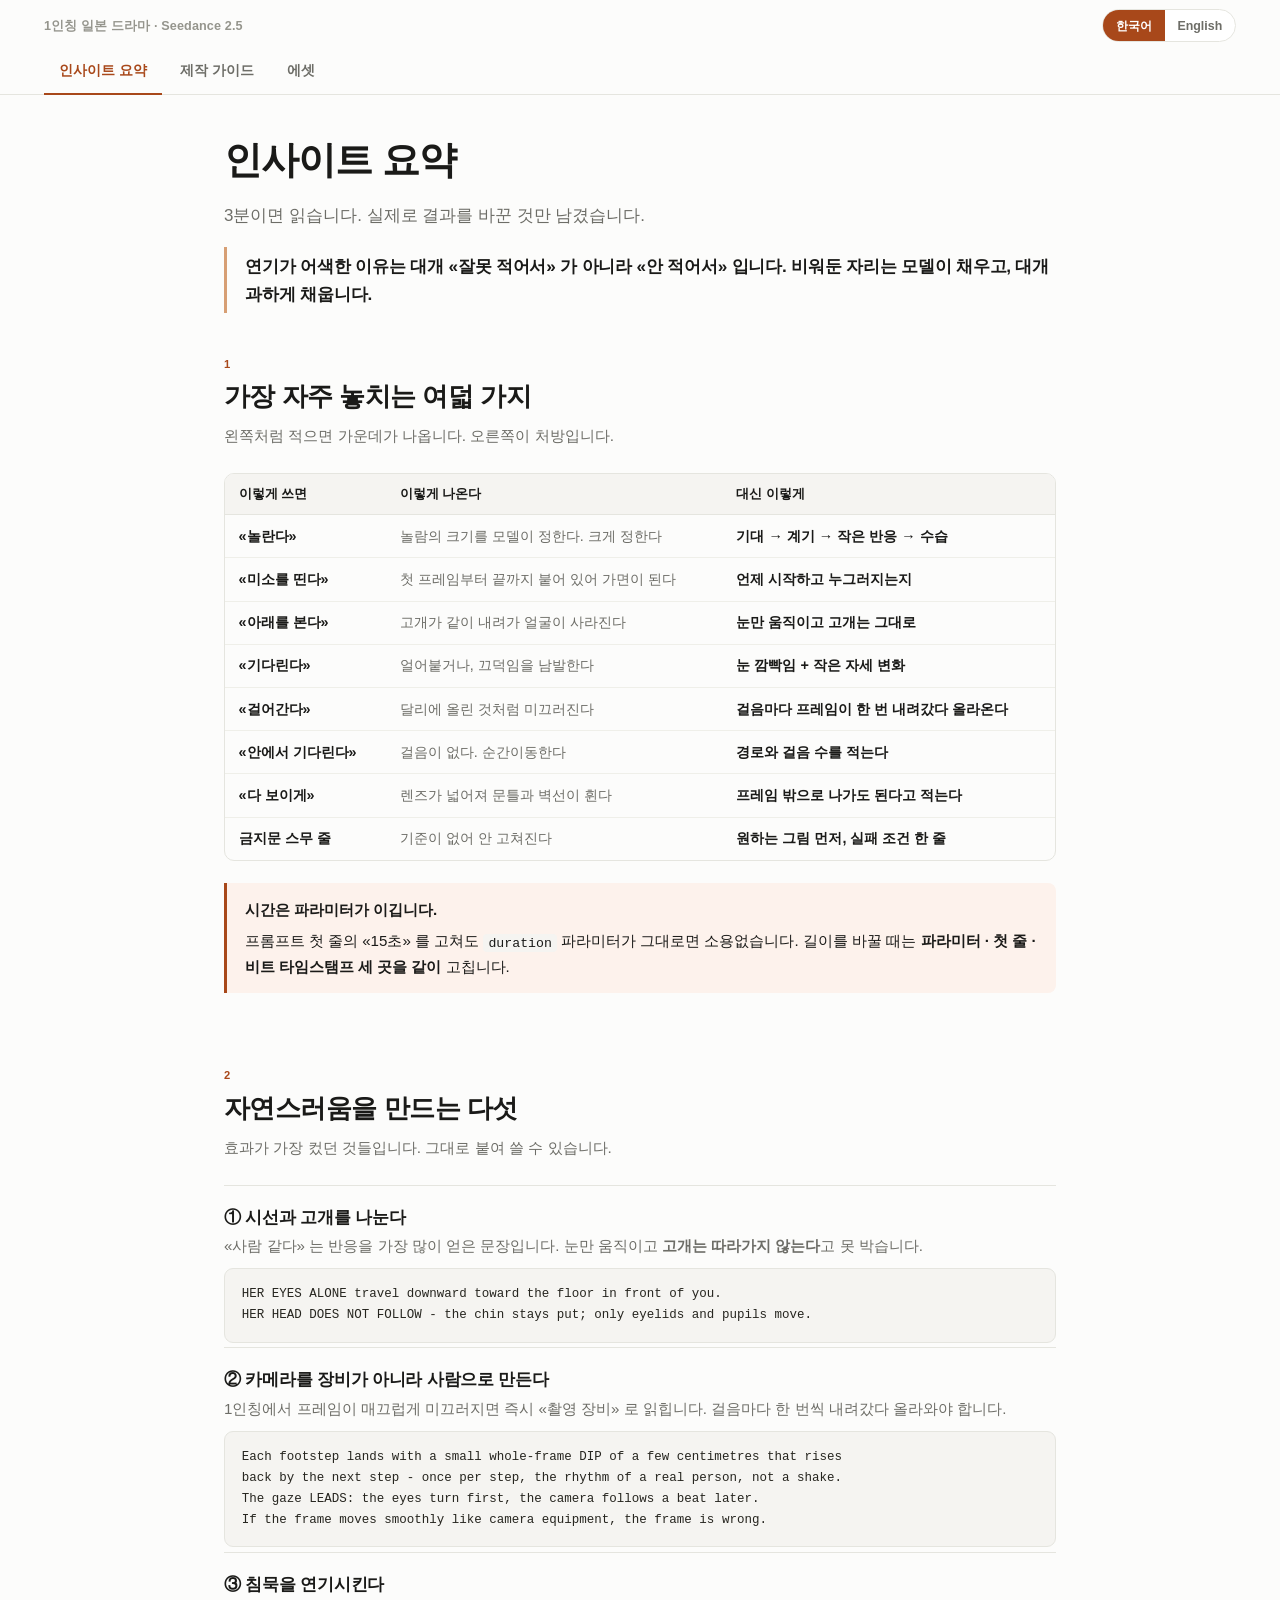
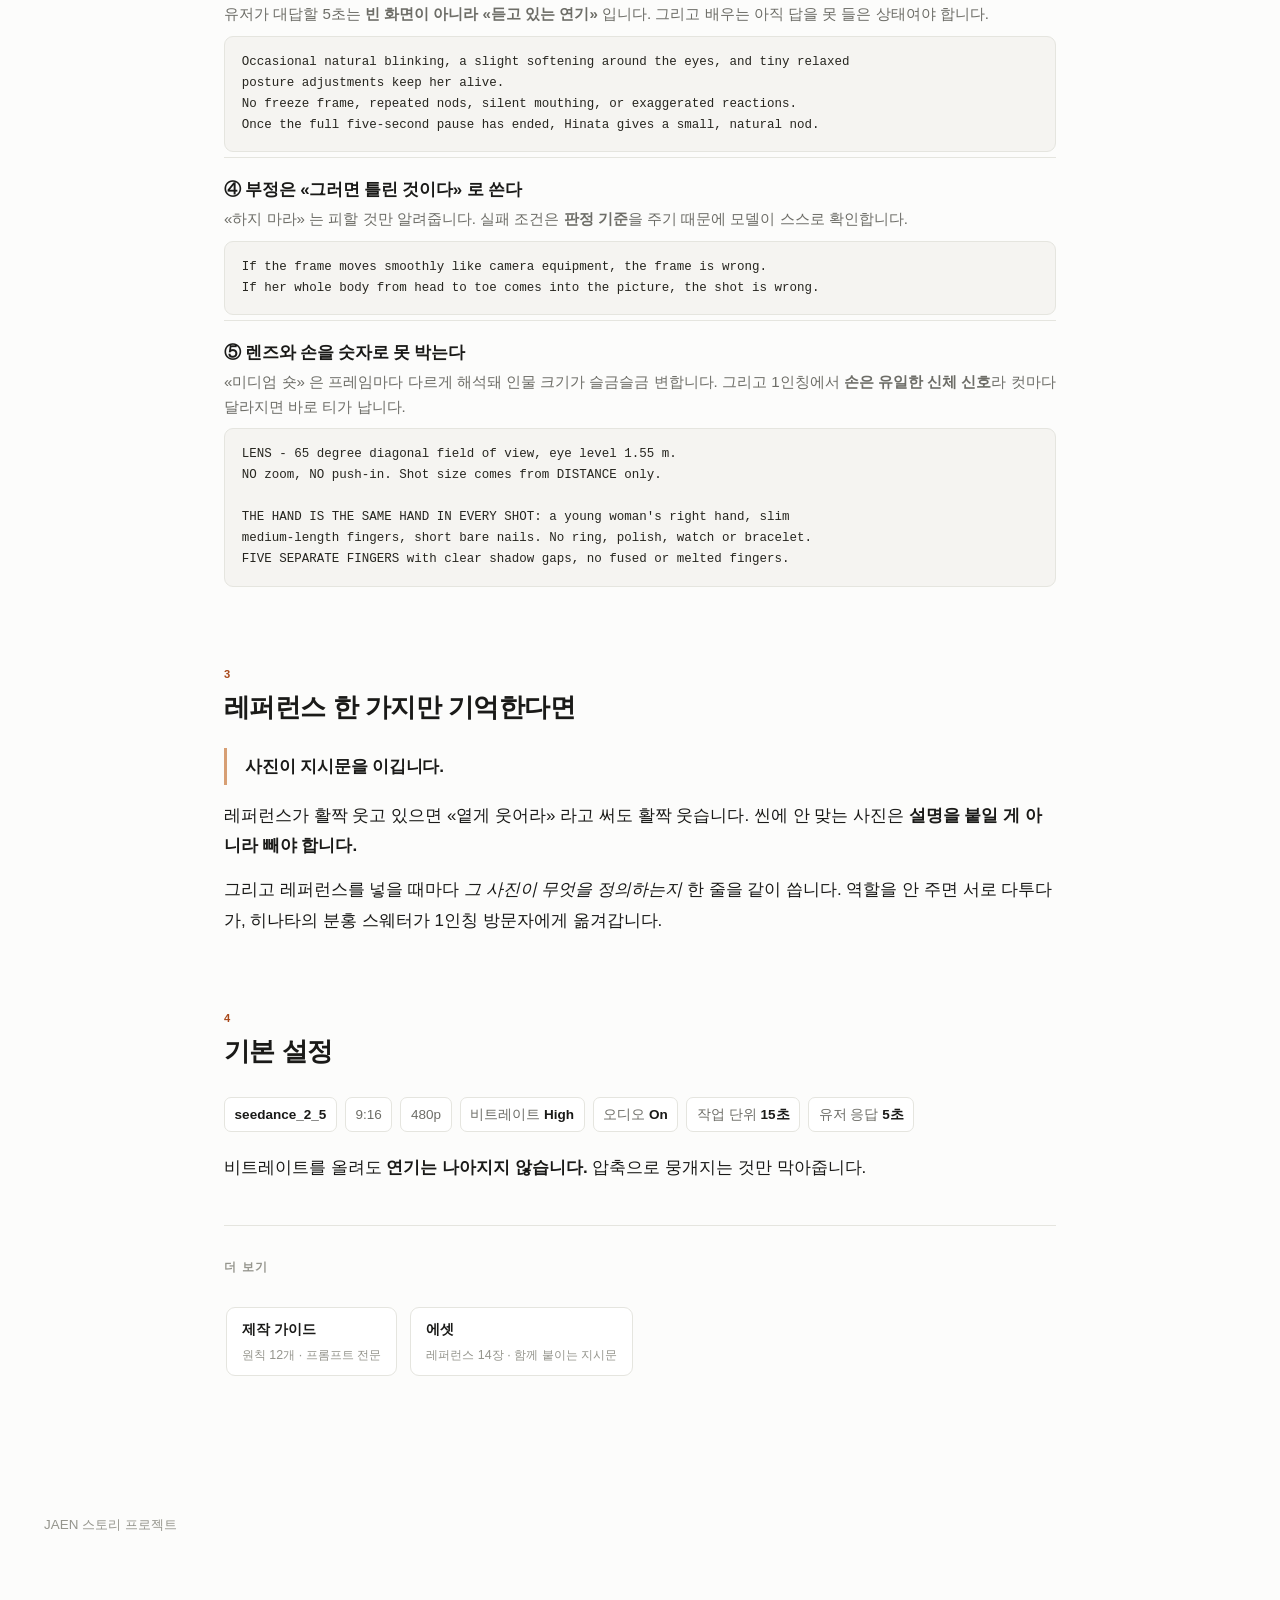
==== commit b93ca036: "deploy: jaen-story-guide" ====
--- a/jaen-story-guide/index.html
+++ b/jaen-story-guide/index.html
@@ -4,7 +4,7 @@
 <meta charset="utf-8">
 <meta name="viewport" content="width=device-width,initial-scale=1">
 <meta name="robots" content="noindex,nofollow,noarchive">
-<title>1인칭 일본 드라마 · 제작 가이드</title>
+<title>인사이트 요약 · 1인칭 일본 드라마</title>
 <link rel="stylesheet" href="style.css">
 </head>
 <body>
@@ -21,1077 +21,301 @@
     </div>
   </div>
   <nav class="tabs">
-    <a href="./" aria-current="page"><span class="ko">제작 가이드</span><span class="en">Guide</span></a>
+    <a href="./" aria-current="page"><span class="ko">인사이트 요약</span><span class="en">Key insights</span></a>
+    <a href="guide.html"><span class="ko">제작 가이드</span><span class="en">Full guide</span></a>
     <a href="assets.html"><span class="ko">에셋</span><span class="en">Assets</span></a>
   </nav>
 </div>
 
-<div class="shell">
-
-<aside class="sidetoc">
-  <h4><span class="ko">목차</span><span class="en">Contents</span></h4>
-
-  <nav class="ko"><ol>
-    <li><a href="#k-a">Ⅰ. 시작하기</a>
-      <ul>
-        <li><a href="#k-set">설정</a></li>
-        <li><a href="#k-flow">워크플로 둘</a></li>
-        <li><a href="#k-block">고정 블록</a></li>
-      </ul>
-    </li>
-    <li><a href="#k-b">Ⅱ. 연기를 쓰는 법</a>
-      <ul>
-        <li><a href="#k-1">① 이유를 준다</a></li>
-        <li><a href="#k-2">② 전환을 쓴다</a></li>
-        <li><a href="#k-3">③ 얼굴 단서로 정한다</a></li>
-        <li><a href="#k-4">④ 낭독이 아니라 대화</a></li>
-      </ul>
-    </li>
-    <li><a href="#k-c">Ⅲ. 시선 · 침묵 · 동작</a>
-      <ul>
-        <li><a href="#k-5">⑤ 시선과 고개를 나눈다</a></li>
-        <li><a href="#k-6">⑥ 침묵도 연기다</a></li>
-        <li><a href="#k-7">⑦ 시작 · 접촉 · 끝</a></li>
-      </ul>
-    </li>
-    <li><a href="#k-d">Ⅳ. 카메라와 1인칭</a>
-      <ul>
-        <li><a href="#k-8">⑧ 장비가 아니라 사람</a></li>
-        <li><a href="#k-9">⑨ 숫자로 못 박는다</a></li>
-        <li><a href="#k-10">⑩ 손은 같은 손</a></li>
-      </ul>
-    </li>
-    <li><a href="#k-e">Ⅴ. 프롬프트 쓰는 법</a>
-      <ul>
-        <li><a href="#k-11">⑪ 실패 조건으로 쓴다</a></li>
-        <li><a href="#k-12">⑫ 하나씩 고친다</a></li>
-      </ul>
-    </li>
-    <li><a href="#k-f">Ⅵ. 씬마다 정하는 것</a></li>
-    <li><a href="#k-g">Ⅶ. 에셋</a></li>
-    <li><a href="#k-h">Ⅷ. 하지 말 것</a></li>
-  </ol></nav>
-
-  <nav class="en"><ol>
-    <li><a href="#e-a">Ⅰ. Getting started</a>
-      <ul>
-        <li><a href="#e-set">Settings</a></li>
-        <li><a href="#e-flow">Two workflows</a></li>
-        <li><a href="#e-block">The fixed block</a></li>
-      </ul>
-    </li>
-    <li><a href="#e-b">Ⅱ. Writing performance</a>
-      <ul>
-        <li><a href="#e-1">① Give a reason</a></li>
-        <li><a href="#e-2">② Write transitions</a></li>
-        <li><a href="#e-3">③ Use facial cues</a></li>
-        <li><a href="#e-4">④ Conversation, not recital</a></li>
-      </ul>
-    </li>
-    <li><a href="#e-c">Ⅲ. Gaze · silence · action</a>
-      <ul>
-        <li><a href="#e-5">⑤ Split eyes from head</a></li>
-        <li><a href="#e-6">⑥ Silence is performance</a></li>
-        <li><a href="#e-7">⑦ Start · contact · end</a></li>
-      </ul>
-    </li>
-    <li><a href="#e-d">Ⅳ. Camera and POV</a>
-      <ul>
-        <li><a href="#e-8">⑧ A person, not a rig</a></li>
-        <li><a href="#e-9">⑨ Pin it with numbers</a></li>
-        <li><a href="#e-10">⑩ The same hand</a></li>
-      </ul>
-    </li>
-    <li><a href="#e-e">Ⅴ. Writing the prompt</a>
-      <ul>
-        <li><a href="#e-11">⑪ State the failure</a></li>
-        <li><a href="#e-12">⑫ Fix one thing</a></li>
-      </ul>
-    </li>
-    <li><a href="#e-f">Ⅵ. Decide per scene</a></li>
-    <li><a href="#e-g">Ⅶ. Assets</a></li>
-    <li><a href="#e-h">Ⅷ. What not to do</a></li>
-  </ol></nav>
-</aside>
-
+<div class="shell solo">
 <article>
 
 <!-- ═══════════════════════ 한국어 ═══════════════════════ -->
 <div class="ko">
 
-<h1>1인칭 일본 드라마<br>제작 가이드</h1>
-<p class="lede">카메라가 인물의 눈이 되는 실사 드라마를 만드는 법.
-«자연스러움» 은 취향이 아니라 <strong>통제할 수 있는 항목들의 합</strong>입니다.
-그 항목을 열두 개로 나눠 정리했습니다.</p>
-
-
-<!-- ─────────── Ⅰ ─────────── -->
-<div class="part" id="k-a">
-  <span class="part-n">Part Ⅰ</span>
-  <h2>시작하기</h2>
-  <p>설정을 맞추고, 워크플로를 고르고, 고정 블록을 붙입니다. 여기까지는 매번 같습니다.</p>
-</div>
-
-<h3 id="k-set">설정</h3>
-<div class="tw"><table>
-<thead><tr><th>항목</th><th>기준값</th></tr></thead>
+<h1>인사이트 요약</h1>
+<p class="lede">3분이면 읽습니다. 실제로 결과를 바꾼 것만 남겼습니다.</p>
+
+<p class="key">연기가 어색한 이유는 대개 «잘못 적어서» 가 아니라
+<strong>«안 적어서»</strong> 입니다. 비워둔 자리는 모델이 채우고, 대개 과하게 채웁니다.</p>
+
+
+<div class="part">
+  <span class="part-n">1</span>
+  <h2>가장 자주 놓치는 여덟 가지</h2>
+  <p>왼쪽처럼 적으면 가운데가 나옵니다. 오른쪽이 처방입니다.</p>
+</div>
+
+<div class="tw miss"><table>
+<thead><tr><th>이렇게 쓰면</th><th>이렇게 나온다</th><th>대신 이렇게</th></tr></thead>
 <tbody>
-<tr><td>모델</td><td><code>seedance_2_5</code></td></tr>
-<tr><td>화면비</td><td>9:16</td></tr>
-<tr><td>해상도</td><td>480p</td></tr>
-<tr><td>비트레이트</td><td>High</td></tr>
-<tr><td>오디오</td><td>On</td></tr>
-<tr><td>작업 단위 길이</td><td>15초</td></tr>
+<tr><td>«놀란다»</td><td>놀람의 크기를 모델이 정한다. 크게 정한다</td>
+<td>기대 → 계기 → 작은 반응 → 수습</td></tr>
+<tr><td>«미소를 띤다»</td><td>첫 프레임부터 끝까지 붙어 있어 가면이 된다</td>
+<td>언제 시작하고 누그러지는지</td></tr>
+<tr><td>«아래를 본다»</td><td>고개가 같이 내려가 얼굴이 사라진다</td>
+<td>눈만 움직이고 고개는 그대로</td></tr>
+<tr><td>«기다린다»</td><td>얼어붙거나, 끄덕임을 남발한다</td>
+<td>눈 깜빡임 + 작은 자세 변화</td></tr>
+<tr><td>«걸어간다»</td><td>달리에 올린 것처럼 미끄러진다</td>
+<td>걸음마다 프레임이 한 번 내려갔다 올라온다</td></tr>
+<tr><td>«안에서 기다린다»</td><td>걸음이 없다. 순간이동한다</td>
+<td>경로와 걸음 수를 적는다</td></tr>
+<tr><td>«다 보이게»</td><td>렌즈가 넓어져 문틀과 벽선이 휜다</td>
+<td>프레임 밖으로 나가도 된다고 적는다</td></tr>
+<tr><td>금지문 스무 줄</td><td>기준이 없어 안 고쳐진다</td>
+<td>원하는 그림 먼저, 실패 조건 한 줄</td></tr>
 </tbody></table></div>
-<p>15초는 지금 쓰는 단위일 뿐 규격이 아닙니다. 이전 채택본에는 19초짜리도 있습니다.</p>
 
 <div class="caution">
-  <span class="lbl">비트레이트를 올려도 연기는 나아지지 않습니다.</span>
-  <p>High 는 압축으로 뭉개지는 것만 막아줍니다. 인물이 같은 사람으로 보이는지, 연기가 자연스러운지는
-  <strong>프롬프트와 레퍼런스가 정합니다.</strong> 화질이 아쉬울 때 비트레이트를 올리는 것은 맞지만,
-  연기가 어색할 때 올리는 것은 헛수고입니다.</p>
-</div>
-
-<h3 id="k-flow">워크플로 둘</h3>
-<div class="cards">
-  <div class="cardx">
-    <span class="when">스틸에서 시작</span>
-    <h5>Start-frame 생성</h5>
-    <p>구도를 스틸로 먼저 확정하고 그 상태에서 움직입니다.
-    <strong>왜곡이 가장 적었던 방식</strong>입니다.</p>
-  </div>
-  <div class="cardx">
-    <span class="when">이어 붙이기</span>
-    <h5>Forward 확장</h5>
-    <p>채택한 클립의 <strong>실제 마지막 프레임</strong>에서 잇습니다.
-    입장 씬이 이 방식으로 나왔습니다.</p>
-  </div>
-</div>
-<p>둘 다 연속성을 보장하지는 않습니다. 이어 붙였다고 이어진 것이 아니라,
-움직임 · 대사 · 인물 동일성 · 이음매를 눈으로 확인한 뒤에야 이어진 것입니다.</p>
-
-<h4>시작 프레임을 확실히 물리는 한 줄</h4>
-<pre><code>@Image 1 IS THE FIRST FRAME. The shot begins exactly on it - same framing,
-same objects in the same places, same light. Nothing is re-staged or added at the start.</code></pre>
-
-<details>
-<summary>Start image 프롬프트 — 실제 발췌</summary>
-<pre><code>Create a 15-second vertical 9:16 photorealistic Japanese live-action drama with synchronized Japanese dialogue and realistic location sound.
-
-Continue directly from the supplied starting frame.
-
-Match the starting frame's camera position, framing, Hinata's facial identity, hairstyle, clothing, door opening angle, hand placement, lighting, and entrance layout.</code></pre>
-</details>
-
-<details>
-<summary>Extend Video 프롬프트 — 실제 발췌</summary>
-<pre><code>Extend the uploaded video FORWARD with a 15-second continuation in vertical 9:16.
-
-Begin directly from the source video's actual final frame and continue its ongoing movement naturally. Preserve Hinata's position, pose, gaze direction, door angle, camera position, framing, lighting, and visible environment.
-
-Maintain one uninterrupted first-person shot from the visitor's eye level. Do not restart the scene, replay preceding actions, or repeat dialogue from the source video.
-
-All timestamps below refer only to the newly added 15-second continuation.</code></pre>
-</details>
-
-<p>Forward 확장에서는 소스 영상만 올리고 Start · End 이미지는 넣지 않습니다.
-End 레퍼런스를 넣어도 끝 구간이 원본과 똑같이 남지는 않습니다.</p>
-
-<h3 id="k-block">고정 블록</h3>
-<p>씬이 바뀌어도 그대로 쓰는 부분입니다. 동작 · 대사 · 타이밍은 여기에 섞지 않고 따로 붙입니다.
-섞으면 다음 씬에서 <strong>어디를 고쳐야 하는지 알 수 없게 됩니다.</strong></p>
-
-<details>
-<summary>고정 1인칭 블록 전문</summary>
-<pre><code>ONE uninterrupted take, entirely from the first-person viewpoint of a new resident arriving at a Japanese share house. The camera IS the visitor's eyes. All movement happens in real time within one continuous physical space.
-
-CAMERA AND FRAMING
-Strict eye-level first-person viewpoint.
-Maintain a fixed focal length throughout.
-
-Door frames, roof edges, wall corners, and tile lines remain straight across the image.
-Natural perspective convergence during head tilts is acceptable, but architectural lines must not bow or curve.
-
-Frame only what is naturally visible from the visitor's position.
-Allow the roof, ground, suitcase, and Hinata's lower body to extend outside the frame.
-Do not widen the lens to fit everything into one image.
-
-When stopped, retain very slight natural postural sway.
-Camera movement must not bend, stretch, or warp the environment.
-Never show the visitor's face or full body.
-
-Camera movement is visual only and must not produce audible breathing.
-
-CHARACTER PERFORMANCE
-Whenever she addresses the visitor, she looks directly into the camera lens.
-Play this with small, believable reactions rather than broad comedy.
-Preserve her normal facial proportions.
-No exaggerated wide eyes, stretched mouth, or theatrical shock.
-
-GLOBAL INTERACTIVE AUDIO RULE
-The visitor NEVER produces audible dialogue, breathing, sighs, gasps, humming, laughter, or other vocal sounds.
-Natural camera movement is visual only and must not be accompanied by breath noise.
-Footsteps, suitcase wheels, and physical interaction sounds are allowed.
-
-Whenever the script reaches a visitor response, replace the spoken response with approximately FIVE SECONDS of the other character looking into the lens and naturally waiting or listening.
-No audible visitor answer, subtitles, response text, or countdown.
-
-Use occasional natural blinking and tiny relaxed posture adjustments.
-Her mouth remains relaxed and still.
-She does not speak again or react as though an answer has already been confirmed.
-
-CONTINUOUS ACTION
-These timestamps are successive beats within ONE uninterrupted take, not separate shots.
-Preserve all actions in order.
-Use normal-speed movement with connected transitions between actions.
-
-FINAL CONSTRAINTS
-No cuts, hidden cuts, transitions, montage, reverse angles, inserts, time jumps, slow motion, or speed ramps.
-No subtitles, captions, speech bubbles, countdowns, logos, or text overlays.</code></pre>
-</details>
-
-<div class="caution">
-  <span class="lbl">이 블록에서 가장 자주 틀리는 것</span>
-  <p>«입을 편히 다물고 있다», «대답을 들은 것처럼 굴지 않는다» 는
-  <strong>5초 응답 구간에만</strong> 적용됩니다. 대사 중에는 아닙니다.</p>
-  <p>이걸 씬 전체에 적용하면 배우가 <strong>말을 하다 말고 굳습니다.</strong>
-  «알아들었다» 는 반응이 필요하면 5초가 끝난 <em>뒤에</em> 따로 적습니다.
-  채택된 입장 씬은 그 자리에 작은 끄덕임과 <span lang="ja">「はい！あ、どうぞ。」</span> 를 넣었습니다.</p>
-</div>
-
-
-<!-- ─────────── Ⅱ ─────────── -->
-<div class="part" id="k-b">
-  <span class="part-n">Part Ⅱ</span>
-  <h2>연기를 쓰는 법</h2>
-  <p>감정 이름을 적는 것으로는 연기가 정해지지 않습니다.
-  «놀랐다» 만 주면 놀람의 크기를 모델이 정하고, 대개 크게 정합니다.</p>
-</div>
-
-<h3 id="k-1"><span class="n">①</span> 이유를 주고, 보이는 반응을 지정한다</h3>
-<p class="key">무엇을 예상했고, 무엇이 달라졌고, 무엇을 감추려 하는지를 씁니다.</p>
-<p>감정 이름 하나는 연기의 대부분을 미정으로 남깁니다. 미정인 부분은 모델이 채우고,
-그 결과가 «과장» 으로 보이는 겁니다.</p>
-<p>그래서 순서를 줍니다. <strong>기대 → 계기 → 작은 신체 반응 → 사회적 수습.</strong>
-한 순간에 강한 감정을 여러 개 쌓지 않습니다. 가벼운 민망함은 머뭇거리는 시선과 절제된 미소로 충분하고,
-숨 들이키기와 움찔과 물러서기를 한꺼번에 시킬 필요는 없습니다.</p>
-<details>
-<summary>실제 발췌</summary>
-<pre><code>Hinata expected the visitor at six o'clock.
-She is surprised by the early arrival and is trying to remain polite while something unfinished inside the house distracts her.
-
-This recognition interrupts her movement: she briefly stops, her upper eyelids lift slightly, and her lips part gently.</code></pre>
-</details>
-
-<h3 id="k-2"><span class="n">②</span> 포즈 목록이 아니라 전환을 쓴다</h3>
-<p class="key">미소가 언제 시작하고 누그러지고 사라지는지를 씁니다.</p>
-<p>«미소를 띤다» 고만 적으면 첫 프레임부터 미소가 켜진 채 끝까지 갑니다.
-표정이 붙어 있으면 사람이 아니라 <strong>가면처럼 보입니다.</strong></p>
-<p>반응에는 원인이 있어야 합니다. 방문자를 <em>먼저</em> 알아보고 나서 놀라고,
-다시 말을 걸기 <em>전에</em> 예의를 회복하기 시작합니다.
-새 정보를 처리하는 동안 표정이 그대로일 것을 요구하지 않습니다.</p>
-<details>
-<summary>실제 발췌</summary>
-<pre><code>The smile develops across the movement rather than snapping on instantly.
-
-The movements flow together without rigidly stopping in separate poses.
-
-Her initial surprise softens into polite uncertainty.</code></pre>
-</details>
-
-<h3 id="k-3"><span class="n">③</span> 세기는 얼굴 단서로 정한다</h3>
-<p class="key">금지 목록을 늘리는 것으로 원하는 연기를 대신할 수 없습니다.</p>
-<p>«과장하지 마라» 를 열 줄 적어도 모델은 «그럼 어느 정도인가» 를 모릅니다.
-빠진 것은 금지가 아니라 <strong>기준</strong>입니다.</p>
-<p>그래서 보이는 것으로 적습니다. 편안한 볼, 살짝 올라간 입꼬리, 눈썹 안쪽의 작은 들림.
-레퍼런스 사진이 활짝 웃는데 씬은 옅은 미소가 필요하다면,
-그 사진을 <strong>빼거나</strong> 역할을 좁게 한정해야 합니다. 사진이 지시문을 이깁니다.</p>
-<details>
-<summary>실제 발췌</summary>
-<pre><code>The smile is modest and a little effortful, not a broad grin.
-
-She is slightly flustered and self-conscious, not frightened, angry, or suspicious.
-
-Keep her cheeks relaxed and her smile restrained.</code></pre>
-</details>
-
-<h3 id="k-4"><span class="n">④</span> 대사는 낭독이 아니라 대화다</h3>
-<p class="key">정확한 대사와 함께 «그 말이 대화에서 하는 일» 을 적습니다.</p>
-<p>대사만 주고 시간을 넉넉히 잡으면 모델이 <strong>음절을 늘여 시간을 채웁니다.</strong>
-그래서 또박또박 읽는 소리가 됩니다.</p>
-<p>알아들었다는 표시인지, 조심스러운 확인인지, 혼잣말인지, 화제를 돌리려는 시도인지를 밝힙니다.
-남는 시간은 문장 <strong>뒤에</strong> 배치합니다. 급한 대사는 «크게» 가 아니라
-<strong>«빠른 대화 속도»</strong> 로 지정합니다.</p>
-<details>
-<summary>실제 발췌</summary>
-<pre><code>Speak the exact Japanese sentence as one connected natural question.
-
-Do not slow the speech to fill the time or insert long pauses between words.
-
-The initial 「あ」 is a small realization. The rest is polite acknowledgment with a lightly questioning inflection.</code></pre>
-</details>
-
-
-<!-- ─────────── Ⅲ ─────────── -->
-<div class="part" id="k-c">
-  <span class="part-n">Part Ⅲ</span>
-  <h2>시선 · 침묵 · 동작</h2>
-  <p>1인칭에서 렌즈는 상대의 눈입니다. 그래서 어디를 보는지와 언제 말을 멈추는지가
-  연기의 절반을 차지합니다.</p>
-</div>
-
-<h3 id="k-5"><span class="n">⑤</span> 시선과 고개를 나눈다</h3>
-<p class="key">눈만 움직이고 고개는 따라가지 않게 못 박습니다.</p>
-<p>«아래를 본다» 고 적으면 고개가 함께 내려갑니다. 그러면 얼굴이 프레임에서 사라지고,
-아래를 본 것이 아니라 <strong>고개를 숙인 것</strong>이 됩니다.</p>
+  <span class="lbl">시간은 파라미터가 이깁니다.</span>
+  <p>프롬프트 첫 줄의 «15초» 를 고쳐도 <code>duration</code> 파라미터가 그대로면 소용없습니다.
+  길이를 바꿀 때는 <strong>파라미터 · 첫 줄 · 비트 타임스탬프 세 곳을 같이</strong> 고칩니다.</p>
+</div>
+
+
+<div class="part">
+  <span class="part-n">2</span>
+  <h2>자연스러움을 만드는 다섯</h2>
+  <p>효과가 가장 컸던 것들입니다. 그대로 붙여 쓸 수 있습니다.</p>
+</div>
+
+<div class="pick">
+<h3>① 시선과 고개를 나눈다</h3>
+<p>«사람 같다» 는 반응을 가장 많이 얻은 문장입니다.
+눈만 움직이고 <strong>고개는 따라가지 않는다</strong>고 못 박습니다.</p>
 <pre><code>HER EYES ALONE travel downward toward the floor in front of you.
 HER HEAD DOES NOT FOLLOW - the chin stays put; only eyelids and pupils move.</code></pre>
-<p>시선을 돌릴 때는 향할 <strong>구체적인 대상</strong>을 주고 자연스럽게 돌아오게 합니다.
-카메라가 모든 시선을 따라갈 필요는 없습니다. 이렇게 하면 계속 응시하지 않아도
-눈맞춤에 의미가 생깁니다.</p>
-<details>
-<summary>실제 발췌</summary>
-<pre><code>When Hinata addresses the visitor, she looks directly into the camera lens.
-When she addresses the man inside, she turns toward the interior, then returns to the lens afterward.
-
-Her eyes shift toward the living-room direction inside, followed by a small head turn.
-
-The camera stays on Hinata; do not pan or cut to the suitcase or clock.</code></pre>
-</details>
-
-<h3 id="k-6"><span class="n">⑥</span> 침묵도 연기다</h3>
-<p class="key">5초 응답 구간은 정지 화면이 아니라 «듣고 있는 연기» 입니다.</p>
-<p>«기다린다» 만 적으면 배우가 얼어붙거나, 반대로 침묵을 못 견뎌
-<strong>끄덕임과 손짓을 계속 만들어냅니다.</strong> 둘 다 어색합니다.</p>
-<p>필요한 것은 적은 양의 생기입니다. 조용한 미소, 이따금의 눈 깜빡임, 아주 작은 자세 변화.
-그리고 배우는 <strong>아직 답을 듣지 못한 상태</strong>여야 합니다.
-«알아들었다» 는 반응은 5초가 끝난 뒤에 옵니다.</p>
-<details>
-<summary>실제 발췌</summary>
-<pre><code>Occasional natural blinking, a slight softening around the eyes, and tiny relaxed posture adjustments keep her alive.
-
-No freeze frame, slow motion, additional dialogue, silent mouthing, repeated nods, or exaggerated reactions.
-
-Once the full five-second pause has ended, Hinata gives a small, natural nod as though she has heard the visitor's greeting.</code></pre>
-</details>
-
-<h3 id="k-7"><span class="n">⑦</span> 동작에 시작 · 접촉 · 끝을 준다</h3>
-<p class="key">«그녀가 안에서 기다린다» 는 도착지를 말할 뿐, 어떻게 갔는지를 말하지 않습니다.</p>
-<p>경로를 비워두면 인물이 <strong>순간이동합니다.</strong>
-프레임 A 에서는 문 앞에 있고 프레임 B 에서는 마루에 있는데, 그 사이에 걸음이 없습니다.</p>
-<p>그래서 경로와, 몸 · 손 · 물건의 관계를 적습니다. 위치가 바뀌는 순간에
-카메라를 아래로 돌려 가리지 않습니다. 그리고 <strong>무엇이 남는지</strong>를 정합니다.
-방문자가 손잡이를 놓으면 캐리어는 타일 위에 남아야 하고, 카메라를 따라오면 안 됩니다.</p>
-<details>
-<summary>실제 발췌</summary>
-<pre><code>Keeping one hand on the door, she extends her free hand toward the hallway with an open, gently upward-facing palm.
-
-Hinata releases the front door, which remains open.
-She turns partly toward the interior and visibly takes two or three small steps across the tiled entrance, then steps onto the raised wooden floor.
-
-The visitor parks the suitcase upright beside their left leg, clear of the front door's swing and the path onto the wooden floor, and releases the handle.</code></pre>
-</details>
-<p>필요하면 동작을 <strong>겹칩니다.</strong> 말은 고개를 돌리는 도중이나 발을 딛는 끝에서
-시작할 수 있고, 이게 과장 없이 급한 느낌을 만듭니다.
-다만 무관한 동작 여러 개를 불가능한 시간에 밀어넣는 데 쓰지는 않습니다.</p>
-<details>
-<summary>겹치기 — 실제 발췌</summary>
-<pre><code>Do not insert a pause between blocking the paper and beginning the line. The movement, head turn, and start of speech overlap naturally.</code></pre>
-</details>
-
-
-<!-- ─────────── Ⅳ ─────────── -->
-<div class="part" id="k-d">
-  <span class="part-n">Part Ⅳ</span>
-  <h2>카메라와 1인칭</h2>
-  <p>1인칭이 깨지는 자리는 거의 정해져 있습니다. 카메라가 사람처럼 움직이지 않을 때,
-  그리고 손이 매번 다를 때입니다.</p>
-</div>
-
-<h3 id="k-8"><span class="n">⑧</span> 카메라는 장비가 아니라 사람이다</h3>
-<p class="key">프레임이 매끄럽게 미끄러지면 그 순간 «장비» 로 읽힙니다.</p>
-<p>«앞으로 걸어간다» 만 적으면 모델은 <strong>달리 위에 얹은 것처럼</strong> 부드럽게 전진합니다.
-사람은 그렇게 걷지 않습니다. 걸음마다 몸이 한 번 내려갔다 올라옵니다.</p>
-<pre><code>Each footstep lands with a small whole-frame DIP of a few centimetres that rises back by
-the next step - once per step, the rhythm of a real person, not a shake. The frame
-SWAYS a little as the weight shifts, and the gaze LEADS: the eyes turn first, the camera
-follows a beat later. NOT a dolly, NOT a gimbal glide, NOT a steadicam drift.
+</div>
+
+<div class="pick">
+<h3>② 카메라를 장비가 아니라 사람으로 만든다</h3>
+<p>1인칭에서 프레임이 매끄럽게 미끄러지면 즉시 «촬영 장비» 로 읽힙니다.
+걸음마다 한 번씩 내려갔다 올라와야 합니다.</p>
+<pre><code>Each footstep lands with a small whole-frame DIP of a few centimetres that rises
+back by the next step - once per step, the rhythm of a real person, not a shake.
+The gaze LEADS: the eyes turn first, the camera follows a beat later.
 If the frame moves smoothly like camera equipment, the frame is wrong.</code></pre>
-<p>카메라 움직임에는 <strong>물리적 이유</strong>가 있어야 합니다. 무언가를 살피려는 작은 고개 돌림,
-들어가려는 짧은 전진, 마루에 오르는 완만한 상승.
-«시네마틱하게» 라는 이유만으로 카메라를 움직이지 않습니다.</p>
-<div class="caution">
-  <span class="lbl">고정 카메라 지시를 걷는 구간에 그대로 쓰지 않습니다.</span>
-  <p>대화 씬용 «움직이지 마라» 와 이동 씬용 «걸음마다 흔들려라» 는 정면으로 충돌합니다.
-  둘이 같은 프롬프트에 있으면 모델은 둘 중 하나를 버리는데, 어느 쪽을 버릴지는 알 수 없습니다.</p>
-</div>
-<details>
-<summary>고정 대화 · 걷기 — 실제 발췌</summary>
-<pre><code>[ 고정 대화 ]
-Maintain the same eye-level conversational viewpoint as the starting frame.
-No walking forward, zooming, deliberate nodding, or camera movement to follow Hinata's glances.
-Keep Hinata's face and upper body readable within the vertical frame.
-
-[ 걷기 · 이동 ]
-Walking produces gentle footstep-induced bob and small irregular balance adjustments.
-Hinata must visibly walk whenever her location changes.
-Keep her in view throughout her movement from the doorway to the raised wooden floor. Show her crossing the tiled entrance and stepping onto the wood.
-Her position changes through continuous walking, without skipped movement or sudden relocation.</code></pre>
-</details>
-
-<h3 id="k-9"><span class="n">⑨</span> 렌즈와 프레이밍은 숫자로 못 박는다</h3>
-<p class="key">렌즈는 mm 가 아니라 대각 화각(도)과 눈높이(m)로 지정합니다.
-숏 크기는 오직 거리로 정합니다.</p>
-<p>«미디엄 숏» 은 프레임마다 다르게 해석됩니다. 그래서 같은 씬 안에서
-인물 크기가 <strong>슬금슬금 변합니다.</strong> 줌으로 크기를 만들면 1인칭도 함께 깨집니다.</p>
-<pre><code>LENS - 65 degree diagonal field of view, eye level 1.55 m, axis level unless the beat
-says otherwise. NO zoom, NO push-in, NO pull-out, NO focus pull. Shot size comes from
-DISTANCE only.</code></pre>
-<p>프레이밍도 말이 아니라 <strong>화면에서 차지하는 비율</strong>로 적습니다.</p>
-<pre><code>HER SHOULDERS SPAN ABOUT FORTY PERCENT OF THE FRAME WIDTH and her head fills about
-one seventh of the frame height, from the very first frame to the very last.
-THE BOTTOM EDGE OF THE PICTURE CROSSES HER LEGS JUST BELOW THE KNEE.
-If her whole body from head to toe comes into the picture, the shot is wrong.</code></pre>
-<div class="caution">
-  <span class="lbl">한 화면에 전부 담으려 하지 않습니다.</span>
-  <p>천장과 인물 전신과 바닥과 손과 짐을 모두 넣으라고 하면, 모델은 렌즈를 넓혀서 해결합니다.
-  그 대가로 <strong>문틀과 벽선이 휩니다.</strong></p>
-  <p>지붕 · 바닥 · 캐리어 · 하반신은 프레임 밖으로 나가도 됩니다.
-  그렇게 적어주는 것이 왜곡을 막는 가장 확실한 방법입니다.</p>
-</div>
-
-<h3 id="k-10"><span class="n">⑩</span> 손은 매번 같은 손이어야 한다</h3>
-<p class="key">1인칭에서 얼굴과 몸은 절대 보이지 않으므로, 손이 유일한 신체 신호입니다.</p>
-<p>그런데 손은 그냥 두면 컷마다 달라집니다. 손가락이 붙거나 여섯 개가 되기도 합니다.
-관객이 «AI 같다» 고 느끼는 대부분이 여기서 나옵니다.</p>
-<p>그래서 손만은 인물 레퍼런스만큼 상세히 적습니다.</p>
-<pre><code>THE HAND IS THE SAME HAND IN EVERY SHOT: a young woman's right hand, slim
-medium-length fingers, narrow wrist, small narrow back of the hand, tapered fingertips,
-short bare nails, smooth skin, no standing tendons. No ring, polish, watch or bracelet.
-FIVE SEPARATE FINGERS with clear shadow gaps - four fingers plus one thumb, correct
-anatomy, no fused or melted fingers.</code></pre>
-
-
-<!-- ─────────── Ⅴ ─────────── -->
-<div class="part" id="k-e">
-  <span class="part-n">Part Ⅴ</span>
-  <h2>프롬프트 쓰는 법</h2>
-  <p>같은 내용을 어떻게 적는지가 결과를 바꿉니다. 문장의 형태 자체가 지시입니다.</p>
-</div>
-
-<h3 id="k-11"><span class="n">⑪</span> 금지가 아니라 실패 조건으로 쓴다</h3>
-<p class="key">«하지 마라» 보다 «그렇게 되면 틀린 그림이다» 가 더 잘 듣습니다.</p>
-<p>금지문은 모델에게 <strong>피할 것</strong>만 알려주고, 대신 무엇을 해야 하는지는 알려주지 않습니다.
-실패 조건은 판정 기준을 주기 때문에 스스로 확인할 수 있습니다.</p>
+</div>
+
+<div class="pick">
+<h3>③ 침묵을 연기시킨다</h3>
+<p>유저가 대답할 5초는 <strong>빈 화면이 아니라 «듣고 있는 연기»</strong> 입니다.
+그리고 배우는 아직 답을 못 들은 상태여야 합니다.</p>
+<pre><code>Occasional natural blinking, a slight softening around the eyes, and tiny relaxed
+posture adjustments keep her alive.
+No freeze frame, repeated nods, silent mouthing, or exaggerated reactions.
+Once the full five-second pause has ended, Hinata gives a small, natural nod.</code></pre>
+</div>
+
+<div class="pick">
+<h3>④ 부정은 «그러면 틀린 것이다» 로 쓴다</h3>
+<p>«하지 마라» 는 피할 것만 알려줍니다.
+실패 조건은 <strong>판정 기준</strong>을 주기 때문에 모델이 스스로 확인합니다.</p>
 <pre><code>If the frame moves smoothly like camera equipment, the frame is wrong.
 If her whole body from head to toe comes into the picture, the shot is wrong.</code></pre>
-<p>그리고 <strong>원하는 그림을 먼저 적습니다.</strong>
-금지문은 그것을 보조할 때만 의미가 있습니다. 금지만 스무 줄 있는 프롬프트는
-무엇을 원하는지 적지 않은 프롬프트입니다.</p>
-
-<h3 id="k-12"><span class="n">⑫</span> 된 것은 지키고, 하나씩 고친다</h3>
-<p class="key">클립을 채택하면 그 실제 마지막 상태를 다음 시작 조건으로 씁니다.</p>
-<p>문제를 두 개 같이 고치면, 결과가 나아지든 나빠지든 <strong>어느 쪽이 원인인지 알 수 없습니다.</strong>
-프롬프트를 통째로 다시 쓰면 잘 되던 대사와 동선까지 잃습니다.</p>
-<ol>
-<li>보이는 실패를 <strong>정확히</strong> 짚습니다 — 걷는 동작이 빠졌다, 미소가 너무 크다,
-물건이 문턱을 넘었다, 문틀이 휘었다.</li>
-<li>원인일 <em>수 있는</em> 지시나 빠진 전환을 찾습니다. <strong>가설로 다룹니다.</strong></li>
-<li>그 지시만 고치고 <strong>모순되는 문구를 지웁니다.</strong></li>
-<li>다른 설정과 레퍼런스 역할은 가능한 한 그대로 둡니다.</li>
-<li>새 결과에서 <strong>고쳐진 것과 의도치 않게 바뀐 것</strong>을 함께 봅니다.</li>
-</ol>
-<p>소스에서 문이 닫혀 있으면, 연결본에서 열려 있다고 슬쩍 바꿔 쓰지 않습니다.
-프롬프트가 길다고 좋거나 나쁘지도 않습니다.
-<strong>일관된 지시, 명확한 물리적 순서, 가능한 타이밍</strong>이 글자 수보다 중요합니다.</p>
-
-
-<!-- ─────────── Ⅵ ─────────── -->
-<div class="part" id="k-f">
-  <span class="part-n">Part Ⅵ</span>
-  <h2>씬마다 정하는 것</h2>
-  <p>고정 블록에 넣지 않고, 새 씬마다 따로 적습니다.</p>
-</div>
-
-<ul class="chk">
-<li>정확한 대사와 화자. <strong>오답 분기는 기본 생성에서 뺍니다.</strong></li>
-<li>5초 응답 구간이 어디이고, 그동안 어떤 표정을 유지하는지</li>
-<li>인물의 시작 위치와 끝 위치</li>
-<li>보이는 이동 경로, 손과 물건의 접촉</li>
-<li>문 상태, 경첩 위치, 허용되는 움직임</li>
-<li>소품의 «주인» 과 그 뒤에 소품이 남는 자리</li>
-<li>다음 연결에 필요한 마지막 상태</li>
+</div>
+
+<div class="pick">
+<h3>⑤ 렌즈와 손을 숫자로 못 박는다</h3>
+<p>«미디엄 숏» 은 프레임마다 다르게 해석돼 인물 크기가 슬금슬금 변합니다.
+그리고 1인칭에서 <strong>손은 유일한 신체 신호</strong>라 컷마다 달라지면 바로 티가 납니다.</p>
+<pre><code>LENS - 65 degree diagonal field of view, eye level 1.55 m.
+NO zoom, NO push-in. Shot size comes from DISTANCE only.
+
+THE HAND IS THE SAME HAND IN EVERY SHOT: a young woman's right hand, slim
+medium-length fingers, short bare nails. No ring, polish, watch or bracelet.
+FIVE SEPARATE FINGERS with clear shadow gaps, no fused or melted fingers.</code></pre>
+</div>
+
+
+<div class="part">
+  <span class="part-n">3</span>
+  <h2>레퍼런스 한 가지만 기억한다면</h2>
+</div>
+
+<p class="key">사진이 지시문을 이깁니다.</p>
+<p>레퍼런스가 활짝 웃고 있으면 «옅게 웃어라» 라고 써도 활짝 웃습니다.
+씬에 안 맞는 사진은 <strong>설명을 붙일 게 아니라 빼야 합니다.</strong></p>
+<p>그리고 레퍼런스를 넣을 때마다 <em>그 사진이 무엇을 정의하는지</em> 한 줄을 같이 씁니다.
+역할을 안 주면 서로 다투다가, 히나타의 분홍 스웨터가 1인칭 방문자에게 옮겨갑니다.</p>
+
+
+<div class="part">
+  <span class="part-n">4</span>
+  <h2>기본 설정</h2>
+</div>
+
+<ul class="spec">
+<li><b>seedance_2_5</b></li>
+<li>9:16</li>
+<li>480p</li>
+<li>비트레이트 <b>High</b></li>
+<li>오디오 <b>On</b></li>
+<li>작업 단위 <b>15초</b></li>
+<li>유저 응답 <b>5초</b></li>
 </ul>
-
-<h3>이 프로젝트의 연속성 규칙</h3>
-<ul>
-<li>방문자의 <strong>왼손</strong>은 민트색 캐리어를 끌고, <strong>오른손</strong>으로 외부 인터폰을 누릅니다.</li>
-<li>방문자 소매는 <strong>흰색</strong>, 히나타 스웨터는 <strong>분홍색</strong>.</li>
-<li>캐리어는 현관 <strong>타일 바닥 왼쪽</strong>에 둡니다. 가운데 통로와 문이 열리는 궤적을 비웁니다.</li>
-<li>신발은 대본에 있을 때 화면 밖에서 벗습니다.
-<strong>마루에 올라가는 것은 방문자뿐</strong>이고 캐리어는 남습니다.</li>
-<li>소스에 이미 보이는 건축을 유지합니다.
-문 상태가 안 맞는다고 <strong>없던 문을 새로 만들지 않습니다.</strong></li>
+<p>비트레이트를 올려도 <strong>연기는 나아지지 않습니다.</strong>
+압축으로 뭉개지는 것만 막아줍니다.</p>
+
+<hr style="margin-top:2.6rem">
+
+<h4>더 보기</h4>
+<ul class="more">
+  <li><a href="guide.html">제작 가이드<span class="sub">원칙 12개 · 프롬프트 전문</span></a></li>
+  <li><a href="assets.html">에셋<span class="sub">레퍼런스 14장 · 함께 붙이는 지시문</span></a></li>
 </ul>
-
-
-<!-- ─────────── Ⅶ ─────────── -->
-<div class="part" id="k-g">
-  <span class="part-n">Part Ⅶ</span>
-  <h2>에셋</h2>
-  <p>레퍼런스는 역할이 겹치지 않게 줍니다.</p>
-</div>
-
-<p class="key">표정 사진과 의상 사진과 방 사진이 같은 대상을 두고 경쟁하면 안 됩니다.</p>
-<p>레퍼런스를 많이 넣는다고 정확해지지 않습니다. 역할을 지정하지 않은 레퍼런스는
-서로 다투다가 <strong>엉뚱한 조합</strong>을 만듭니다. 히나타의 분홍 스웨터가
-1인칭 방문자에게 옮겨가는 식입니다.</p>
-<p>실제로 쓴 레퍼런스 15장과, 각 이미지에 딸리는 지시문은
-<a href="assets.html"><strong>에셋 탭</strong></a>에 정리해 뒀습니다.</p>
-
-<div class="tw"><table>
-<thead><tr><th>에셋</th><th>쓸모 있으려면</th></tr></thead>
-<tbody>
-<tr><td>씬 시작 프레임</td><td>의도한 시점, 곧은 건축선, 인물 위치 정확, 원치 않는 손 · 물건 없음</td></tr>
-<tr><td>인물 동일성</td><td>또렷한 얼굴 정면 + 옷 · 비율용 전신</td></tr>
-<tr><td>표정</td><td>의도한 연기에 가까운 <strong>절제된</strong> 표정</td></tr>
-<tr><td>실내</td><td>문턱 · 바닥 단차 · 문 · 계단 · 가구가 일관</td></tr>
-<tr><td>실외</td><td>이번 씬에 필요한 건축만. 와이드 구도를 강요하지 않을 것</td></tr>
-<tr><td>방문자 의상</td><td>소매 원단 · 색 · 소맷단이 읽힐 것</td></tr>
-<tr><td>소품</td><td>형태 · 색 · 손잡이가 또렷할 것</td></tr>
-<tr><td>채택한 소스 영상</td><td>이어갈 만한 끝 자세 · 카메라 위치 · 움직임 · 씬 상태</td></tr>
-</tbody></table></div>
-
-
-<!-- ─────────── Ⅷ ─────────── -->
-<div class="part" id="k-h">
-  <span class="part-n">Part Ⅷ</span>
-  <h2>하지 말 것</h2>
-  <p>«채택된 프롬프트에 있었다» 는 이유만으로 재사용하지 않습니다.</p>
-</div>
-
-<h4>고정 블록에서 뺀 것</h4>
-<ul>
-<li><strong>방문자의 음성 대답</strong> — 지금은 5초 침묵으로 대체합니다.</li>
-<li><strong>“breathing sway”</strong> — 카메라 움직임에 숨소리가 따라 붙습니다.</li>
-<li><strong>옛 문 방향</strong> — 현재 건축과 충돌합니다.</li>
-</ul>
-
-<h4>검증되지 않은 것</h4>
-<ul>
-<li><code>40mm</code> 지시는 <strong>왜곡의 해법이 아닙니다.</strong>
-재사용 블록은 특정 초점거리를 강제하지 않고 프레이밍과 직선 유지 지시만 남겼습니다.</li>
-<li>노란 종이 씬은 <strong>아직 성공이 확인되지 않은 방향</strong>입니다.</li>
-</ul>
-
-<h4>원리적 한계</h4>
-<p>보존 문구는 <strong>모델에 대한 요청이지 픽셀 고정이 아닙니다.</strong>
-끝 구간이 반드시 그대로여야 하면, 그 원본 푸티지를 최종 편집에 남기고 이음매를 확인하세요.</p>
-<p>목적 있는 동작은 짧게 유지하되 <strong>움직임을 보여줄 시간은 줍니다.</strong>
-15초를 불필요한 정지로 채우지도, 인물이 순간이동해 보일 만큼 걷기를 압축하지도 않습니다.
-5초 상호작용 구간은 의도된 것이고, 그 밖의 정지는 씬에 기여해야 합니다.</p>
-
-<hr>
 
 </div>
 
 <!-- ═══════════════════════ ENGLISH ═══════════════════════ -->
 <div class="en">
 
-<h1>First-Person Japanese Drama<br>Production Guide</h1>
-<p class="lede">How to make a live-action drama where the camera is a character's eyes.
-“Natural” is not a matter of taste — it is <strong>the sum of things you can control</strong>.
-This guide splits those things into twelve.</p>
-
-
-<!-- ─────────── Ⅰ ─────────── -->
-<div class="part" id="e-a">
-  <span class="part-n">Part Ⅰ</span>
-  <h2>Getting started</h2>
-  <p>Match the settings, pick a workflow, attach the fixed block. This part is the same every time.</p>
-</div>
-
-<h3 id="e-set">Settings</h3>
-<div class="tw"><table>
-<thead><tr><th>Setting</th><th>Baseline</th></tr></thead>
+<h1>Key insights</h1>
+<p class="lede">A three-minute read. Only what actually changed the results.</p>
+
+<p class="key">Acting usually goes wrong not because you wrote it badly, but because
+<strong>you did not write it at all.</strong> The model fills whatever you leave blank,
+and it fills it large.</p>
+
+
+<div class="part">
+  <span class="part-n">1</span>
+  <h2>The eight things most often missed</h2>
+  <p>Write the left and you get the middle. The right is the fix.</p>
+</div>
+
+<div class="tw miss"><table>
+<thead><tr><th>Write this</th><th>You get this</th><th>Write this instead</th></tr></thead>
 <tbody>
-<tr><td>Model</td><td><code>seedance_2_5</code></td></tr>
-<tr><td>Aspect ratio</td><td>9:16</td></tr>
-<tr><td>Resolution</td><td>480p</td></tr>
-<tr><td>Bitrate</td><td>High</td></tr>
-<tr><td>Audio</td><td>On</td></tr>
-<tr><td>Working segment length</td><td>15 seconds</td></tr>
+<tr><td>“she is surprised”</td><td>the model picks the size of the surprise — large</td>
+<td>expectation → trigger → small reaction → recovery</td></tr>
+<tr><td>“she smiles”</td><td>on from frame one to the end; reads as a mask</td>
+<td>when it begins and when it softens</td></tr>
+<tr><td>“she looks down”</td><td>the head follows and the face leaves frame</td>
+<td>eyes move, head explicitly does not</td></tr>
+<tr><td>“she waits”</td><td>she locks up, or manufactures nods</td>
+<td>blinking plus tiny posture shifts</td></tr>
+<tr><td>“walk forward”</td><td>a smooth glide, as if on a dolly</td>
+<td>the frame dips once per footstep</td></tr>
+<tr><td>“she waits inside”</td><td>no steps — she teleports</td>
+<td>write the route and the number of steps</td></tr>
+<tr><td>“show everything”</td><td>the lens widens; door frames bow</td>
+<td>say things may leave the frame</td></tr>
+<tr><td>twenty lines of “do not”</td><td>no reference point, so nothing improves</td>
+<td>wanted image first, then one failure condition</td></tr>
 </tbody></table></div>
-<p>Fifteen seconds is the unit currently in use, not a requirement. Earlier preferred scenes
-also ran 19 seconds.</p>
 
 <div class="caution">
-  <span class="lbl">Raising the bitrate does not improve the acting.</span>
-  <p>High only prevents compression mush. Whether the character reads as the same person, and
-  whether the performance feels natural, is decided by
-  <strong>the prompt and the references.</strong> Raising bitrate for a soft image is right;
-  raising it for awkward acting is wasted.</p>
-</div>
-
-<h3 id="e-flow">Two workflows</h3>
-<div class="cards">
-  <div class="cardx">
-    <span class="when">From a still</span>
-    <h5>Start-frame generation</h5>
-    <p>Establish the composition with a still, then animate from that state.
-    <strong>This produced the least distortion.</strong></p>
-  </div>
-  <div class="cardx">
-    <span class="when">Continuing</span>
-    <h5>Forward extension</h5>
-    <p>Continue from an accepted clip's <strong>actual final frame</strong>.
-    The entrance scene came from this.</p>
-  </div>
-</div>
-<p>Neither guarantees continuity. A clip is not continuous because you extended it — it is
-continuous once you have checked the movement, the dialogue, the identity, and the join.</p>
-
-<h4>The line that pins the start frame</h4>
-<pre><code>@Image 1 IS THE FIRST FRAME. The shot begins exactly on it - same framing,
-same objects in the same places, same light. Nothing is re-staged or added at the start.</code></pre>
-
-<details>
-<summary>Start image prompt — actual excerpt</summary>
-<pre><code>Create a 15-second vertical 9:16 photorealistic Japanese live-action drama with synchronized Japanese dialogue and realistic location sound.
-
-Continue directly from the supplied starting frame.
-
-Match the starting frame's camera position, framing, Hinata's facial identity, hairstyle, clothing, door opening angle, hand placement, lighting, and entrance layout.</code></pre>
-</details>
-
-<details>
-<summary>Extend Video prompt — actual excerpt</summary>
-<pre><code>Extend the uploaded video FORWARD with a 15-second continuation in vertical 9:16.
-
-Begin directly from the source video's actual final frame and continue its ongoing movement naturally. Preserve Hinata's position, pose, gaze direction, door angle, camera position, framing, lighting, and visible environment.
-
-Maintain one uninterrupted first-person shot from the visitor's eye level. Do not restart the scene, replay preceding actions, or repeat dialogue from the source video.
-
-All timestamps below refer only to the newly added 15-second continuation.</code></pre>
-</details>
-
-<p>For forward extension, upload only the source video and omit Start and End images. An End
-reference does not keep the ending interval identical to the original.</p>
-
-<h3 id="e-block">The fixed block</h3>
-<p>This part stays the same across scenes. Do not mix actions, dialogue, or timing into it —
-attach those separately. Mixed in, you <strong>lose track of what to change</strong> on the
-next scene.</p>
-
-<details>
-<summary>Full fixed first-person block</summary>
-<pre><code>ONE uninterrupted take, entirely from the first-person viewpoint of a new resident arriving at a Japanese share house. The camera IS the visitor's eyes. All movement happens in real time within one continuous physical space.
-
-CAMERA AND FRAMING
-Strict eye-level first-person viewpoint.
-Maintain a fixed focal length throughout.
-
-Door frames, roof edges, wall corners, and tile lines remain straight across the image.
-Natural perspective convergence during head tilts is acceptable, but architectural lines must not bow or curve.
-
-Frame only what is naturally visible from the visitor's position.
-Allow the roof, ground, suitcase, and Hinata's lower body to extend outside the frame.
-Do not widen the lens to fit everything into one image.
-
-When stopped, retain very slight natural postural sway.
-Camera movement must not bend, stretch, or warp the environment.
-Never show the visitor's face or full body.
-
-Camera movement is visual only and must not produce audible breathing.
-
-CHARACTER PERFORMANCE
-Whenever she addresses the visitor, she looks directly into the camera lens.
-Play this with small, believable reactions rather than broad comedy.
-Preserve her normal facial proportions.
-No exaggerated wide eyes, stretched mouth, or theatrical shock.
-
-GLOBAL INTERACTIVE AUDIO RULE
-The visitor NEVER produces audible dialogue, breathing, sighs, gasps, humming, laughter, or other vocal sounds.
-Natural camera movement is visual only and must not be accompanied by breath noise.
-Footsteps, suitcase wheels, and physical interaction sounds are allowed.
-
-Whenever the script reaches a visitor response, replace the spoken response with approximately FIVE SECONDS of the other character looking into the lens and naturally waiting or listening.
-No audible visitor answer, subtitles, response text, or countdown.
-
-Use occasional natural blinking and tiny relaxed posture adjustments.
-Her mouth remains relaxed and still.
-She does not speak again or react as though an answer has already been confirmed.
-
-CONTINUOUS ACTION
-These timestamps are successive beats within ONE uninterrupted take, not separate shots.
-Preserve all actions in order.
-Use normal-speed movement with connected transitions between actions.
-
-FINAL CONSTRAINTS
-No cuts, hidden cuts, transitions, montage, reverse angles, inserts, time jumps, slow motion, or speed ramps.
-No subtitles, captions, speech bubbles, countdowns, logos, or text overlays.</code></pre>
-</details>
-
-<div class="caution">
-  <span class="lbl">The most common mistake with this block</span>
-  <p>“Her mouth remains relaxed and still” and “she does not react as though an answer has been
-  confirmed” apply <strong>during the five-second response window only</strong>, not during dialogue.</p>
-  <p>Applied to the whole scene, the actor <strong>freezes mid-sentence.</strong> If you need an
-  acknowledgment, write it separately <em>after</em> the five seconds. The accepted entrance
-  flow put a small nod and <span lang="ja">「はい！あ、どうぞ。」</span> there.</p>
-</div>
-
-
-<!-- ─────────── Ⅱ ─────────── -->
-<div class="part" id="e-b">
-  <span class="part-n">Part Ⅱ</span>
-  <h2>Writing performance</h2>
-  <p>Naming an emotion does not define the performance. Give only “surprised” and the model
-  picks the size of the surprise — usually large.</p>
-</div>
-
-<h3 id="e-1"><span class="n">①</span> Give a reason, then specify the visible response</h3>
-<p class="key">Write what the character expected, what changed, and what they are trying to hide.</p>
-<p>A single emotion label leaves most of the performance undefined. The model fills in what you
-left out, and that fill-in is what reads as overacting.</p>
-<p>So give it an order: <strong>expectation → trigger → small physical reaction → social
-recovery.</strong> Do not stack several strong emotions on one moment. Mild embarrassment reads
-through a hesitant gaze and a restrained smile; it does not need a gasp and a flinch and a
-step back all at once.</p>
-<details>
-<summary>Actual excerpt</summary>
-<pre><code>Hinata expected the visitor at six o'clock.
-She is surprised by the early arrival and is trying to remain polite while something unfinished inside the house distracts her.
-
-This recognition interrupts her movement: she briefly stops, her upper eyelids lift slightly, and her lips part gently.</code></pre>
-</details>
-
-<h3 id="e-2"><span class="n">②</span> Write transitions, not a list of poses</h3>
-<p class="key">Write when the smile begins, softens, and fades.</p>
-<p>Write only “she smiles” and the smile is switched on from the first frame and stays.
-A fixed expression reads as <strong>a mask, not a person.</strong></p>
-<p>Let a reaction have a cause: she notices the visitor <em>before</em> becoming surprised, and
-begins recovering her politeness <em>before</em> speaking again. Do not require an expression
-to hold steady while the character processes new information.</p>
-<details>
-<summary>Actual excerpt</summary>
-<pre><code>The smile develops across the movement rather than snapping on instantly.
-
-The movements flow together without rigidly stopping in separate poses.
-
-Her initial surprise softens into polite uncertainty.</code></pre>
-</details>
-
-<h3 id="e-3"><span class="n">③</span> Set intensity with facial cues</h3>
-<p class="key">A longer list of prohibitions cannot stand in for the performance you want.</p>
-<p>Ten lines of “do not exaggerate” still leave the model without an answer to “then how much?”
-What is missing is not a prohibition but <strong>a reference point.</strong></p>
-<p>So write what is visible: relaxed cheeks, slightly raised mouth corners, a small lift of the
-inner eyebrows. If a reference portrait grins broadly but the scene needs a faint smile,
-<strong>omit that portrait</strong> or narrow its role. The image beats the sentence.</p>
-<details>
-<summary>Actual excerpt</summary>
-<pre><code>The smile is modest and a little effortful, not a broad grin.
-
-She is slightly flustered and self-conscious, not frightened, angry, or suspicious.
-
-Keep her cheeks relaxed and her smile restrained.</code></pre>
-</details>
-
-<h3 id="e-4"><span class="n">④</span> Dialogue is conversation, not recital</h3>
-<p class="key">Write the exact line together with the job that line does in the conversation.</p>
-<p>Give the line and a generous time budget, and the model
-<strong>stretches syllables to fill the time.</strong> That is what makes it sound recited.</p>
-<p>Say whether it is acknowledgment, cautious confirmation, a quiet aside, or an attempt to
-change the subject. Put spare time <strong>after</strong> the sentence. When a line needs
-urgency, specify <strong>brisk conversational delivery</strong> rather than more volume.</p>
-<details>
-<summary>Actual excerpt</summary>
-<pre><code>Speak the exact Japanese sentence as one connected natural question.
-
-Do not slow the speech to fill the time or insert long pauses between words.
-
-The initial 「あ」 is a small realization. The rest is polite acknowledgment with a lightly questioning inflection.</code></pre>
-</details>
-
-
-<!-- ─────────── Ⅲ ─────────── -->
-<div class="part" id="e-c">
-  <span class="part-n">Part Ⅲ</span>
-  <h2>Gaze · silence · action</h2>
-  <p>In first person the lens is the other person's eyes. So where someone looks, and when they
-  stop talking, carry half the performance.</p>
-</div>
-
-<h3 id="e-5"><span class="n">⑤</span> Split the eyes from the head</h3>
-<p class="key">Pin the eyes to move while the head explicitly does not follow.</p>
-<p>Write “she looks down” and the head goes down with it. The face leaves the frame, and what
-you get is not a glance downward but <strong>a bowed head.</strong></p>
+  <span class="lbl">The parameter wins on duration.</span>
+  <p>Changing “15-second” in the first line does nothing while the <code>duration</code>
+  parameter stays put. When you change length, change
+  <strong>all three: the parameter, the first line, and the beat timestamps.</strong></p>
+</div>
+
+
+<div class="part">
+  <span class="part-n">2</span>
+  <h2>Five that make it natural</h2>
+  <p>The highest-impact ones. Paste them as they are.</p>
+</div>
+
+<div class="pick">
+<h3>① Split the eyes from the head</h3>
+<p>The line that drew the most “that looks human” responses. The eyes move and the
+<strong>head explicitly does not follow.</strong></p>
 <pre><code>HER EYES ALONE travel downward toward the floor in front of you.
 HER HEAD DOES NOT FOLLOW - the chin stays put; only eyelids and pupils move.</code></pre>
-<p>When the gaze leaves, give it <strong>a specific thing</strong> to land on and bring it back
-naturally. The camera need not follow every glance. Done this way, eye contact means something
-without constant staring.</p>
-<details>
-<summary>Actual excerpt</summary>
-<pre><code>When Hinata addresses the visitor, she looks directly into the camera lens.
-When she addresses the man inside, she turns toward the interior, then returns to the lens afterward.
-
-Her eyes shift toward the living-room direction inside, followed by a small head turn.
-
-The camera stays on Hinata; do not pan or cut to the suitcase or clock.</code></pre>
-</details>
-
-<h3 id="e-6"><span class="n">⑥</span> Silence is performance too</h3>
-<p class="key">The five-second response window is not a frozen frame — it is the performance of
-listening.</p>
-<p>Write only “she waits” and the actor either locks up or, unable to bear the silence,
-<strong>manufactures nods and gestures</strong> to fill it. Both read wrong.</p>
-<p>What you need is a small amount of life: a quiet smile, the occasional blink, a tiny postural
-shift. And the actor <strong>must not have heard an answer yet.</strong> Acknowledgment comes
-after the five seconds.</p>
-<details>
-<summary>Actual excerpt</summary>
-<pre><code>Occasional natural blinking, a slight softening around the eyes, and tiny relaxed posture adjustments keep her alive.
-
-No freeze frame, slow motion, additional dialogue, silent mouthing, repeated nods, or exaggerated reactions.
-
-Once the full five-second pause has ended, Hinata gives a small, natural nod as though she has heard the visitor's greeting.</code></pre>
-</details>
-
-<h3 id="e-7"><span class="n">⑦</span> Give each action a start, contact, and end</h3>
-<p class="key">“She waits inside” names a destination; it does not say how she got there.</p>
-<p>Leave the route empty and the character <strong>teleports.</strong> In one frame she is at the
-door, in the next she is on the wooden floor, and there are no steps in between.</p>
-<p>So write the route, and the relationship between body, hands, and objects. Do not turn the
-camera away at the exact moment a position changes. And decide
-<strong>what stays behind</strong>: once the visitor releases the handle, the suitcase must
-remain on the tile rather than follow the camera.</p>
-<details>
-<summary>Actual excerpt</summary>
-<pre><code>Keeping one hand on the door, she extends her free hand toward the hallway with an open, gently upward-facing palm.
-
-Hinata releases the front door, which remains open.
-She turns partly toward the interior and visibly takes two or three small steps across the tiled entrance, then steps onto the raised wooden floor.
-
-The visitor parks the suitcase upright beside their left leg, clear of the front door's swing and the path onto the wooden floor, and releases the handle.</code></pre>
-</details>
-<p><strong>Overlap</strong> actions when it helps. Speech can begin during a head turn or as a
-step finishes, and that creates urgency without exaggeration. Do not use overlap to force
-unrelated actions into an impossible window.</p>
-<details>
-<summary>Overlap — actual excerpt</summary>
-<pre><code>Do not insert a pause between blocking the paper and beginning the line. The movement, head turn, and start of speech overlap naturally.</code></pre>
-</details>
-
-
-<!-- ─────────── Ⅳ ─────────── -->
-<div class="part" id="e-d">
-  <span class="part-n">Part Ⅳ</span>
-  <h2>Camera and POV</h2>
-  <p>First person breaks in predictable places: when the camera does not move like a person,
-  and when the hand is different every time.</p>
-</div>
-
-<h3 id="e-8"><span class="n">⑧</span> The camera is a person, not a rig</h3>
-<p class="key">The moment the frame glides smoothly, it reads as equipment.</p>
-<p>Write only “walk forward” and the model moves forward smoothly, <strong>as if on a
-dolly.</strong> People do not walk like that. The body drops and rises once per step.</p>
-<pre><code>Each footstep lands with a small whole-frame DIP of a few centimetres that rises back by
-the next step - once per step, the rhythm of a real person, not a shake. The frame
-SWAYS a little as the weight shifts, and the gaze LEADS: the eyes turn first, the camera
-follows a beat later. NOT a dolly, NOT a gimbal glide, NOT a steadicam drift.
+</div>
+
+<div class="pick">
+<h3>② Make the camera a person, not a rig</h3>
+<p>In first person, a smooth glide reads as camera equipment instantly. The frame must
+drop and rise once per step.</p>
+<pre><code>Each footstep lands with a small whole-frame DIP of a few centimetres that rises
+back by the next step - once per step, the rhythm of a real person, not a shake.
+The gaze LEADS: the eyes turn first, the camera follows a beat later.
 If the frame moves smoothly like camera equipment, the frame is wrong.</code></pre>
-<p>Camera movement needs <strong>physical motivation</strong>: a small head turn to investigate,
-a short move forward to enter, a modest rise to step onto a raised floor. Do not move the
-camera because a scene is described as cinematic.</p>
-<div class="caution">
-  <span class="lbl">Do not apply stationary-camera instructions to a walking segment.</span>
-  <p>“Do not move” for a conversation and “bob with every step” for a relocation are in direct
-  conflict. With both in one prompt the model drops one of them, and you do not get to choose
-  which.</p>
-</div>
-<details>
-<summary>Stationary · walking — actual excerpts</summary>
-<pre><code>[ Stationary conversation ]
-Maintain the same eye-level conversational viewpoint as the starting frame.
-No walking forward, zooming, deliberate nodding, or camera movement to follow Hinata's glances.
-Keep Hinata's face and upper body readable within the vertical frame.
-
-[ Walking and relocation ]
-Walking produces gentle footstep-induced bob and small irregular balance adjustments.
-Hinata must visibly walk whenever her location changes.
-Keep her in view throughout her movement from the doorway to the raised wooden floor. Show her crossing the tiled entrance and stepping onto the wood.
-Her position changes through continuous walking, without skipped movement or sudden relocation.</code></pre>
-</details>
-
-<h3 id="e-9"><span class="n">⑨</span> Pin lens and framing with numbers</h3>
-<p class="key">Specify the lens as a diagonal field of view in degrees and an eye height in
-metres. Shot size comes from distance only.</p>
-<p>“Medium shot” gets interpreted differently frame to frame, so the character
-<strong>drifts in size</strong> within one scene. Sizing with zoom breaks the first person along
-with it.</p>
-<pre><code>LENS - 65 degree diagonal field of view, eye level 1.55 m, axis level unless the beat
-says otherwise. NO zoom, NO push-in, NO pull-out, NO focus pull. Shot size comes from
-DISTANCE only.</code></pre>
-<p>Write framing as <strong>a share of the frame</strong> rather than as a word.</p>
-<pre><code>HER SHOULDERS SPAN ABOUT FORTY PERCENT OF THE FRAME WIDTH and her head fills about
-one seventh of the frame height, from the very first frame to the very last.
-THE BOTTOM EDGE OF THE PICTURE CROSSES HER LEGS JUST BELOW THE KNEE.
-If her whole body from head to toe comes into the picture, the shot is wrong.</code></pre>
-<div class="caution">
-  <span class="lbl">Do not try to fit everything into one frame.</span>
-  <p>Ask for the ceiling and the full body and the floor and the hands and the luggage, and the
-  model solves it by widening the lens. The price is <strong>bowed door frames and wall
-  lines.</strong></p>
-  <p>The roof, the ground, the suitcase, and the lower body are allowed to leave the frame.
-  Saying so is the most reliable way to prevent distortion.</p>
-</div>
-
-<h3 id="e-10"><span class="n">⑩</span> The hand must be the same hand every time</h3>
-<p class="key">The face and body are never visible in first person, so the hand is your only body signal.</p>
-<p>Left unspecified, the hand changes shot to shot. Fingers fuse, or a sixth one appears. Most of
-what makes viewers say “this looks AI” comes from here.</p>
-<p>So describe the hand as carefully as a character reference.</p>
-<pre><code>THE HAND IS THE SAME HAND IN EVERY SHOT: a young woman's right hand, slim
-medium-length fingers, narrow wrist, small narrow back of the hand, tapered fingertips,
-short bare nails, smooth skin, no standing tendons. No ring, polish, watch or bracelet.
-FIVE SEPARATE FINGERS with clear shadow gaps - four fingers plus one thumb, correct
-anatomy, no fused or melted fingers.</code></pre>
-
-
-<!-- ─────────── Ⅴ ─────────── -->
-<div class="part" id="e-e">
-  <span class="part-n">Part Ⅴ</span>
-  <h2>Writing the prompt</h2>
-  <p>How you phrase the same content changes the result. The shape of the sentence is itself an
-  instruction.</p>
-</div>
-
-<h3 id="e-11"><span class="n">⑪</span> Write the failure condition, not the prohibition</h3>
-<p class="key">“If it looks like X, the shot is wrong” lands better than “do not do X”.</p>
-<p>A prohibition tells the model only <strong>what to avoid</strong>, never what to do instead.
-A failure condition supplies a test, so the model can check itself against it.</p>
+</div>
+
+<div class="pick">
+<h3>③ Make the silence a performance</h3>
+<p>The five seconds the user answers in are <strong>not empty frames — they are the
+performance of listening.</strong> And the actor must not have heard an answer yet.</p>
+<pre><code>Occasional natural blinking, a slight softening around the eyes, and tiny relaxed
+posture adjustments keep her alive.
+No freeze frame, repeated nods, silent mouthing, or exaggerated reactions.
+Once the full five-second pause has ended, Hinata gives a small, natural nod.</code></pre>
+</div>
+
+<div class="pick">
+<h3>④ Write the failure condition, not the prohibition</h3>
+<p>“Do not” only names what to avoid. A failure condition supplies
+<strong>a test</strong>, so the model can check itself.</p>
 <pre><code>If the frame moves smoothly like camera equipment, the frame is wrong.
 If her whole body from head to toe comes into the picture, the shot is wrong.</code></pre>
-<p>And <strong>describe the wanted image first.</strong> Prohibitions only help in support of
-that. A prompt with twenty lines of prohibition is a prompt that never said what it wanted.</p>
-
-<h3 id="e-12"><span class="n">⑫</span> Preserve what worked; fix one thing</h3>
-<p class="key">When a clip is accepted, use its actual final state as the next starting condition.</p>
-<p>Fix two problems at once and, better or worse, you <strong>cannot tell which change did
-it.</strong> Rewrite the prompt wholesale and you lose the dialogue and staging that were
-already working.</p>
-<ol>
-<li>Identify the visible failure <strong>precisely</strong>: missing walking steps, an overly
-broad smile, an object crossing the threshold, a bowed door frame.</li>
-<li>Find the instruction or omitted transition that <em>could</em> be contributing.
-<strong>Treat it as a hypothesis.</strong></li>
-<li>Change only that, and <strong>remove contradictory wording</strong>.</li>
-<li>Keep other settings and reference roles stable where practical.</li>
-<li>Inspect the new result for <strong>both</strong> the correction and unintended changes.</li>
-</ol>
-<p>If the source door is closed, do not quietly describe it as open in the continuation. And
-prompt length is not itself good or bad —
-<strong>consistent instructions, clear physical sequences, and achievable timing</strong> matter
-more than word count.</p>
-
-
-<!-- ─────────── Ⅵ ─────────── -->
-<div class="part" id="e-f">
-  <span class="part-n">Part Ⅵ</span>
-  <h2>Decide per scene</h2>
-  <p>Keep these out of the fixed block and write them fresh each time.</p>
-</div>
-
-<ul class="chk">
-<li>Exact spoken lines and their speakers. <strong>Exclude incorrect-answer branches</strong> from the default generation.</li>
-<li>Where the five-second response window occurs and what expression is held during it.</li>
-<li>Character starting and ending positions.</li>
-<li>Visible walking routes and hand–object contact.</li>
-<li>Door state, hinge location, permitted movement.</li>
-<li>Prop ownership and where props remain afterward.</li>
-<li>The final state needed for the next continuation.</li>
+</div>
+
+<div class="pick">
+<h3>⑤ Pin the lens and the hand with numbers</h3>
+<p>“Medium shot” is read differently frame to frame, so the character drifts in size.
+And in first person <strong>the hand is your only body signal</strong> — if it changes
+between shots, everyone notices.</p>
+<pre><code>LENS - 65 degree diagonal field of view, eye level 1.55 m.
+NO zoom, NO push-in. Shot size comes from DISTANCE only.
+
+THE HAND IS THE SAME HAND IN EVERY SHOT: a young woman's right hand, slim
+medium-length fingers, short bare nails. No ring, polish, watch or bracelet.
+FIVE SEPARATE FINGERS with clear shadow gaps, no fused or melted fingers.</code></pre>
+</div>
+
+
+<div class="part">
+  <span class="part-n">3</span>
+  <h2>If you remember one thing about references</h2>
+</div>
+
+<p class="key">The image beats the sentence.</p>
+<p>If the reference grins broadly, writing “smile faintly” will not stop it from grinning.
+A photo that does not fit the scene <strong>should be removed, not explained away.</strong></p>
+<p>And every time you add a reference, add one line saying <em>what that image defines</em>.
+Without assigned roles they fight each other, and Hinata's pink sweater ends up on the
+first-person visitor.</p>
+
+
+<div class="part">
+  <span class="part-n">4</span>
+  <h2>Baseline settings</h2>
+</div>
+
+<ul class="spec">
+<li><b>seedance_2_5</b></li>
+<li>9:16</li>
+<li>480p</li>
+<li>bitrate <b>High</b></li>
+<li>audio <b>On</b></li>
+<li>segment <b>15 s</b></li>
+<li>user response <b>5 s</b></li>
 </ul>
-
-<h3>Current project continuity</h3>
-<ul>
-<li>Visitor's <strong>left hand</strong> pulls the mint suitcase; <strong>right hand</strong> presses the exterior intercom.</li>
-<li>Visitor sleeves are <strong>white</strong>; Hinata's sweater is <strong>pink</strong>.</li>
-<li>The suitcase stays on the lower entrance tiles, toward the left, clear of the central path and door swing.</li>
-<li>Shoes are removed offscreen when scripted. <strong>Only the visitor</strong> steps onto the wooden floor; the suitcase stays behind.</li>
-<li>Preserve architecture already visible in the source. <strong>Do not invent another door</strong> to repair an inconsistent door state.</li>
+<p>Raising the bitrate <strong>does not improve the acting.</strong>
+It only prevents compression mush.</p>
+
+<hr style="margin-top:2.6rem">
+
+<h4>Read more</h4>
+<ul class="more">
+  <li><a href="guide.html">Full guide<span class="sub">12 principles · complete prompts</span></a></li>
+  <li><a href="assets.html">Assets<span class="sub">14 references · their instructions</span></a></li>
 </ul>
 
-
-<!-- ─────────── Ⅶ ─────────── -->
-<div class="part" id="e-g">
-  <span class="part-n">Part Ⅶ</span>
-  <h2>Assets</h2>
-  <p>Give references roles that do not overlap.</p>
-</div>
-
-<p class="key">An expression portrait, a clothing image, and a room image must not compete to
-define the same subject.</p>
-<p>More references do not mean more accuracy. References without assigned roles fight each other
-and produce <strong>wrong combinations</strong> — Hinata's pink sweater migrating onto the
-first-person visitor, for instance.</p>
-<p>All fifteen references actually used, with the instructions that ship with each, are on the
-<a href="assets.html"><strong>Assets tab</strong></a>.</p>
-
-<div class="tw"><table>
-<thead><tr><th>Asset</th><th>What makes it useful</th></tr></thead>
-<tbody>
-<tr><td>Scene start frame</td><td>Intended viewpoint, straight architecture, correct position, no unwanted hands or objects</td></tr>
-<tr><td>Character identity</td><td>Clear facial portrait + full body for clothing and proportions</td></tr>
-<tr><td>Expression</td><td>A <strong>restrained</strong> expression close to the intended performance</td></tr>
-<tr><td>Interior</td><td>Consistent thresholds, floor levels, doors, stairs, furniture</td></tr>
-<tr><td>Exterior</td><td>Only the architecture this scene needs, without imposing a wide shot</td></tr>
-<tr><td>Visitor clothing</td><td>Readable sleeve fabric, colour, cuffs</td></tr>
-<tr><td>Prop</td><td>Clear shape, colour, handle</td></tr>
-<tr><td>Accepted source video</td><td>Ending pose, camera position, movement, scene state worth continuing</td></tr>
-</tbody></table></div>
-
-
-<!-- ─────────── Ⅷ ─────────── -->
-<div class="part" id="e-h">
-  <span class="part-n">Part Ⅷ</span>
-  <h2>What not to do</h2>
-  <p>Do not reuse something merely because it appeared in a preferred prompt.</p>
-</div>
-
-<h4>Removed from the fixed block</h4>
-<ul>
-<li><strong>An audible visitor reply</strong> — now replaced by the five-second silence.</li>
-<li><strong>“breathing sway”</strong> — breath noise follows the camera movement.</li>
-<li><strong>The older door orientation</strong> — it conflicts with the current architecture.</li>
-</ul>
-
-<h4>Not validated</h4>
-<ul>
-<li>The <code>40mm</code> instruction is <strong>not the fix for distortion.</strong> The
-reusable block keeps framing and straight-line instructions without mandating a focal length.</li>
-<li>The yellow-paper scene is <strong>a direction not yet confirmed successful.</strong></li>
-</ul>
-
-<h4>Inherent limits</h4>
-<p>Preservation language is <strong>a request to the model, not a pixel lock.</strong> If an
-ending must remain exactly unchanged, retain that original footage in the final edit and inspect
-the join.</p>
-<p>Keep purposeful actions brief, but <strong>allow enough time to show movement.</strong> Do not
-fill 15 seconds with unnecessary pauses, or compress walking until characters appear to
-teleport. The five-second interaction window is intentional; other pauses should serve the scene.</p>
-
-<hr>
-
 </div>
 
 </article>
 </div>
 
 <footer>
-  <p class="ko">JAEN 스토리 프로젝트 · 프로젝트 회고이며 범용 모델 벤치마크가 아닙니다.</p>
-  <p class="en">JAEN story project · A project retrospective, not a universal model benchmark.</p>
+  <p class="ko">JAEN 스토리 프로젝트</p>
+  <p class="en">JAEN story project</p>
 </footer>
 
 <script src="app.js"></script>
--- a/jaen-story-guide/style.css
+++ b/jaen-story-guide/style.css
@@ -246,6 +246,47 @@
   color:var(--accent); border:1px solid currentColor; border-radius:4px;
   padding:.03rem .32rem; margin-bottom:.38rem; text-transform:uppercase}
 
+/* ═══════════ 요약 페이지 — 목차 없이 한 단 ═══════════ */
+.shell.solo{display:block; max-width:880px}
+.shell.solo article{max-width:none}
+
+/* 「이렇게 쓰면 → 이렇게 나온다 → 대신」 */
+.miss table{min-width:560px; font-size:.9rem}
+.miss td:first-child{white-space:nowrap; font-weight:600}
+.miss td:nth-child(2){color:var(--muted)}
+.miss td:last-child{font-weight:600}
+.miss .arrow{color:var(--faint); padding:0 .1rem}
+
+/* 요약의 원칙 항목 */
+.pick{border-top:1px solid var(--line); padding:1.25rem 0 .3rem; margin:0}
+.pick:first-of-type{border-top:0; padding-top:.4rem}
+.pick h3{margin:0 0 .3rem; font-size:1.06rem}
+.pick p{margin:.2rem 0 .55rem; color:var(--muted); font-size:.945rem; line-height:1.65}
+.pick pre{margin:.55rem 0 0; font-size:12.5px}
+
+/* 요약 → 본문으로 보내는 안내 */
+.more{
+  display:flex; flex-wrap:wrap; gap:.7rem; margin:1.4rem 0 0; padding:0; list-style:none;
+}
+.more a{
+  display:inline-block; border:1px solid var(--line); border-radius:9px;
+  padding:.55rem .95rem; text-decoration:none; background:var(--card);
+  font-size:.9rem; font-weight:650; color:var(--fg); transition:border-color .15s;
+}
+.more a:hover{border-color:var(--accent); color:var(--accent)}
+.more a span.sub{display:block; font-size:.78rem; font-weight:500; color:var(--faint);
+  margin-top:.1rem}
+
+/* 규격 한 줄 */
+.spec{
+  display:flex; flex-wrap:wrap; gap:.4rem .5rem; margin:1rem 0; padding:0; list-style:none;
+}
+.spec li{
+  border:1px solid var(--line); border-radius:7px; padding:.28rem .6rem;
+  font-size:.845rem; background:var(--card); color:var(--muted);
+}
+.spec li b{color:var(--fg); font-weight:650}
+
 hr{border:0; border-top:1px solid var(--line); margin:3.6rem 0 0}
 
 /* ═══════════ 언어 전환 ═══════════ */
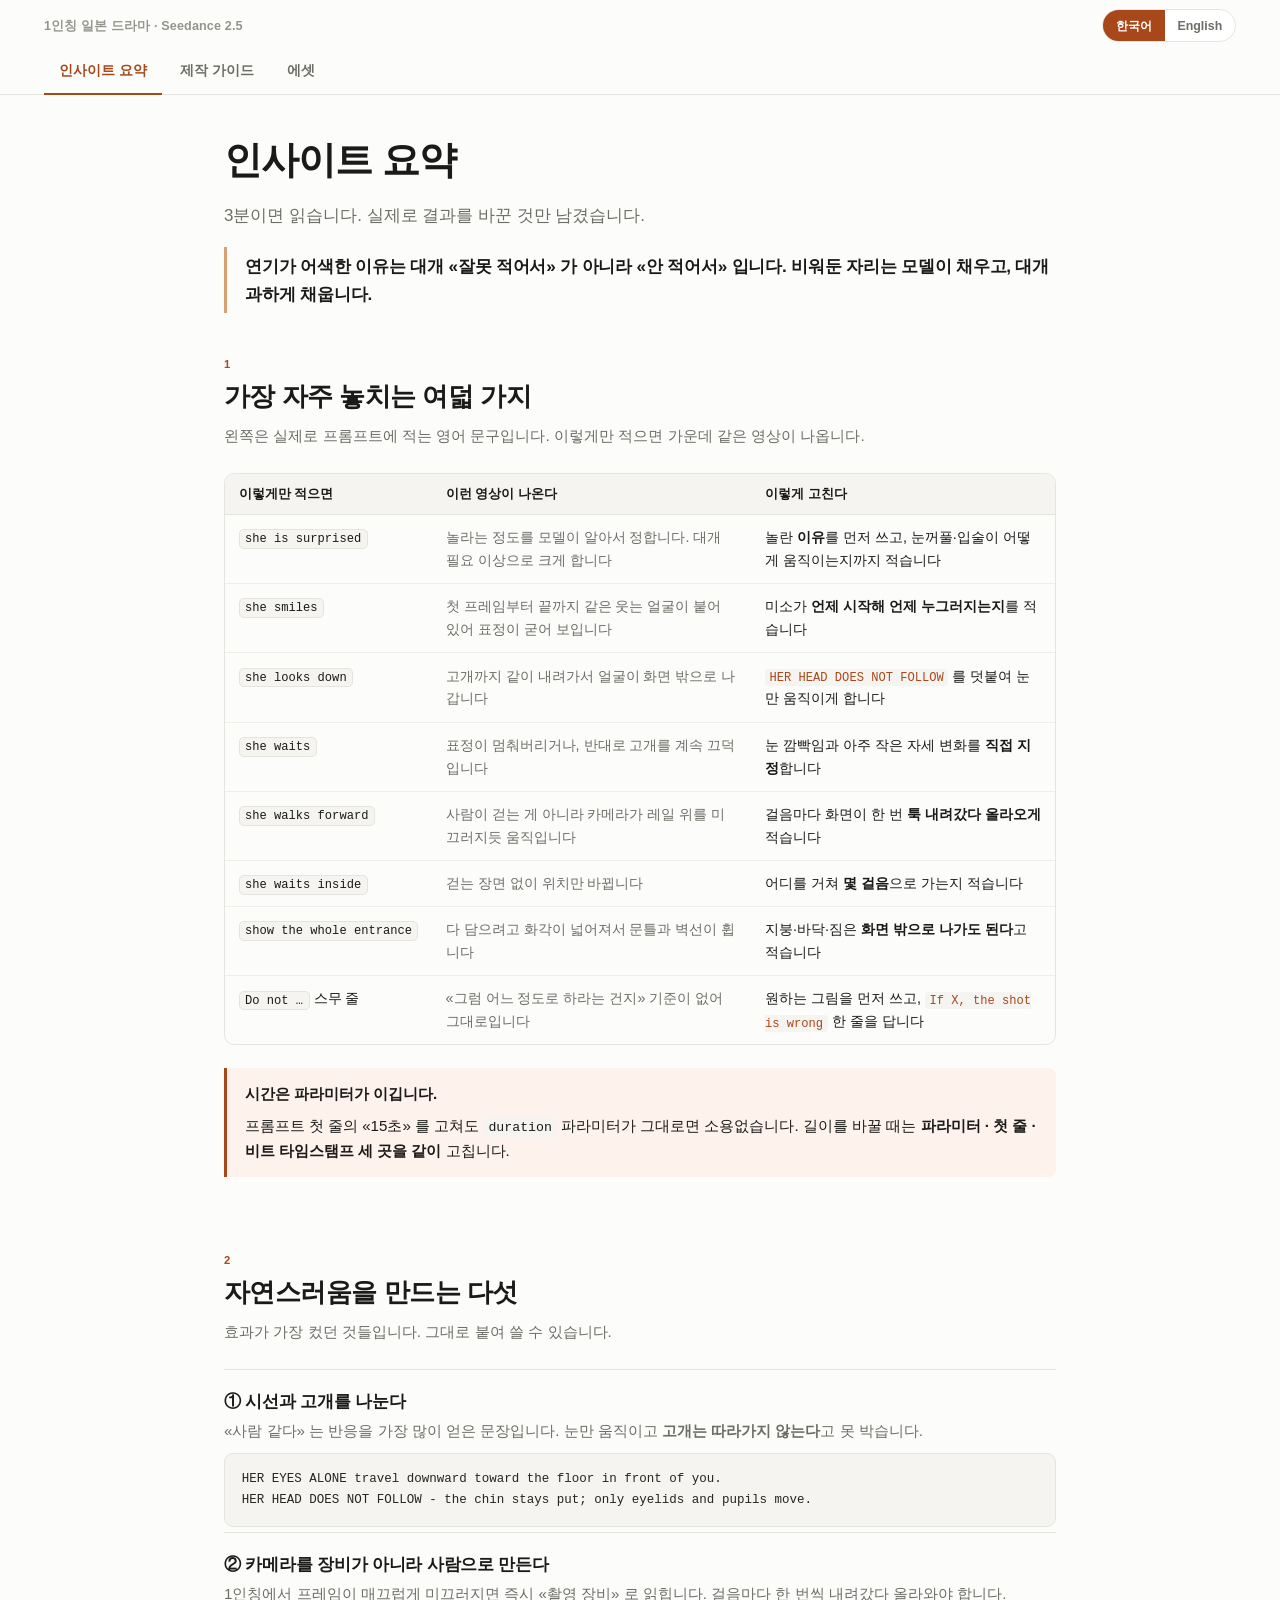
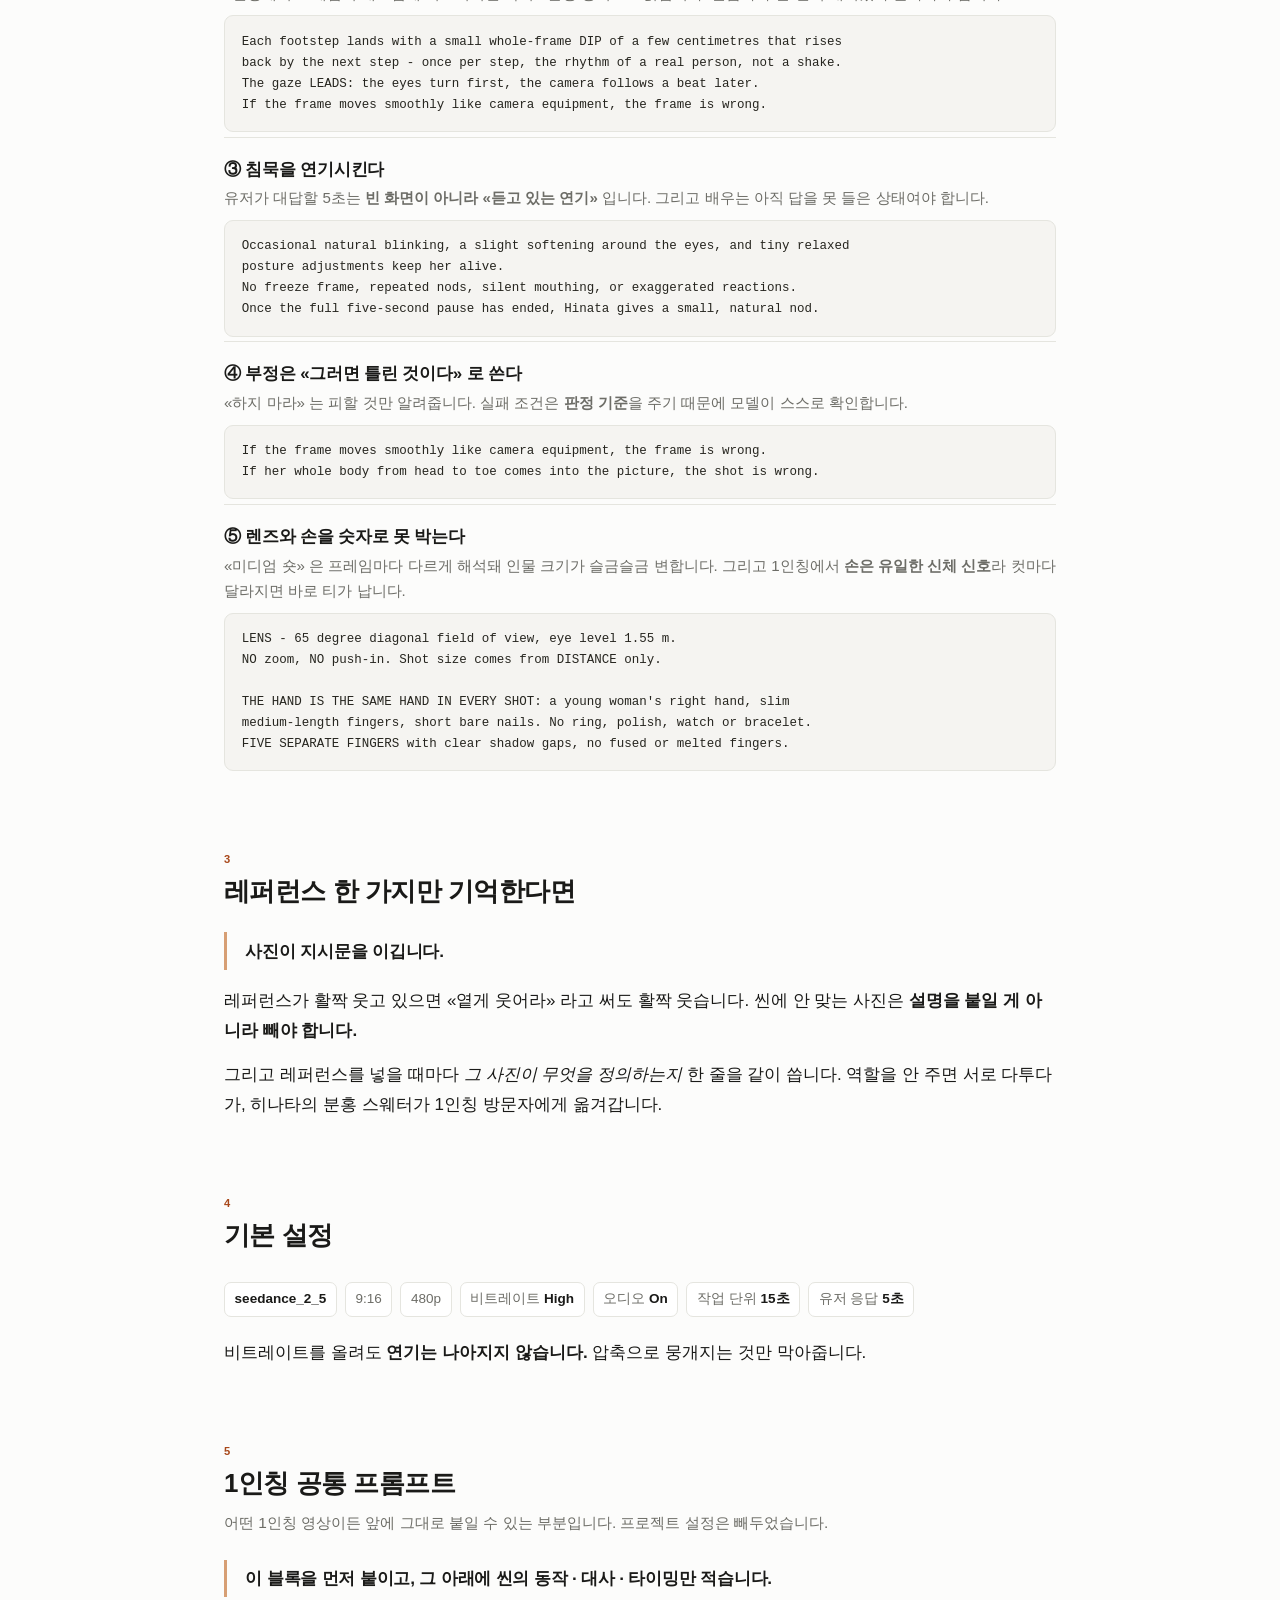
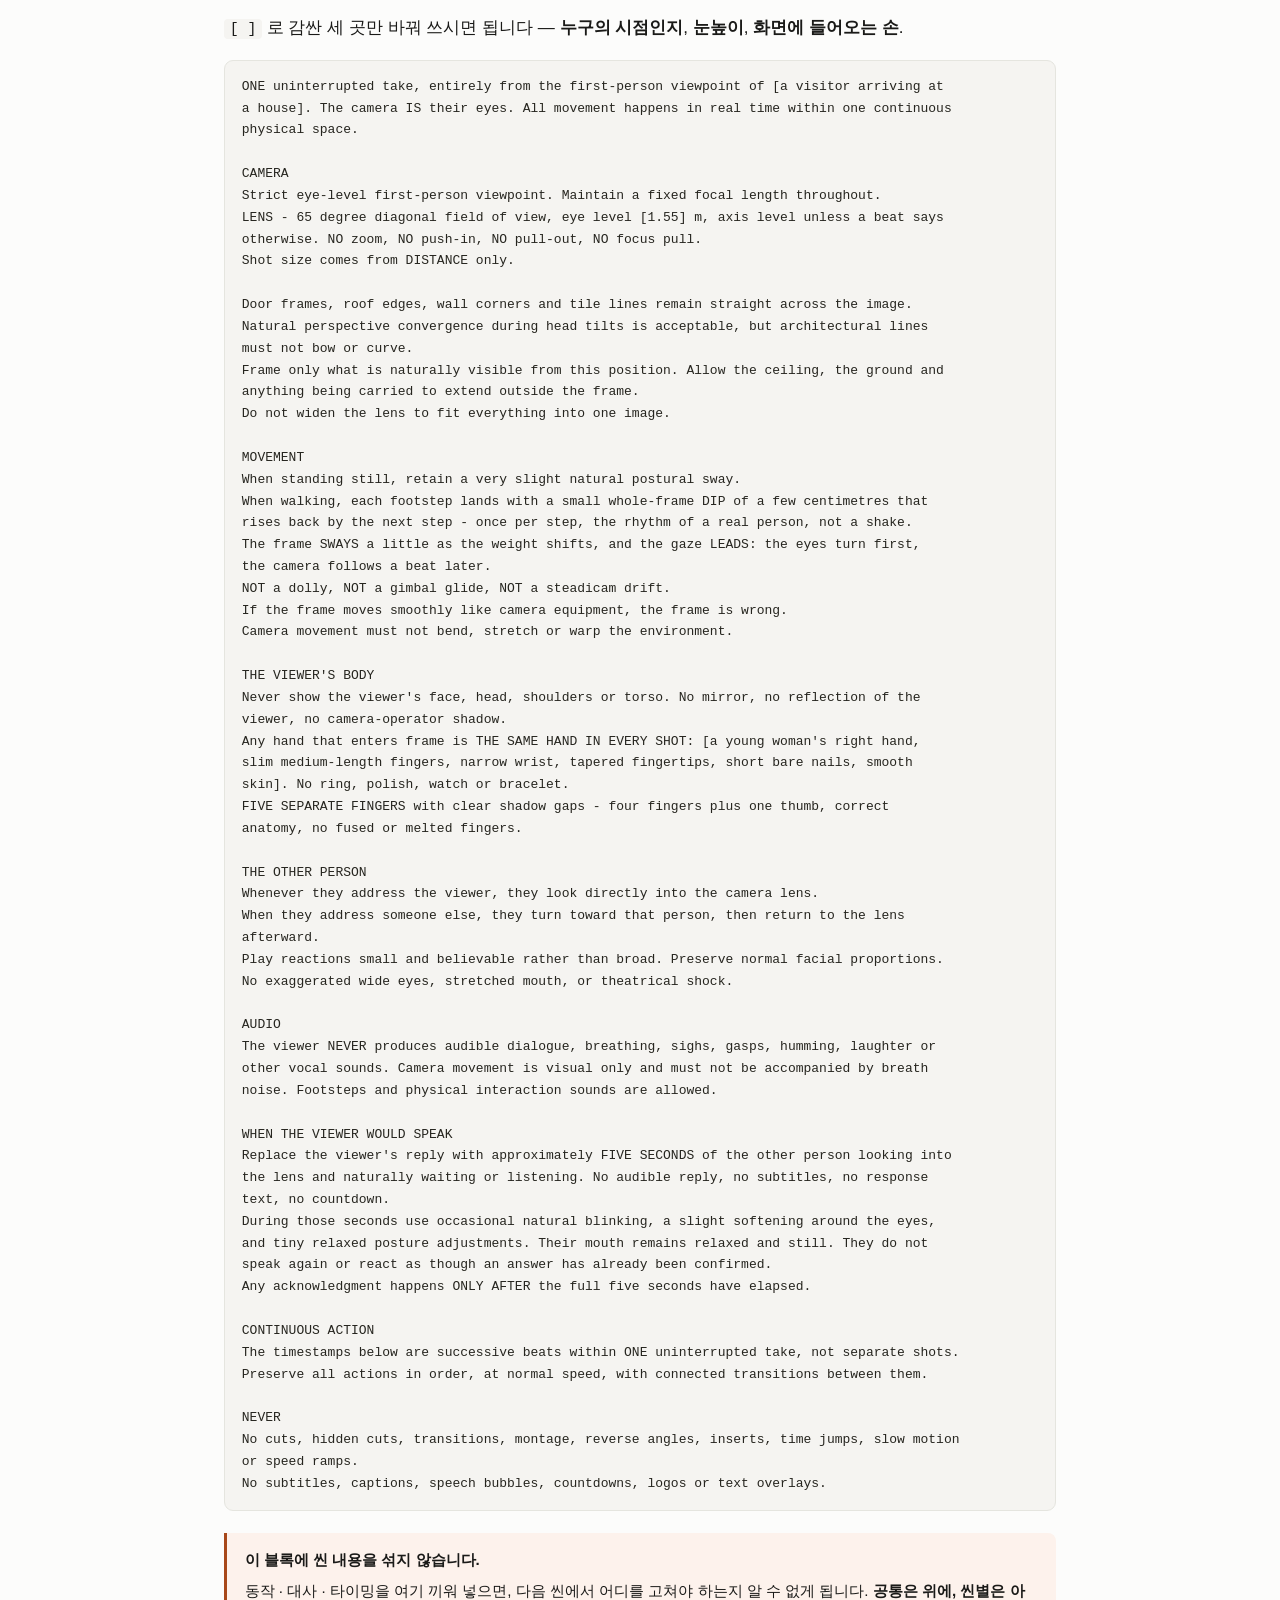
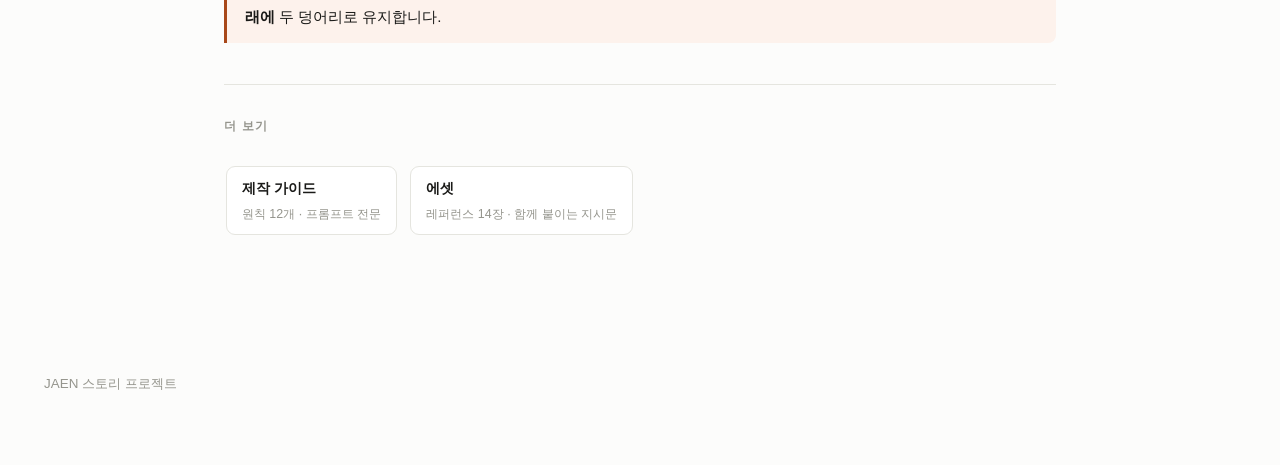
==== commit 4aaf6840: "deploy: jaen-story-guide" ====
--- a/jaen-story-guide/index.html
+++ b/jaen-story-guide/index.html
@@ -5,7 +5,7 @@
 <meta name="viewport" content="width=device-width,initial-scale=1">
 <meta name="robots" content="noindex,nofollow,noarchive">
 <title>인사이트 요약 · 1인칭 일본 드라마</title>
-<link rel="stylesheet" href="style.css">
+<link rel="stylesheet" href="style.css?v=0b988394">
 </head>
 <body>
 
@@ -43,28 +43,44 @@
 <div class="part">
   <span class="part-n">1</span>
   <h2>가장 자주 놓치는 여덟 가지</h2>
-  <p>왼쪽처럼 적으면 가운데가 나옵니다. 오른쪽이 처방입니다.</p>
+  <p>왼쪽은 실제로 프롬프트에 적는 영어 문구입니다.
+  이렇게만 적으면 가운데 같은 영상이 나옵니다.</p>
 </div>
 
 <div class="tw miss"><table>
-<thead><tr><th>이렇게 쓰면</th><th>이렇게 나온다</th><th>대신 이렇게</th></tr></thead>
+<thead><tr><th>이렇게만 적으면</th><th>이런 영상이 나온다</th><th>이렇게 고친다</th></tr></thead>
 <tbody>
-<tr><td>«놀란다»</td><td>놀람의 크기를 모델이 정한다. 크게 정한다</td>
-<td>기대 → 계기 → 작은 반응 → 수습</td></tr>
-<tr><td>«미소를 띤다»</td><td>첫 프레임부터 끝까지 붙어 있어 가면이 된다</td>
-<td>언제 시작하고 누그러지는지</td></tr>
-<tr><td>«아래를 본다»</td><td>고개가 같이 내려가 얼굴이 사라진다</td>
-<td>눈만 움직이고 고개는 그대로</td></tr>
-<tr><td>«기다린다»</td><td>얼어붙거나, 끄덕임을 남발한다</td>
-<td>눈 깜빡임 + 작은 자세 변화</td></tr>
-<tr><td>«걸어간다»</td><td>달리에 올린 것처럼 미끄러진다</td>
-<td>걸음마다 프레임이 한 번 내려갔다 올라온다</td></tr>
-<tr><td>«안에서 기다린다»</td><td>걸음이 없다. 순간이동한다</td>
-<td>경로와 걸음 수를 적는다</td></tr>
-<tr><td>«다 보이게»</td><td>렌즈가 넓어져 문틀과 벽선이 휜다</td>
-<td>프레임 밖으로 나가도 된다고 적는다</td></tr>
-<tr><td>금지문 스무 줄</td><td>기준이 없어 안 고쳐진다</td>
-<td>원하는 그림 먼저, 실패 조건 한 줄</td></tr>
+<tr><td><code>she is surprised</code></td>
+<td>놀라는 정도를 모델이 알아서 정합니다. 대개 필요 이상으로 크게 합니다</td>
+<td>놀란 <strong>이유</strong>를 먼저 쓰고, 눈꺼풀·입술이 어떻게 움직이는지까지 적습니다</td></tr>
+
+<tr><td><code>she smiles</code></td>
+<td>첫 프레임부터 끝까지 같은 웃는 얼굴이 붙어 있어 표정이 굳어 보입니다</td>
+<td>미소가 <strong>언제 시작해 언제 누그러지는지</strong>를 적습니다</td></tr>
+
+<tr><td><code>she looks down</code></td>
+<td>고개까지 같이 내려가서 얼굴이 화면 밖으로 나갑니다</td>
+<td><code>HER HEAD DOES NOT FOLLOW</code> 를 덧붙여 눈만 움직이게 합니다</td></tr>
+
+<tr><td><code>she waits</code></td>
+<td>표정이 멈춰버리거나, 반대로 고개를 계속 끄덕입니다</td>
+<td>눈 깜빡임과 아주 작은 자세 변화를 <strong>직접 지정</strong>합니다</td></tr>
+
+<tr><td><code>she walks forward</code></td>
+<td>사람이 걷는 게 아니라 카메라가 레일 위를 미끄러지듯 움직입니다</td>
+<td>걸음마다 화면이 한 번 <strong>툭 내려갔다 올라오게</strong> 적습니다</td></tr>
+
+<tr><td><code>she waits inside</code></td>
+<td>걷는 장면 없이 위치만 바뀝니다</td>
+<td>어디를 거쳐 <strong>몇 걸음</strong>으로 가는지 적습니다</td></tr>
+
+<tr><td><code>show the whole entrance</code></td>
+<td>다 담으려고 화각이 넓어져서 문틀과 벽선이 휩니다</td>
+<td>지붕·바닥·짐은 <strong>화면 밖으로 나가도 된다</strong>고 적습니다</td></tr>
+
+<tr><td><code>Do not …</code> 스무 줄</td>
+<td>«그럼 어느 정도로 하라는 건지» 기준이 없어 그대로입니다</td>
+<td>원하는 그림을 먼저 쓰고, <code>If X, the shot is wrong</code> 한 줄을 답니다</td></tr>
 </tbody></table></div>
 
 <div class="caution">
@@ -158,6 +174,90 @@
 <p>비트레이트를 올려도 <strong>연기는 나아지지 않습니다.</strong>
 압축으로 뭉개지는 것만 막아줍니다.</p>
 
+
+<div class="part">
+  <span class="part-n">5</span>
+  <h2>1인칭 공통 프롬프트</h2>
+  <p>어떤 1인칭 영상이든 앞에 그대로 붙일 수 있는 부분입니다.
+  프로젝트 설정은 빼두었습니다.</p>
+</div>
+
+<p class="key">이 블록을 먼저 붙이고, 그 아래에 씬의 동작 · 대사 · 타이밍만 적습니다.</p>
+<p><code>[ ]</code> 로 감싼 세 곳만 바꿔 쓰시면 됩니다 —
+<strong>누구의 시점인지</strong>, <strong>눈높이</strong>, <strong>화면에 들어오는 손</strong>.</p>
+
+<pre><code>ONE uninterrupted take, entirely from the first-person viewpoint of [a visitor arriving at
+a house]. The camera IS their eyes. All movement happens in real time within one continuous
+physical space.
+
+CAMERA
+Strict eye-level first-person viewpoint. Maintain a fixed focal length throughout.
+LENS - 65 degree diagonal field of view, eye level [1.55] m, axis level unless a beat says
+otherwise. NO zoom, NO push-in, NO pull-out, NO focus pull.
+Shot size comes from DISTANCE only.
+
+Door frames, roof edges, wall corners and tile lines remain straight across the image.
+Natural perspective convergence during head tilts is acceptable, but architectural lines
+must not bow or curve.
+Frame only what is naturally visible from this position. Allow the ceiling, the ground and
+anything being carried to extend outside the frame.
+Do not widen the lens to fit everything into one image.
+
+MOVEMENT
+When standing still, retain a very slight natural postural sway.
+When walking, each footstep lands with a small whole-frame DIP of a few centimetres that
+rises back by the next step - once per step, the rhythm of a real person, not a shake.
+The frame SWAYS a little as the weight shifts, and the gaze LEADS: the eyes turn first,
+the camera follows a beat later.
+NOT a dolly, NOT a gimbal glide, NOT a steadicam drift.
+If the frame moves smoothly like camera equipment, the frame is wrong.
+Camera movement must not bend, stretch or warp the environment.
+
+THE VIEWER'S BODY
+Never show the viewer's face, head, shoulders or torso. No mirror, no reflection of the
+viewer, no camera-operator shadow.
+Any hand that enters frame is THE SAME HAND IN EVERY SHOT: [a young woman's right hand,
+slim medium-length fingers, narrow wrist, tapered fingertips, short bare nails, smooth
+skin]. No ring, polish, watch or bracelet.
+FIVE SEPARATE FINGERS with clear shadow gaps - four fingers plus one thumb, correct
+anatomy, no fused or melted fingers.
+
+THE OTHER PERSON
+Whenever they address the viewer, they look directly into the camera lens.
+When they address someone else, they turn toward that person, then return to the lens
+afterward.
+Play reactions small and believable rather than broad. Preserve normal facial proportions.
+No exaggerated wide eyes, stretched mouth, or theatrical shock.
+
+AUDIO
+The viewer NEVER produces audible dialogue, breathing, sighs, gasps, humming, laughter or
+other vocal sounds. Camera movement is visual only and must not be accompanied by breath
+noise. Footsteps and physical interaction sounds are allowed.
+
+WHEN THE VIEWER WOULD SPEAK
+Replace the viewer's reply with approximately FIVE SECONDS of the other person looking into
+the lens and naturally waiting or listening. No audible reply, no subtitles, no response
+text, no countdown.
+During those seconds use occasional natural blinking, a slight softening around the eyes,
+and tiny relaxed posture adjustments. Their mouth remains relaxed and still. They do not
+speak again or react as though an answer has already been confirmed.
+Any acknowledgment happens ONLY AFTER the full five seconds have elapsed.
+
+CONTINUOUS ACTION
+The timestamps below are successive beats within ONE uninterrupted take, not separate shots.
+Preserve all actions in order, at normal speed, with connected transitions between them.
+
+NEVER
+No cuts, hidden cuts, transitions, montage, reverse angles, inserts, time jumps, slow motion
+or speed ramps.
+No subtitles, captions, speech bubbles, countdowns, logos or text overlays.</code></pre>
+
+<div class="caution">
+  <span class="lbl">이 블록에 씬 내용을 섞지 않습니다.</span>
+  <p>동작 · 대사 · 타이밍을 여기 끼워 넣으면, 다음 씬에서 어디를 고쳐야 하는지 알 수 없게 됩니다.
+  <strong>공통은 위에, 씬별은 아래에</strong> 두 덩어리로 유지합니다.</p>
+</div>
+
 <hr style="margin-top:2.6rem">
 
 <h4>더 보기</h4>
@@ -186,24 +286,39 @@
 </div>
 
 <div class="tw miss"><table>
-<thead><tr><th>Write this</th><th>You get this</th><th>Write this instead</th></tr></thead>
+<thead><tr><th>Write only this</th><th>And you get this</th><th>Fix it like this</th></tr></thead>
 <tbody>
-<tr><td>“she is surprised”</td><td>the model picks the size of the surprise — large</td>
-<td>expectation → trigger → small reaction → recovery</td></tr>
-<tr><td>“she smiles”</td><td>on from frame one to the end; reads as a mask</td>
-<td>when it begins and when it softens</td></tr>
-<tr><td>“she looks down”</td><td>the head follows and the face leaves frame</td>
-<td>eyes move, head explicitly does not</td></tr>
-<tr><td>“she waits”</td><td>she locks up, or manufactures nods</td>
-<td>blinking plus tiny posture shifts</td></tr>
-<tr><td>“walk forward”</td><td>a smooth glide, as if on a dolly</td>
-<td>the frame dips once per footstep</td></tr>
-<tr><td>“she waits inside”</td><td>no steps — she teleports</td>
-<td>write the route and the number of steps</td></tr>
-<tr><td>“show everything”</td><td>the lens widens; door frames bow</td>
-<td>say things may leave the frame</td></tr>
-<tr><td>twenty lines of “do not”</td><td>no reference point, so nothing improves</td>
-<td>wanted image first, then one failure condition</td></tr>
+<tr><td><code>she is surprised</code></td>
+<td>The model decides how big the surprise is — usually bigger than you wanted</td>
+<td>Write <strong>why</strong> she is surprised, then how the eyelids and lips move</td></tr>
+
+<tr><td><code>she smiles</code></td>
+<td>The same smile sits on her face from the first frame to the last, so it reads as frozen</td>
+<td>Write <strong>when it begins and when it softens</strong></td></tr>
+
+<tr><td><code>she looks down</code></td>
+<td>The head goes down with the eyes and the face leaves the frame</td>
+<td>Add <code>HER HEAD DOES NOT FOLLOW</code> so only the eyes move</td></tr>
+
+<tr><td><code>she waits</code></td>
+<td>Her face stops dead, or she nods over and over instead</td>
+<td><strong>Specify</strong> the blinking and the tiny postural shifts</td></tr>
+
+<tr><td><code>she walks forward</code></td>
+<td>The camera glides along a rail instead of a person walking</td>
+<td>Make the frame <strong>dip once per footstep</strong> and rise back</td></tr>
+
+<tr><td><code>she waits inside</code></td>
+<td>Her position changes with no walking in between</td>
+<td>Write the route and <strong>how many steps</strong> it takes</td></tr>
+
+<tr><td><code>show the whole entrance</code></td>
+<td>The lens widens to fit it all, and door frames and wall lines bow</td>
+<td>Say the roof, floor and luggage <strong>may leave the frame</strong></td></tr>
+
+<tr><td>twenty lines of <code>Do not …</code></td>
+<td>No reference point for “then how much?”, so nothing changes</td>
+<td>Describe the wanted image first, then one <code>If X, the shot is wrong</code></td></tr>
 </tbody></table></div>
 
 <div class="caution">
@@ -300,6 +415,92 @@
 <p>Raising the bitrate <strong>does not improve the acting.</strong>
 It only prevents compression mush.</p>
 
+
+<div class="part">
+  <span class="part-n">5</span>
+  <h2>Reusable first-person block</h2>
+  <p>Paste this at the top of any first-person video prompt. Project-specific setup has been
+  stripped out.</p>
+</div>
+
+<p class="key">Attach this block first, then write only the scene's action, dialogue and
+timing underneath it.</p>
+<p>Only the three <code>[ ]</code> spots need changing —
+<strong>whose viewpoint</strong>, <strong>eye height</strong>, and
+<strong>the hand that enters frame</strong>.</p>
+
+<pre><code>ONE uninterrupted take, entirely from the first-person viewpoint of [a visitor arriving at
+a house]. The camera IS their eyes. All movement happens in real time within one continuous
+physical space.
+
+CAMERA
+Strict eye-level first-person viewpoint. Maintain a fixed focal length throughout.
+LENS - 65 degree diagonal field of view, eye level [1.55] m, axis level unless a beat says
+otherwise. NO zoom, NO push-in, NO pull-out, NO focus pull.
+Shot size comes from DISTANCE only.
+
+Door frames, roof edges, wall corners and tile lines remain straight across the image.
+Natural perspective convergence during head tilts is acceptable, but architectural lines
+must not bow or curve.
+Frame only what is naturally visible from this position. Allow the ceiling, the ground and
+anything being carried to extend outside the frame.
+Do not widen the lens to fit everything into one image.
+
+MOVEMENT
+When standing still, retain a very slight natural postural sway.
+When walking, each footstep lands with a small whole-frame DIP of a few centimetres that
+rises back by the next step - once per step, the rhythm of a real person, not a shake.
+The frame SWAYS a little as the weight shifts, and the gaze LEADS: the eyes turn first,
+the camera follows a beat later.
+NOT a dolly, NOT a gimbal glide, NOT a steadicam drift.
+If the frame moves smoothly like camera equipment, the frame is wrong.
+Camera movement must not bend, stretch or warp the environment.
+
+THE VIEWER'S BODY
+Never show the viewer's face, head, shoulders or torso. No mirror, no reflection of the
+viewer, no camera-operator shadow.
+Any hand that enters frame is THE SAME HAND IN EVERY SHOT: [a young woman's right hand,
+slim medium-length fingers, narrow wrist, tapered fingertips, short bare nails, smooth
+skin]. No ring, polish, watch or bracelet.
+FIVE SEPARATE FINGERS with clear shadow gaps - four fingers plus one thumb, correct
+anatomy, no fused or melted fingers.
+
+THE OTHER PERSON
+Whenever they address the viewer, they look directly into the camera lens.
+When they address someone else, they turn toward that person, then return to the lens
+afterward.
+Play reactions small and believable rather than broad. Preserve normal facial proportions.
+No exaggerated wide eyes, stretched mouth, or theatrical shock.
+
+AUDIO
+The viewer NEVER produces audible dialogue, breathing, sighs, gasps, humming, laughter or
+other vocal sounds. Camera movement is visual only and must not be accompanied by breath
+noise. Footsteps and physical interaction sounds are allowed.
+
+WHEN THE VIEWER WOULD SPEAK
+Replace the viewer's reply with approximately FIVE SECONDS of the other person looking into
+the lens and naturally waiting or listening. No audible reply, no subtitles, no response
+text, no countdown.
+During those seconds use occasional natural blinking, a slight softening around the eyes,
+and tiny relaxed posture adjustments. Their mouth remains relaxed and still. They do not
+speak again or react as though an answer has already been confirmed.
+Any acknowledgment happens ONLY AFTER the full five seconds have elapsed.
+
+CONTINUOUS ACTION
+The timestamps below are successive beats within ONE uninterrupted take, not separate shots.
+Preserve all actions in order, at normal speed, with connected transitions between them.
+
+NEVER
+No cuts, hidden cuts, transitions, montage, reverse angles, inserts, time jumps, slow motion
+or speed ramps.
+No subtitles, captions, speech bubbles, countdowns, logos or text overlays.</code></pre>
+
+<div class="caution">
+  <span class="lbl">Do not mix scene content into this block.</span>
+  <p>Fold action, dialogue and timing in here and you lose track of what to change on the next
+  scene. Keep two chunks: <strong>shared on top, scene-specific underneath.</strong></p>
+</div>
+
 <hr style="margin-top:2.6rem">
 
 <h4>Read more</h4>
@@ -318,6 +519,6 @@
   <p class="en">JAEN story project</p>
 </footer>
 
-<script src="app.js"></script>
+<script src="app.js?v=6fe20315"></script>
 </body>
 </html>
--- a/jaen-story-guide/style.css
+++ b/jaen-story-guide/style.css
@@ -111,6 +111,8 @@
 
 @media (min-width:1080px){
   .shell{grid-template-columns:216px minmax(0,1fr); gap:3.4rem}
+  /* 목차가 없는 요약 페이지는 2열로 가면 본문이 216px 열에 갇힌다 */
+  .shell.solo{grid-template-columns:minmax(0,1fr); gap:0}
   .sidetoc{
     position:sticky; top:calc(var(--bar-h) + 1.6rem); align-self:start;
     max-height:calc(100vh - var(--bar-h) - 3.5rem); overflow-y:auto;
@@ -250,12 +252,16 @@
 .shell.solo{display:block; max-width:880px}
 .shell.solo article{max-width:none}
 
-/* 「이렇게 쓰면 → 이렇게 나온다 → 대신」 */
-.miss table{min-width:560px; font-size:.9rem}
-.miss td:first-child{white-space:nowrap; font-weight:600}
+/* 「이렇게 쓰면 → 이렇게 나온다 → 이렇게 고친다」 */
+.miss table{min-width:660px; font-size:.895rem}
+.miss td{padding-top:.7rem; padding-bottom:.7rem}
+.miss td:first-child{white-space:nowrap}
+.miss td:first-child code{
+  background:var(--code-bg); border:1px solid var(--line); border-radius:5px;
+  padding:.16em .45em; font-size:.845em; color:var(--fg);
+}
 .miss td:nth-child(2){color:var(--muted)}
-.miss td:last-child{font-weight:600}
-.miss .arrow{color:var(--faint); padding:0 .1rem}
+.miss td:last-child code{font-size:.845em; color:var(--accent); background:var(--code-bg)}
 
 /* 요약의 원칙 항목 */
 .pick{border-top:1px solid var(--line); padding:1.25rem 0 .3rem; margin:0}
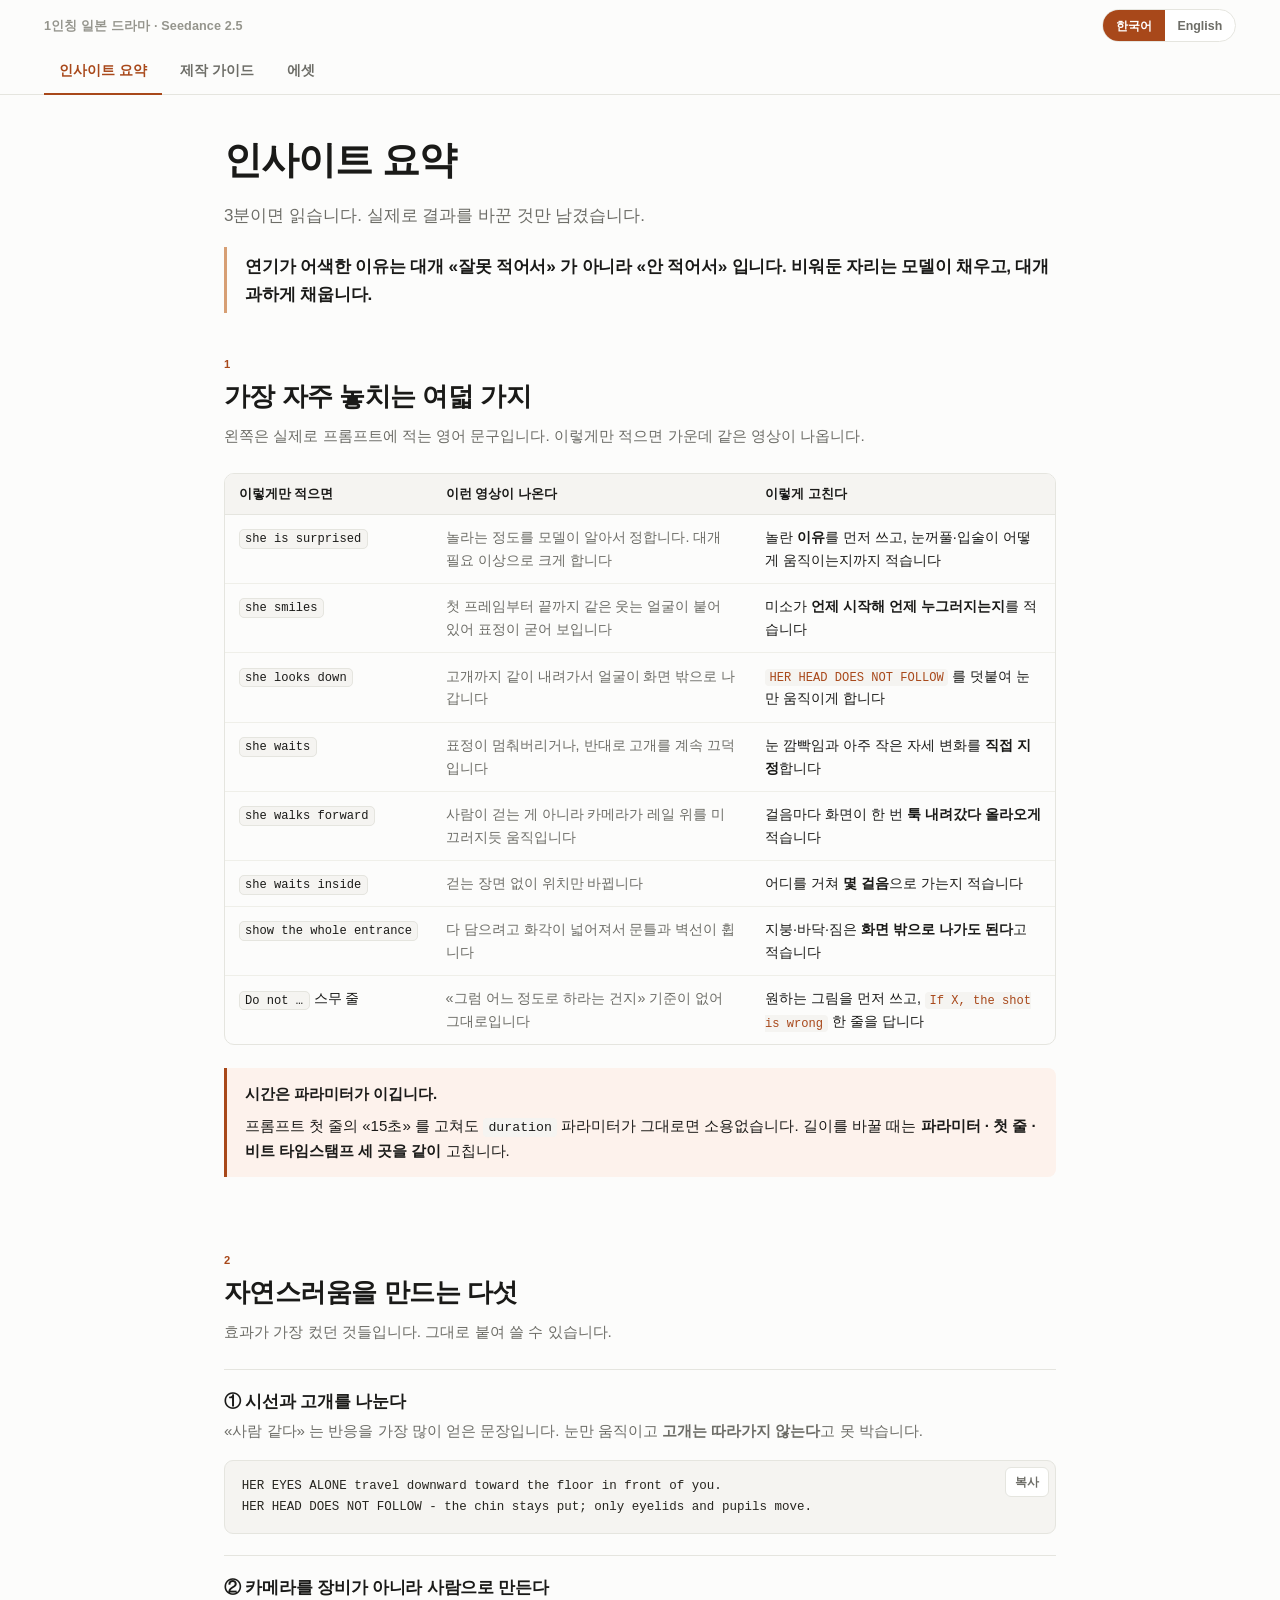
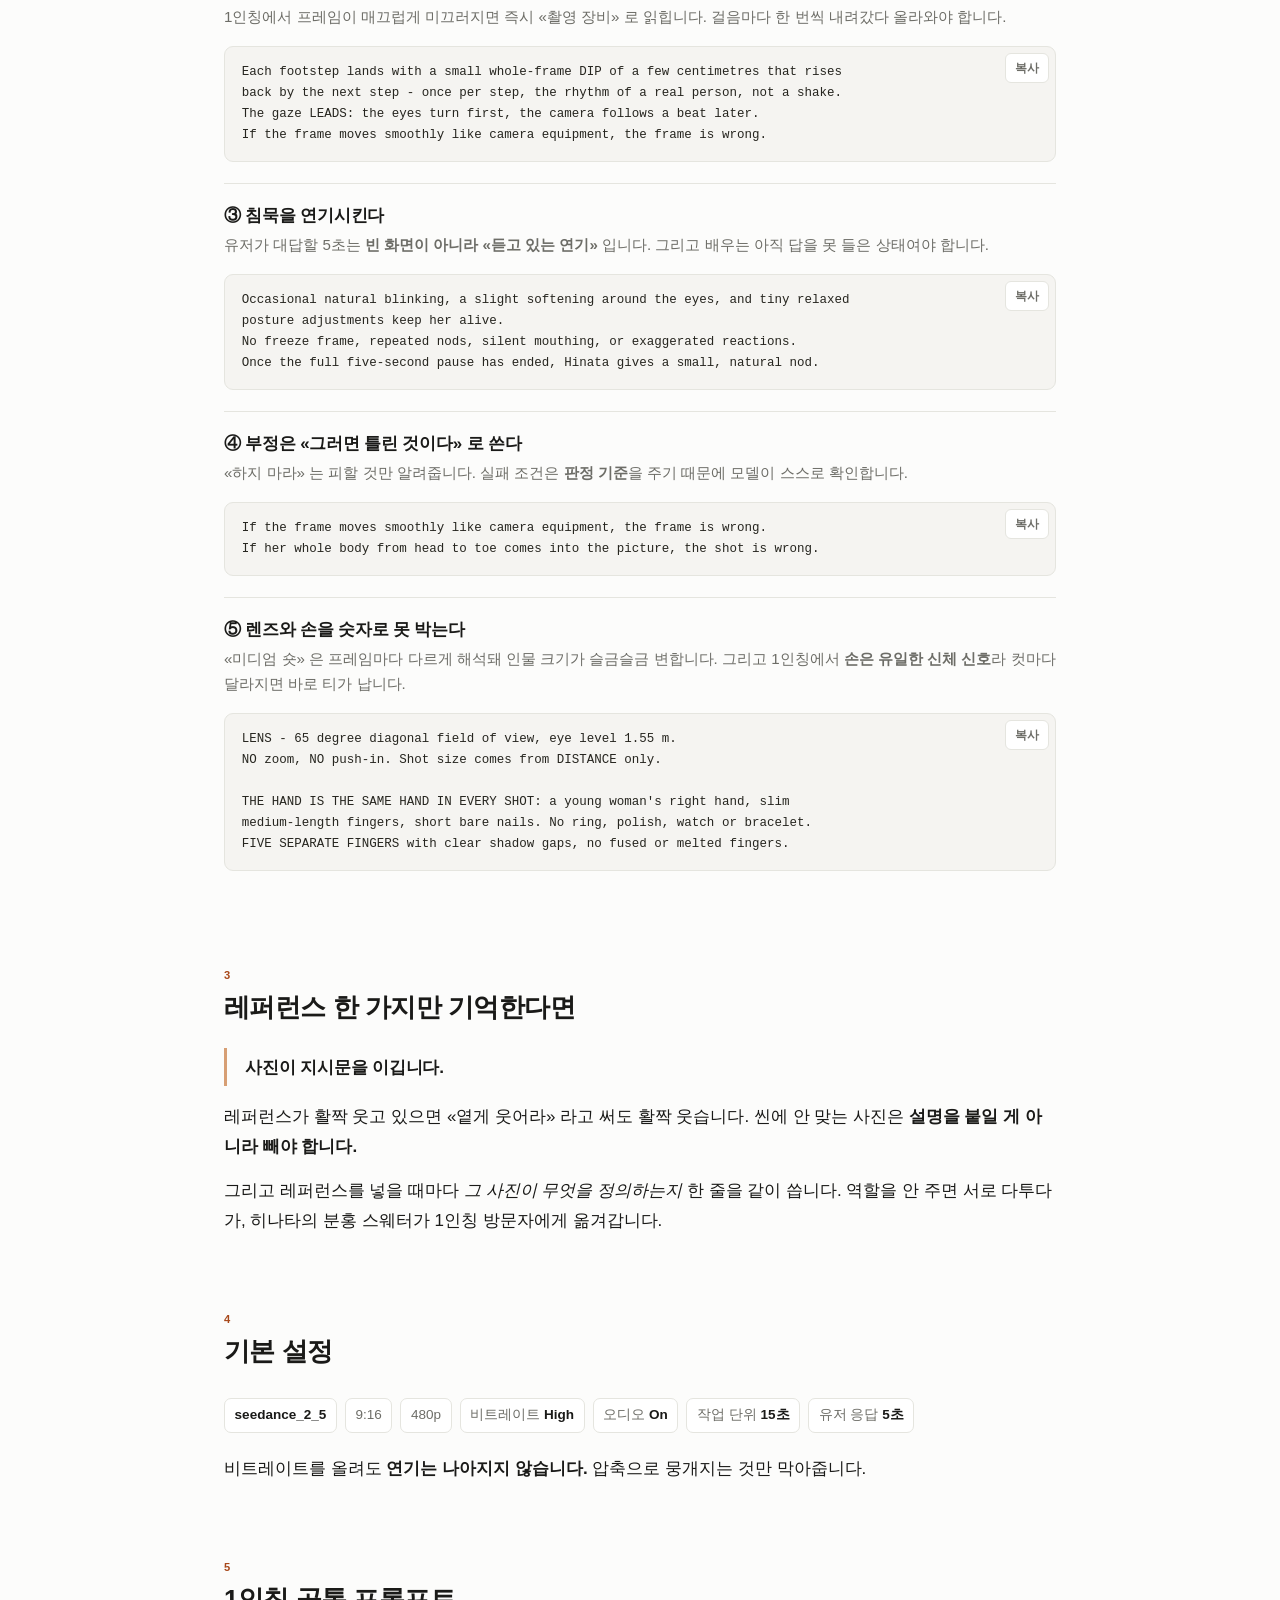
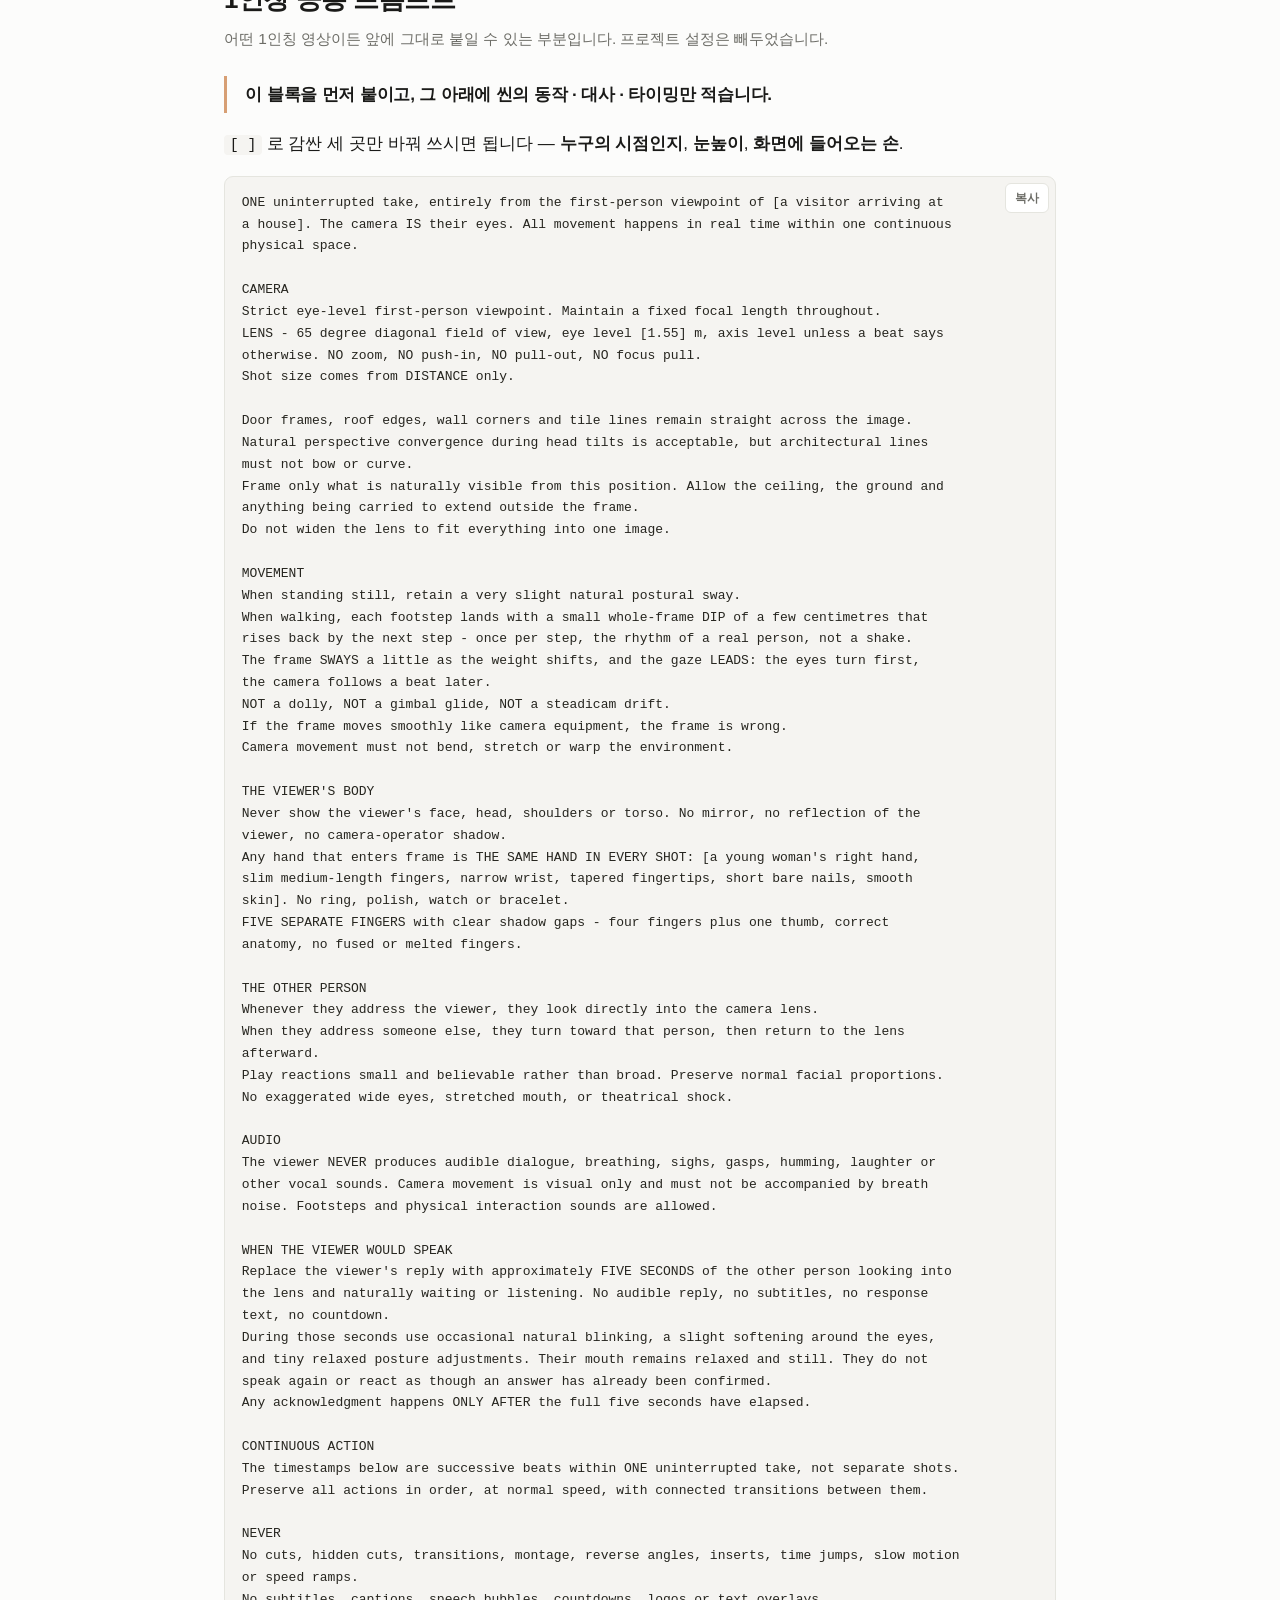
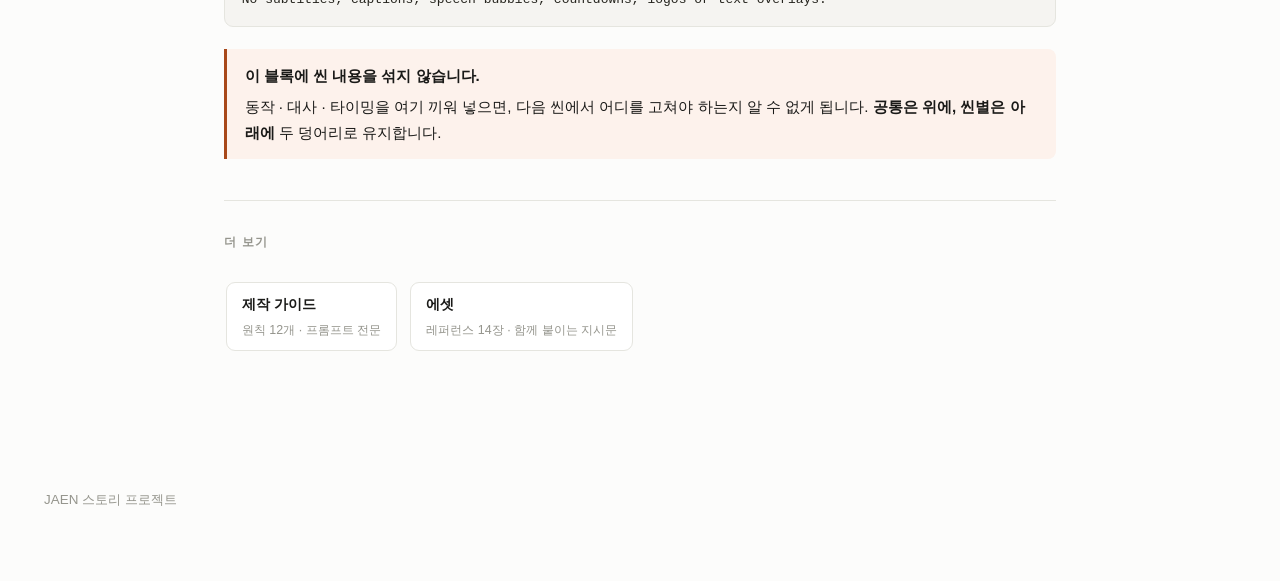
==== commit 13339af0: "deploy: jaen-story-guide" ====
--- a/jaen-story-guide/index.html
+++ b/jaen-story-guide/index.html
@@ -5,7 +5,7 @@
 <meta name="viewport" content="width=device-width,initial-scale=1">
 <meta name="robots" content="noindex,nofollow,noarchive">
 <title>인사이트 요약 · 1인칭 일본 드라마</title>
-<link rel="stylesheet" href="style.css?v=0b988394">
+<link rel="stylesheet" href="style.css?v=eaab6bbb">
 </head>
 <body>
 
@@ -275,14 +275,15 @@
 <p class="lede">A three-minute read. Only what actually changed the results.</p>
 
 <p class="key">Acting usually goes wrong not because you wrote it badly, but because
-<strong>you did not write it at all.</strong> The model fills whatever you leave blank,
-and it fills it large.</p>
+<strong>you never wrote it at all.</strong> The model fills in whatever you leave blank —
+and it almost always overdoes it.</p>
 
 
 <div class="part">
   <span class="part-n">1</span>
-  <h2>The eight things most often missed</h2>
-  <p>Write the left and you get the middle. The right is the fix.</p>
+  <h2>The eight things people miss most</h2>
+  <p>The left column is what you actually type into the prompt. Write only that,
+  and the middle column is what comes back.</p>
 </div>
 
 <div class="tw miss"><table>
@@ -317,8 +318,8 @@
 <td>Say the roof, floor and luggage <strong>may leave the frame</strong></td></tr>
 
 <tr><td>twenty lines of <code>Do not …</code></td>
-<td>No reference point for “then how much?”, so nothing changes</td>
-<td>Describe the wanted image first, then one <code>If X, the shot is wrong</code></td></tr>
+<td>It never answers “then how much?”, so nothing actually changes</td>
+<td>Describe the shot you want first, then add one <code>If X, the shot is wrong</code></td></tr>
 </tbody></table></div>
 
 <div class="caution">
@@ -331,8 +332,8 @@
 
 <div class="part">
   <span class="part-n">2</span>
-  <h2>Five that make it natural</h2>
-  <p>The highest-impact ones. Paste them as they are.</p>
+  <h2>Five that make it look natural</h2>
+  <p>These made the biggest difference. Paste them as they are.</p>
 </div>
 
 <div class="pick">
@@ -355,8 +356,8 @@
 
 <div class="pick">
 <h3>③ Make the silence a performance</h3>
-<p>The five seconds the user answers in are <strong>not empty frames — they are the
-performance of listening.</strong> And the actor must not have heard an answer yet.</p>
+<p>The five seconds where the viewer would be answering are <strong>not empty frames — they
+are the performance of listening.</strong> And the actor must not have heard an answer yet.</p>
 <pre><code>Occasional natural blinking, a slight softening around the eyes, and tiny relaxed
 posture adjustments keep her alive.
 No freeze frame, repeated nods, silent mouthing, or exaggerated reactions.
@@ -373,7 +374,7 @@
 
 <div class="pick">
 <h3>⑤ Pin the lens and the hand with numbers</h3>
-<p>“Medium shot” is read differently frame to frame, so the character drifts in size.
+<p>“Medium shot” gets read differently from shot to shot, so the character drifts in size.
 And in first person <strong>the hand is your only body signal</strong> — if it changes
 between shots, everyone notices.</p>
 <pre><code>LENS - 65 degree diagonal field of view, eye level 1.55 m.
@@ -413,7 +414,7 @@
 <li>user response <b>5 s</b></li>
 </ul>
 <p>Raising the bitrate <strong>does not improve the acting.</strong>
-It only prevents compression mush.</p>
+It only keeps the image from turning to mush.</p>
 
 
 <div class="part">
@@ -519,6 +520,6 @@
   <p class="en">JAEN story project</p>
 </footer>
 
-<script src="app.js?v=6fe20315"></script>
+<script src="app.js?v=ead87756"></script>
 </body>
 </html>
--- a/jaen-story-guide/style.css
+++ b/jaen-story-guide/style.css
@@ -203,6 +203,26 @@
 details[open] summary::before{transform:rotate(90deg)}
 summary:hover{color:var(--fg)}
 details pre{margin:0; border:0; border-top:1px solid var(--line); border-radius:0}
+
+/* ── 복사 버튼 (app.js 가 pre 마다 만들어 넣는다) ── */
+.pre-wrap{position:relative; margin:1rem 0}
+.pre-wrap pre{margin:0; padding-right:4.6rem}
+details .pre-wrap{margin:0}
+.copy{
+  position:absolute; top:.45rem; right:.45rem;
+  appearance:none; cursor:pointer; font:inherit;
+  font-size:.72rem; font-weight:700; letter-spacing:.02em;
+  padding:.24rem .55rem; border-radius:6px;
+  border:1px solid var(--line); background:var(--card); color:var(--muted);
+  transition:color .14s, border-color .14s, background .14s;
+}
+.copy:hover{color:var(--accent); border-color:var(--accent)}
+.copy:active{transform:translateY(1px)}
+.copy.done{color:#fff; background:var(--accent); border-color:var(--accent)}
+.copy .lbl-done{display:none}
+.copy.done .lbl-idle{display:none}
+.copy.done .lbl-done{display:inline}
+@media print{.copy{display:none}}
 
 /* ═══════════ 표 ═══════════ */
 .tw{overflow-x:auto; margin:1.1rem 0; -webkit-overflow-scrolling:touch;
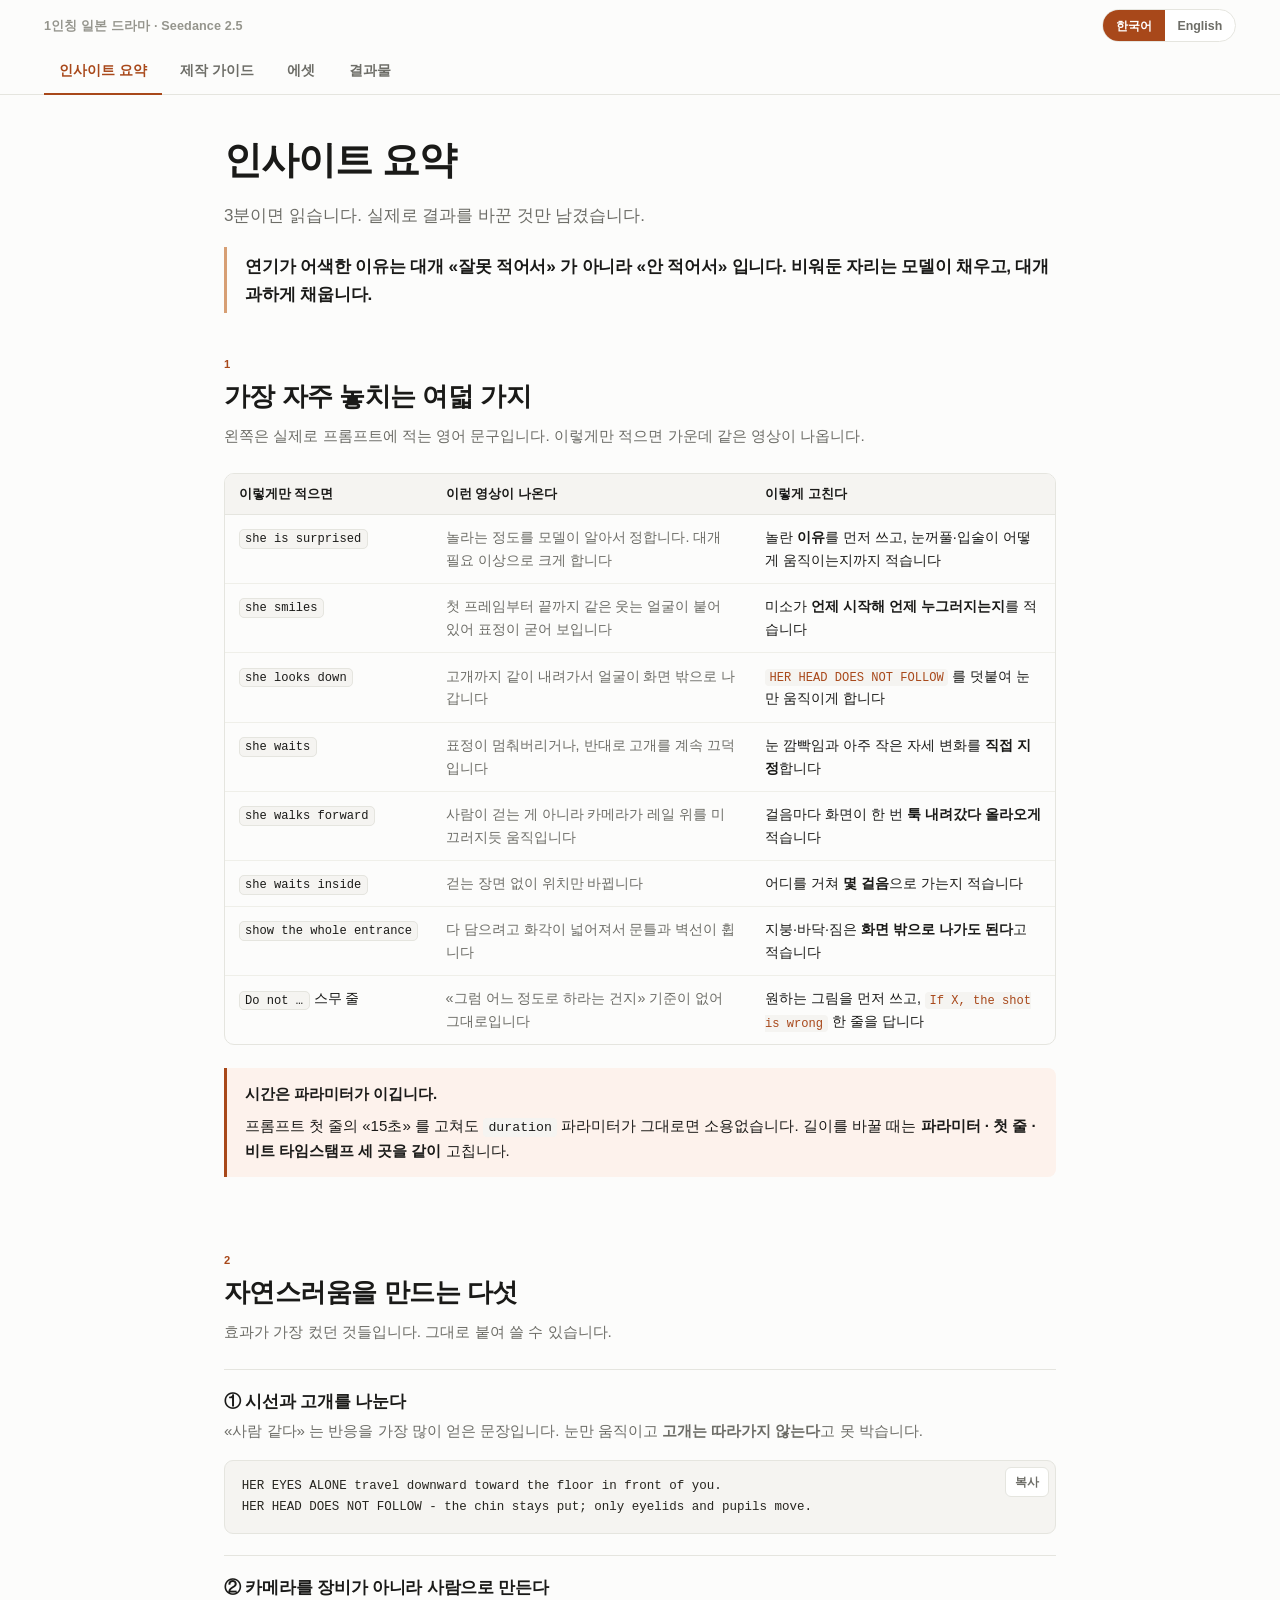
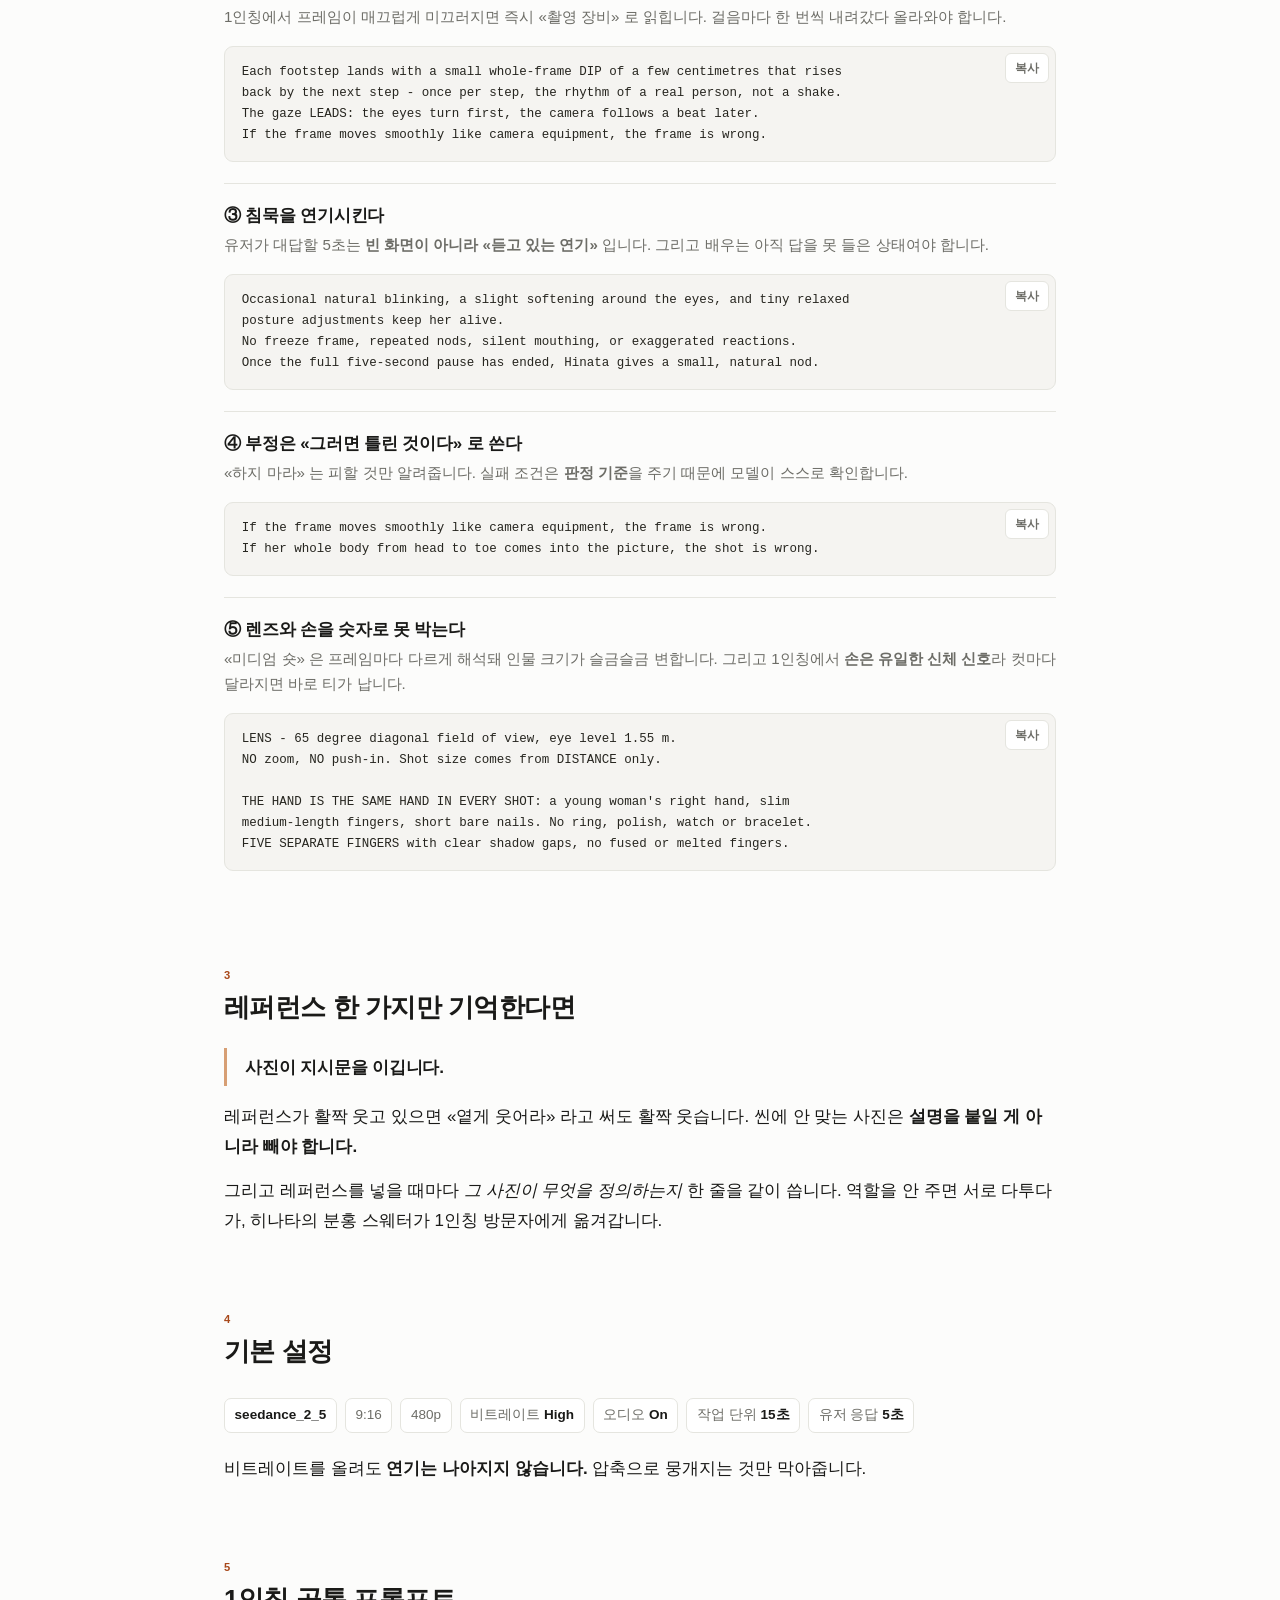
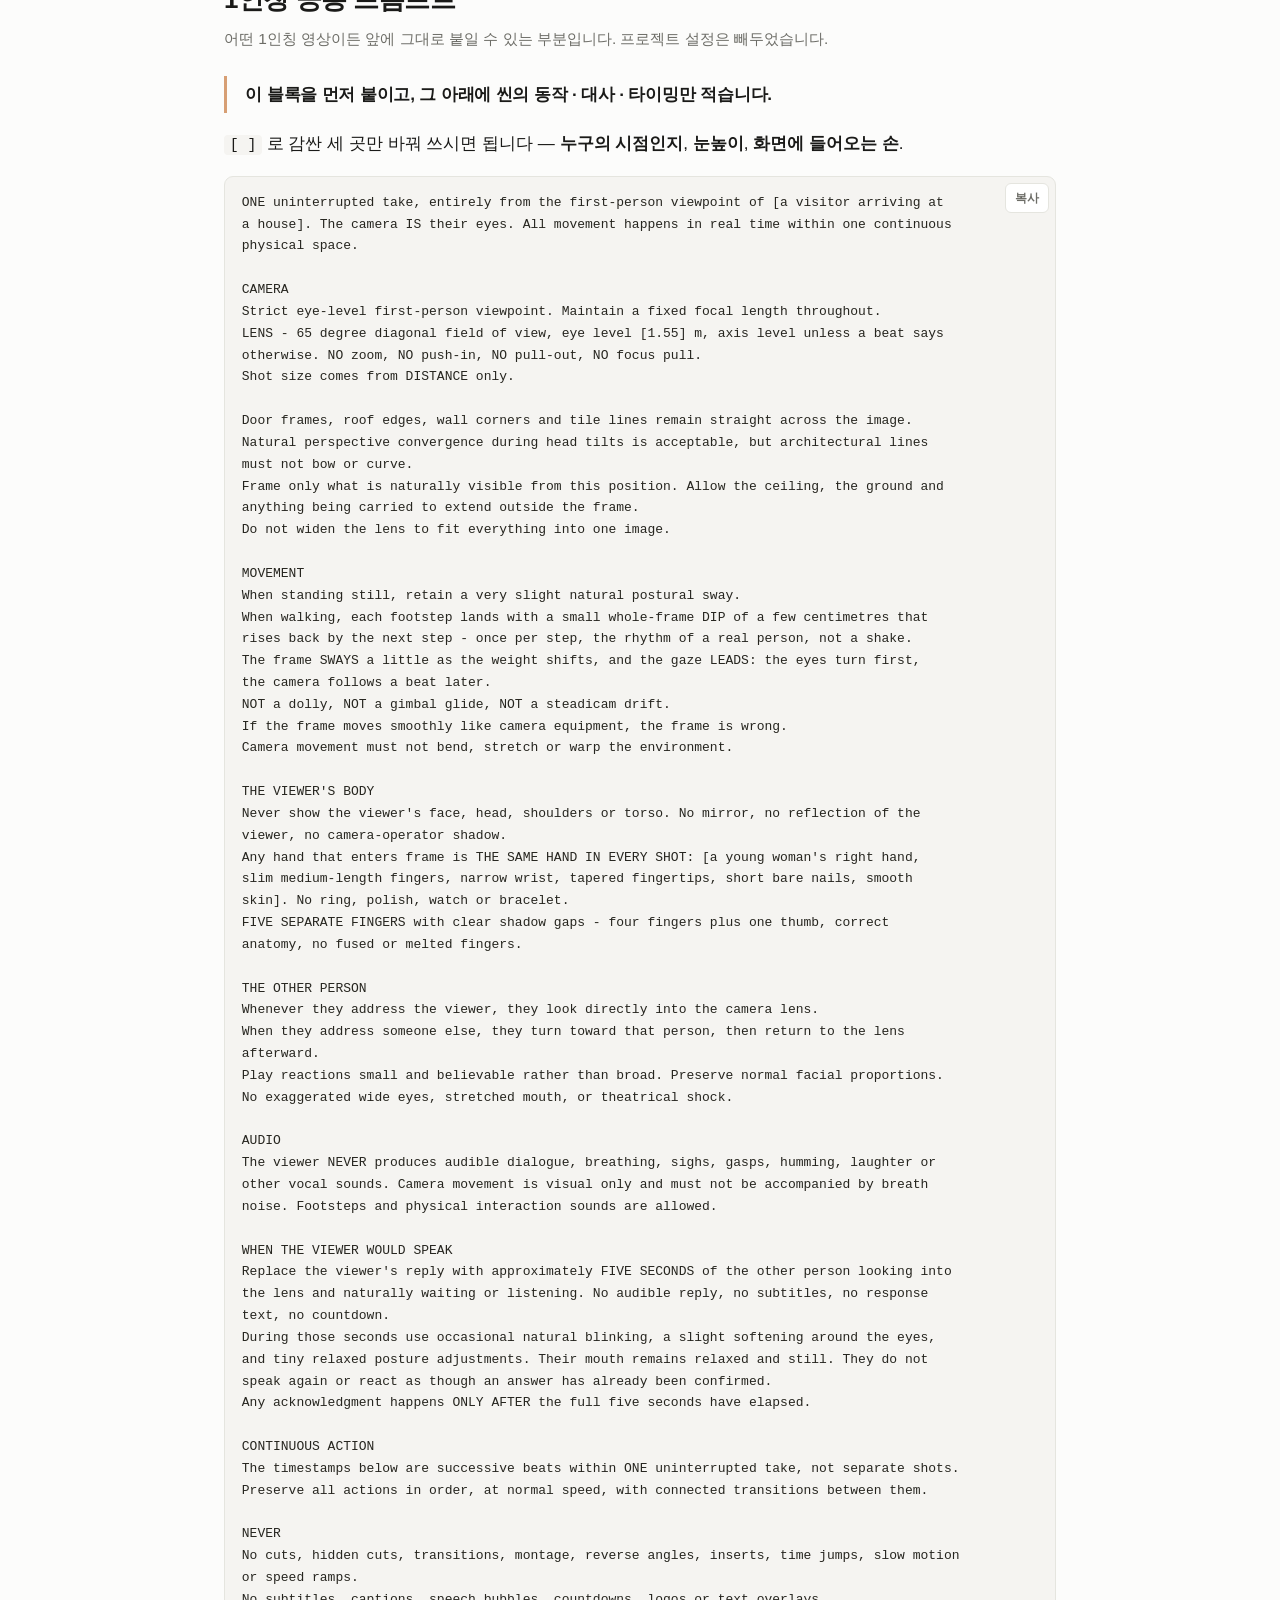
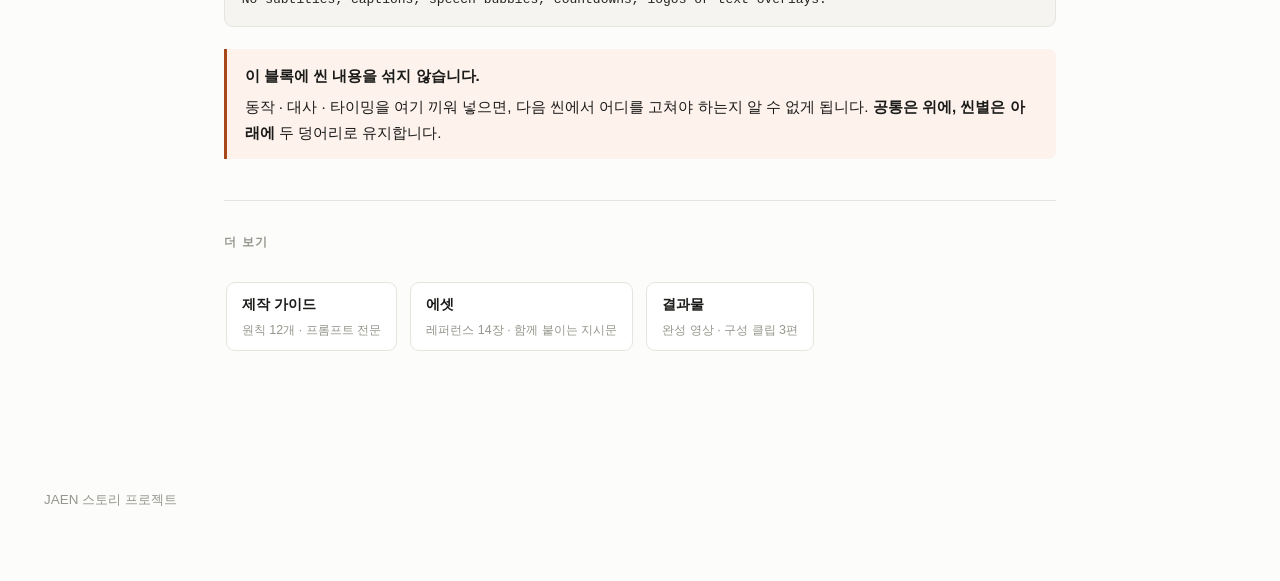
==== commit 210b35a5: "deploy: jaen-story-guide" ====
--- a/jaen-story-guide/index.html
+++ b/jaen-story-guide/index.html
@@ -5,7 +5,7 @@
 <meta name="viewport" content="width=device-width,initial-scale=1">
 <meta name="robots" content="noindex,nofollow,noarchive">
 <title>인사이트 요약 · 1인칭 일본 드라마</title>
-<link rel="stylesheet" href="style.css?v=eaab6bbb">
+<link rel="stylesheet" href="style.css?v=f514e754">
 </head>
 <body>
 
@@ -24,6 +24,7 @@
     <a href="./" aria-current="page"><span class="ko">인사이트 요약</span><span class="en">Key insights</span></a>
     <a href="guide.html"><span class="ko">제작 가이드</span><span class="en">Full guide</span></a>
     <a href="assets.html"><span class="ko">에셋</span><span class="en">Assets</span></a>
+    <a href="results.html"><span class="ko">결과물</span><span class="en">Results</span></a>
   </nav>
 </div>
 
@@ -264,6 +265,7 @@
 <ul class="more">
   <li><a href="guide.html">제작 가이드<span class="sub">원칙 12개 · 프롬프트 전문</span></a></li>
   <li><a href="assets.html">에셋<span class="sub">레퍼런스 14장 · 함께 붙이는 지시문</span></a></li>
+  <li><a href="results.html">결과물<span class="sub">완성 영상 · 구성 클립 3편</span></a></li>
 </ul>
 
 </div>
@@ -508,6 +510,7 @@
 <ul class="more">
   <li><a href="guide.html">Full guide<span class="sub">12 principles · complete prompts</span></a></li>
   <li><a href="assets.html">Assets<span class="sub">14 references · their instructions</span></a></li>
+  <li><a href="results.html">Results<span class="sub">finished video · the three clips</span></a></li>
 </ul>
 
 </div>
--- a/jaen-story-guide/style.css
+++ b/jaen-story-guide/style.css
@@ -313,6 +313,34 @@
 }
 .spec li b{color:var(--fg); font-weight:650}
 
+/* ═══════════ 결과물 — 세로 영상 ═══════════ */
+.reel{margin:1.4rem 0 0}
+.reel.feature{max-width:340px}
+.reel video{
+  width:100%; display:block; border-radius:11px; background:#000;
+  border:1px solid var(--line); aspect-ratio:480/854;
+}
+.reel .cap{margin:.6rem 0 0}
+.reel .nm{font-size:.98rem; font-weight:650; margin:0 0 .12rem}
+.reel .dim{font-size:.735rem; color:var(--faint); margin:0 0 .45rem;
+  font-family:ui-monospace,SFMono-Regular,Menlo,monospace;
+  font-variant-numeric:tabular-nums}
+.reel .role{font-size:.885rem; color:var(--muted); margin:0; line-height:1.62}
+.reel .tag{display:inline-block; font-size:.665rem; font-weight:800; letter-spacing:.05em;
+  color:var(--accent); border:1px solid currentColor; border-radius:4px;
+  padding:.03rem .32rem; margin-bottom:.38rem; text-transform:uppercase}
+
+.reels{display:grid; gap:1.5rem; margin:1.4rem 0 0;
+  grid-template-columns:repeat(auto-fill,minmax(215px,1fr))}
+.reels .reel{margin:0}
+
+/* 이 클립에서 볼 수 있는 원칙 */
+.seein{margin:.55rem 0 0; padding:0; list-style:none;
+  display:flex; flex-wrap:wrap; gap:.3rem}
+.seein li{font-size:.755rem; color:var(--muted);
+  border:1px solid var(--line); border-radius:5px; padding:.1rem .42rem;
+  background:var(--code-bg)}
+
 hr{border:0; border-top:1px solid var(--line); margin:3.6rem 0 0}
 
 /* ═══════════ 언어 전환 ═══════════ */
